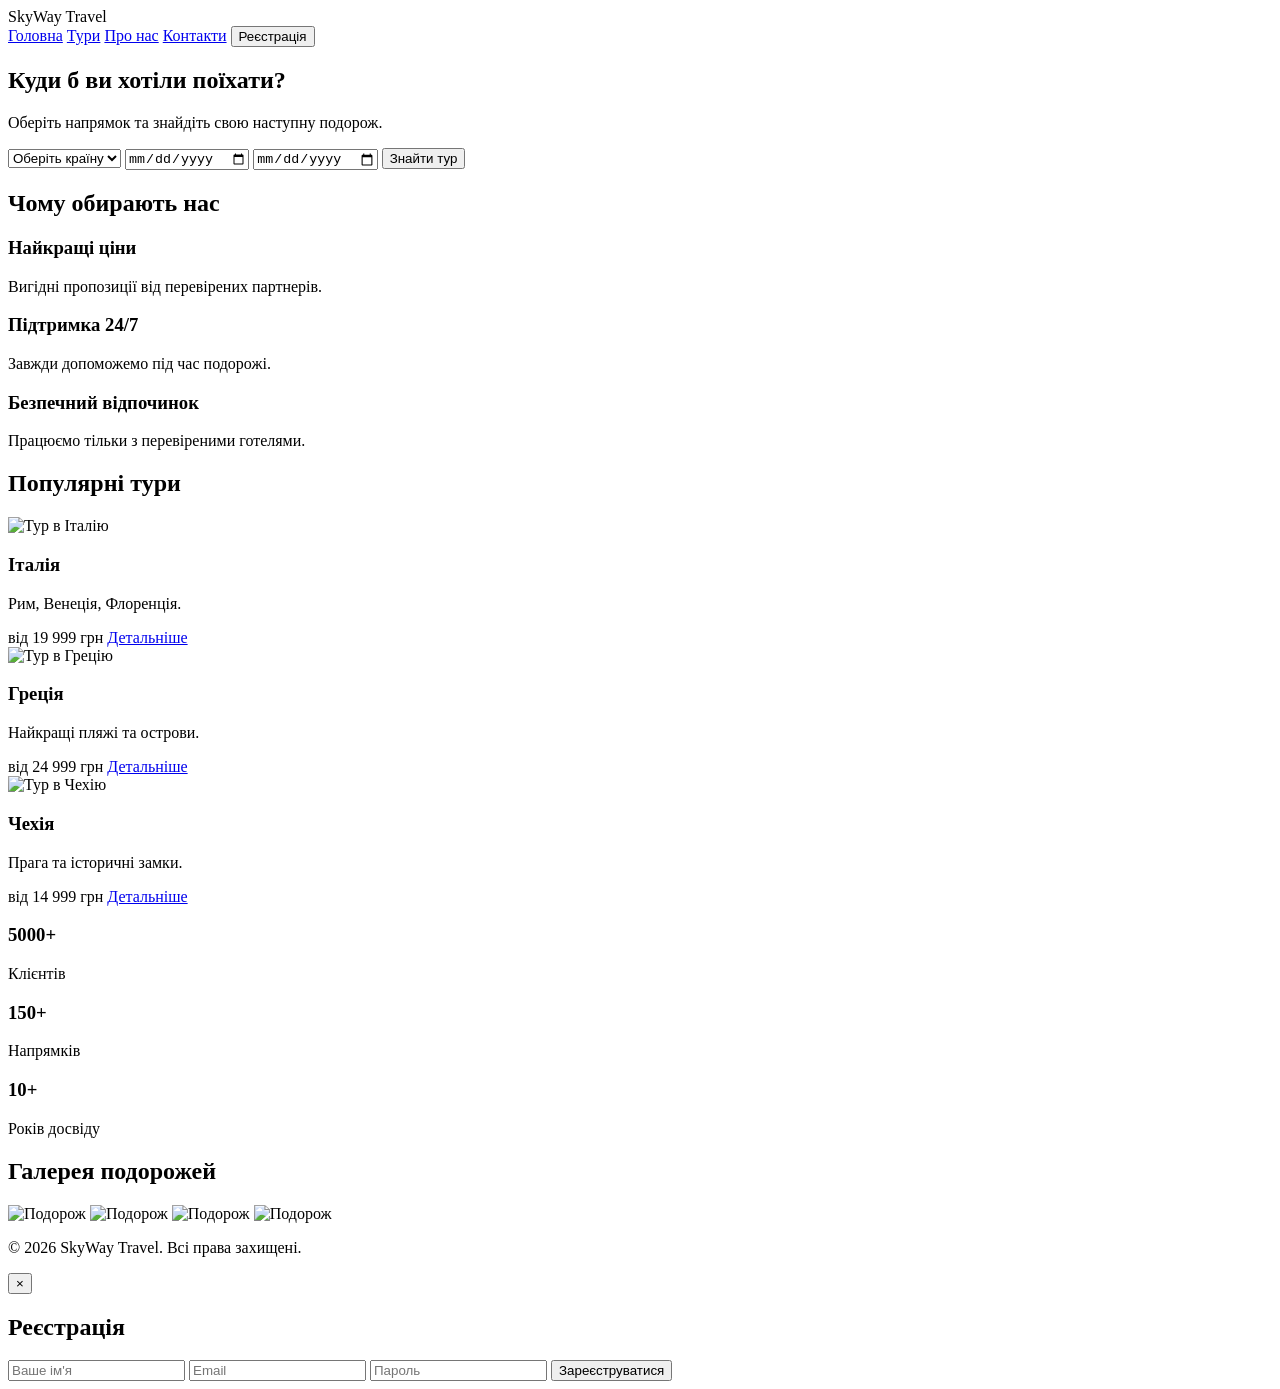
==== index.html @ 54d96e93 "Add files via upload" ====
<!DOCTYPE html>
<html lang="uk">
<head>
    <meta charset="UTF-8">
    <meta http-equiv="X-UA-Compatible" content="IE=edge">
    <meta name="viewport" content="width=device-width, initial-scale=1.0">

    <title>SkyWay Travel | Туристичне агентство</title>

    <meta name="description"
          content="Туристичне агентство SkyWay Travel. Гарячі тури, бронювання подорожей та відпочинок по всьому світу.">

    <link rel="stylesheet" href="css/style.css">
</head>
<body>

<header class="header">

    <div class="container">

        <div class="logo">
            SkyWay Travel
        </div>

        <div class="burger" id="burger">
            <span></span>
            <span></span>
            <span></span>
        </div>

        <nav class="nav" id="nav">

            <a href="index.html">Головна</a>
            <a href="tours.html">Тури</a>
            <a href="about.html">Про нас</a>
            <a href="contacts.html">Контакти</a>

            <button class="register-btn" id="openModal">
                Реєстрація
            </button>

        </nav>

    </div>

</header>

<main>

<section class="hero">

    <div class="container">

        <h1>
            Куди б ви хотіли поїхати?
        </h1>

        <p>
            Оберіть напрямок та знайдіть свою наступну подорож.
        </p>

        <form class="search-form">

            <select>
                <option>Оберіть країну</option>
                <option>Італія</option>
                <option>Греція</option>
                <option>Франція</option>
                <option>Чехія</option>
                <option>Норвегія</option>
            </select>

            <input type="date">

            <input type="date">

            <button type="submit">
                Знайти тур
            </button>

        </form>

    </div>

</section>

<section class="advantages">

    <div class="container">

        <h2>Чому обирають нас</h2>

        <div class="advantages-grid">

            <div class="adv-card">
                <h3>Найкращі ціни</h3>
                <p>Вигідні пропозиції від перевірених партнерів.</p>
            </div>

            <div class="adv-card">
                <h3>Підтримка 24/7</h3>
                <p>Завжди допоможемо під час подорожі.</p>
            </div>

            <div class="adv-card">
                <h3>Безпечний відпочинок</h3>
                <p>Працюємо тільки з перевіреними готелями.</p>
            </div>

        </div>

    </div>

</section>

<section class="popular-tours">

    <div class="container">

        <h2>Популярні тури</h2>

        <div class="tour-grid">

            <article class="tour-card">

                <img src="images/italy.jpg"
                     alt="Тур в Італію">

                <div class="tour-content">

                    <h3>Італія</h3>

                    <p>
                        Рим, Венеція, Флоренція.
                    </p>

                    <span class="price">
                        від 19 999 грн
                    </span>

                    <a href="tours.html">
                        Детальніше
                    </a>

                </div>

            </article>

            <article class="tour-card">

                <img src="images/greece.jpg"
                     alt="Тур в Грецію">

                <div class="tour-content">

                    <h3>Греція</h3>

                    <p>
                        Найкращі пляжі та острови.
                    </p>

                    <span class="price">
                        від 24 999 грн
                    </span>

                    <a href="tours.html">
                        Детальніше
                    </a>

                </div>

            </article>

            <article class="tour-card">

                <img src="images/czech.jpg"
                     alt="Тур в Чехію">

                <div class="tour-content">

                    <h3>Чехія</h3>

                    <p>
                        Прага та історичні замки.
                    </p>

                    <span class="price">
                        від 14 999 грн
                    </span>

                    <a href="tours.html">
                        Детальніше
                    </a>

                </div>

            </article>

        </div>

    </div>

</section>

<section class="stats">

    <div class="container">

        <div class="stat">
            <h3>5000+</h3>
            <p>Клієнтів</p>
        </div>

        <div class="stat">
            <h3>150+</h3>
            <p>Напрямків</p>
        </div>

        <div class="stat">
            <h3>10+</h3>
            <p>Років досвіду</p>
        </div>

    </div>

</section>

<section class="gallery">

    <div class="container">

        <h2>Галерея подорожей</h2>

        <div class="gallery-grid">

            <img src="images/photo1.jpg" alt="Подорож">
            <img src="images/photo2.jpg" alt="Подорож">
            <img src="images/photo3.jpg" alt="Подорож">
            <img src="images/photo4.jpg" alt="Подорож">

        </div>

    </div>

</section>

</main>

<footer class="footer">

    <div class="container">

        <p>
            © 2026 SkyWay Travel. Всі права захищені.
        </p>

    </div>

</footer>

<div class="modal" id="modal">

    <div class="modal-content">

        <button class="close-btn" id="closeModal">
            ×
        </button>

        <h2>Реєстрація</h2>

        <form>

            <input type="text"
                   placeholder="Ваше ім'я">

            <input type="email"
                   placeholder="Email">

            <input type="password"
                   placeholder="Пароль">

            <button type="submit">
                Зареєструватися
            </button>

        </form>

    </div>

</div>

<script src="js/script.js"></script>

</body>
</html>
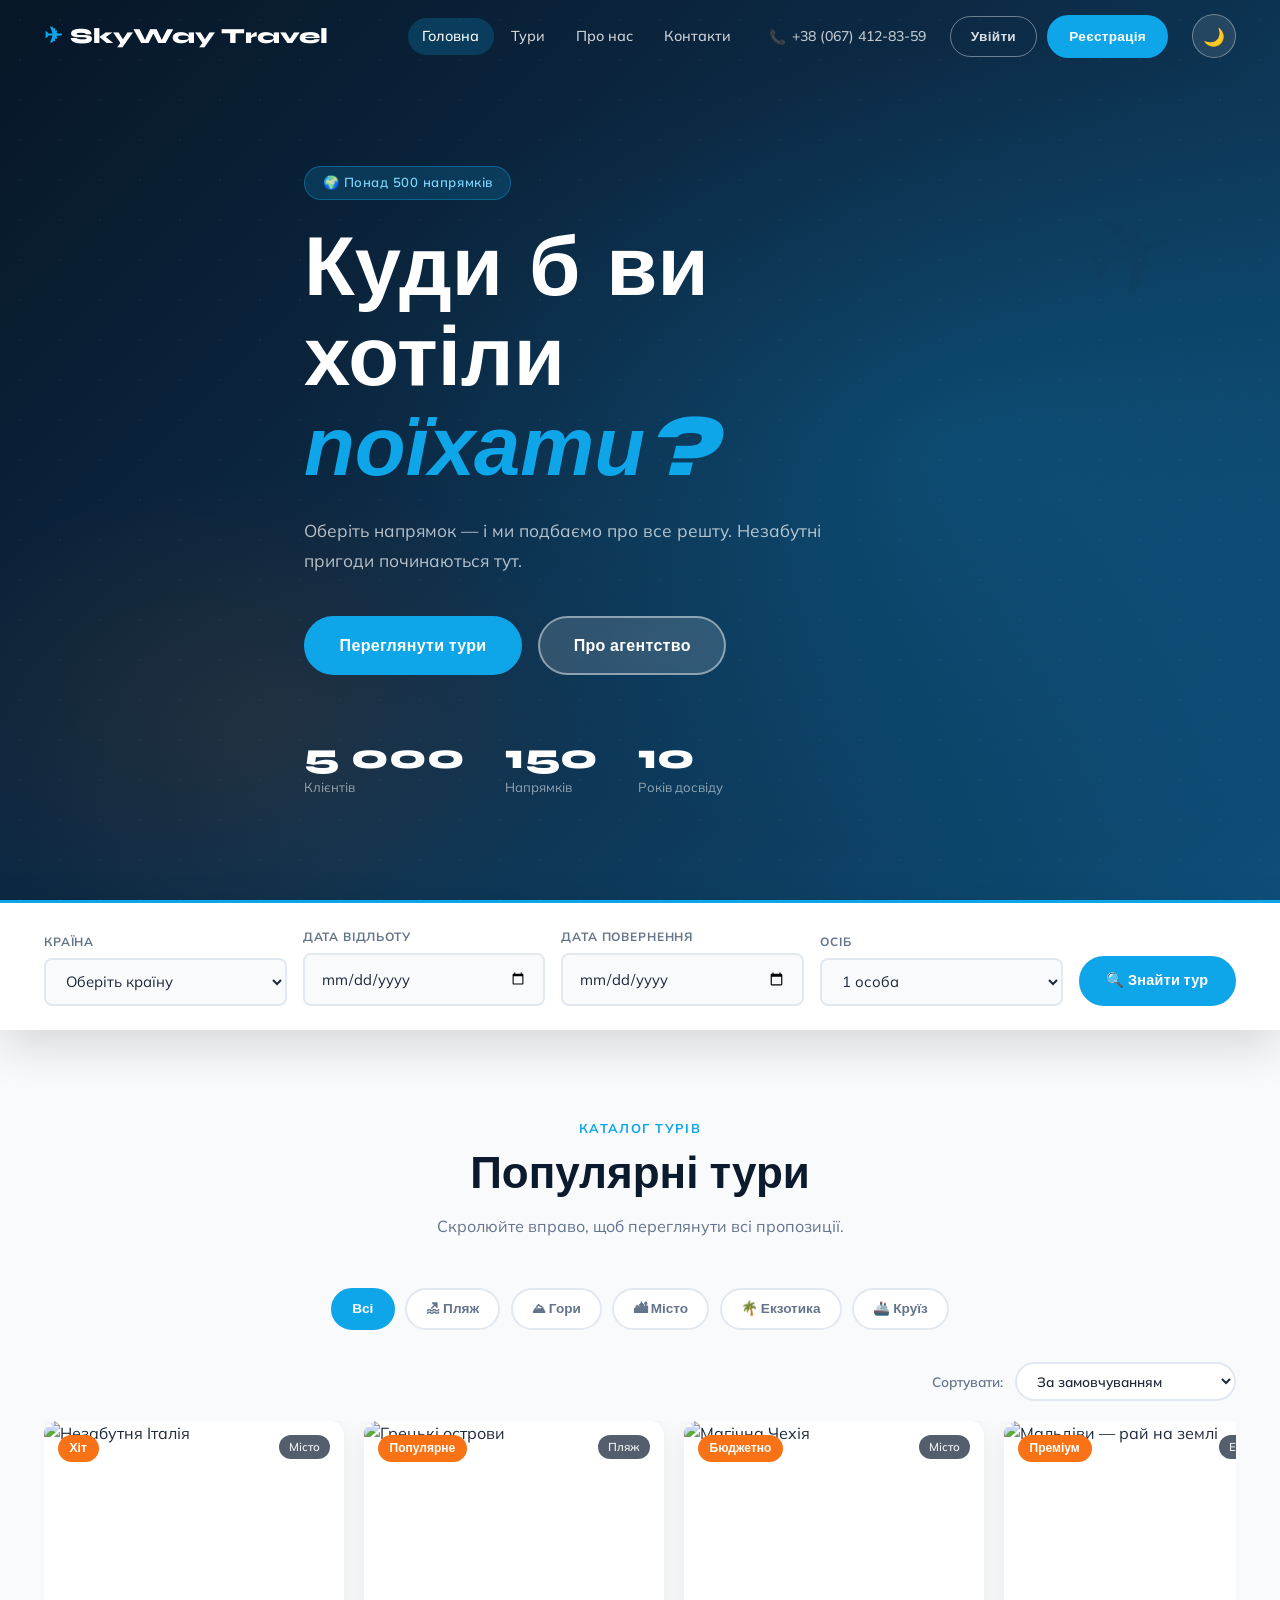
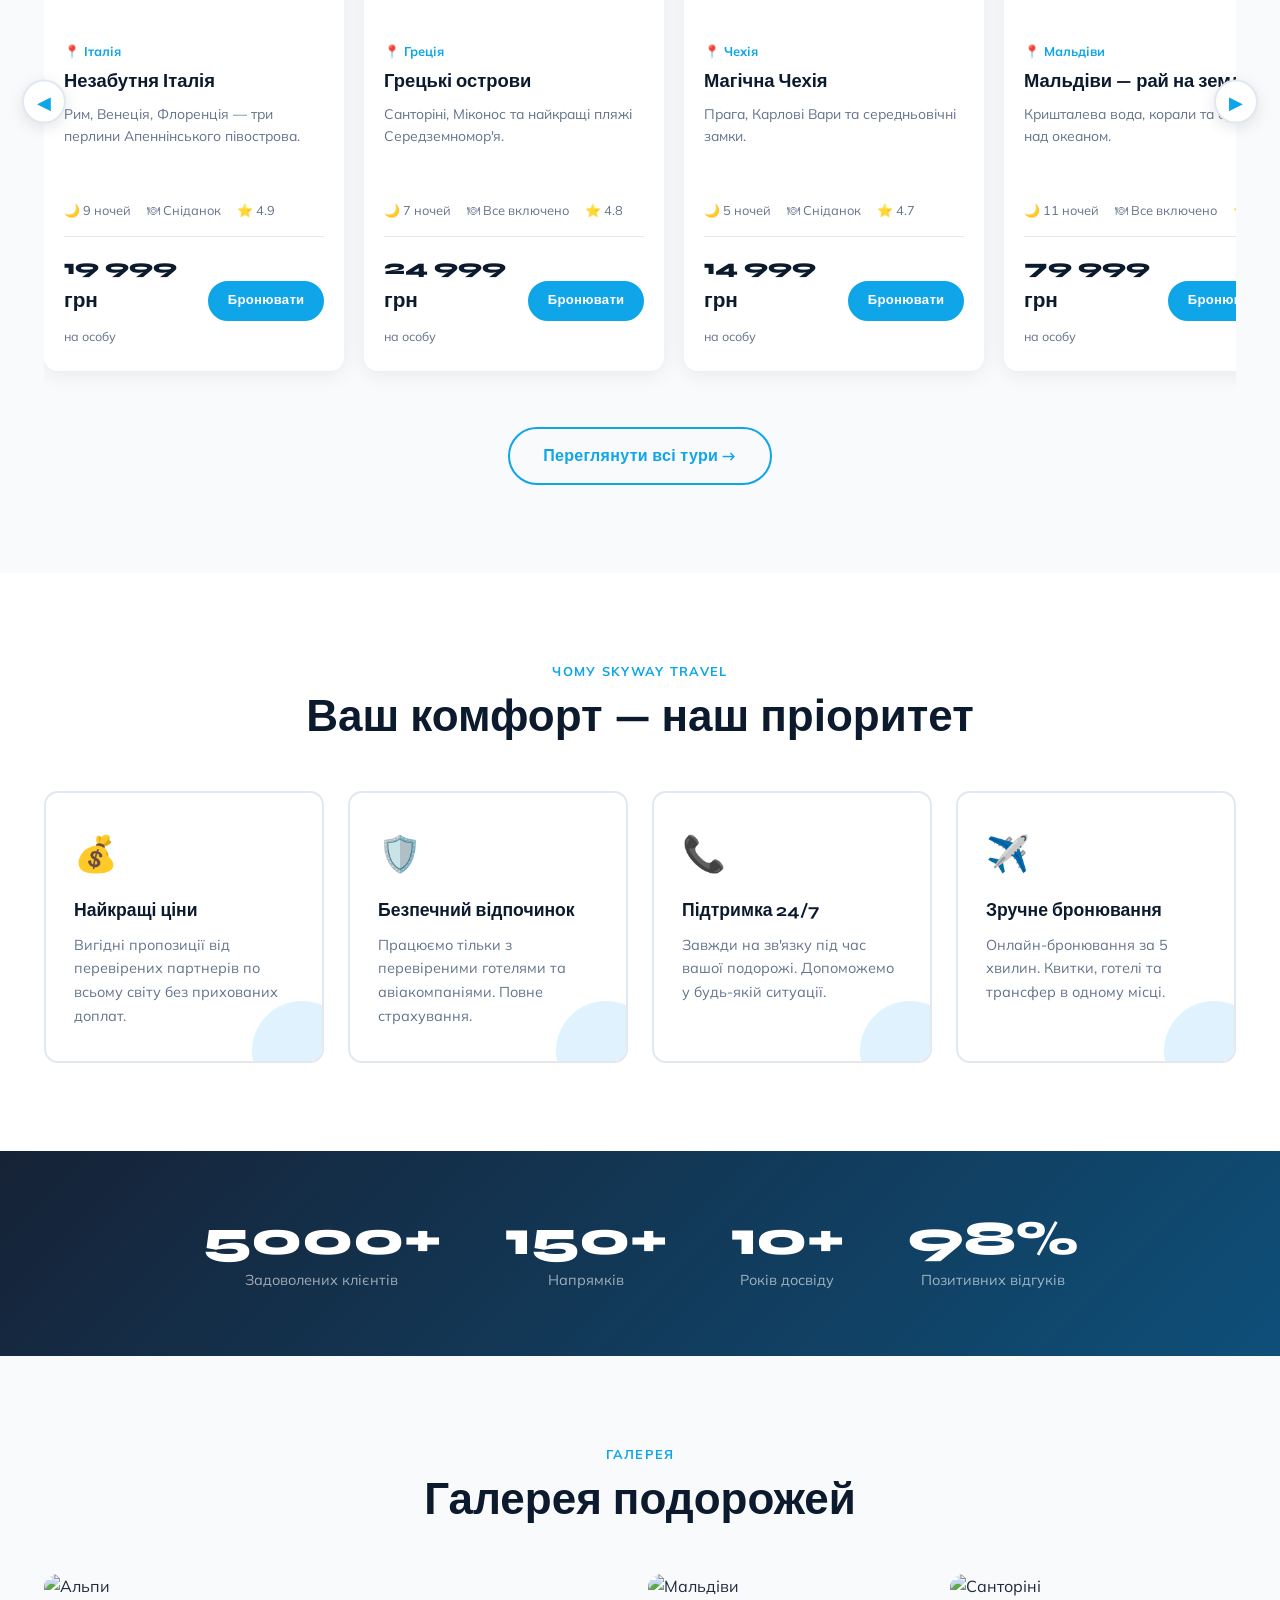
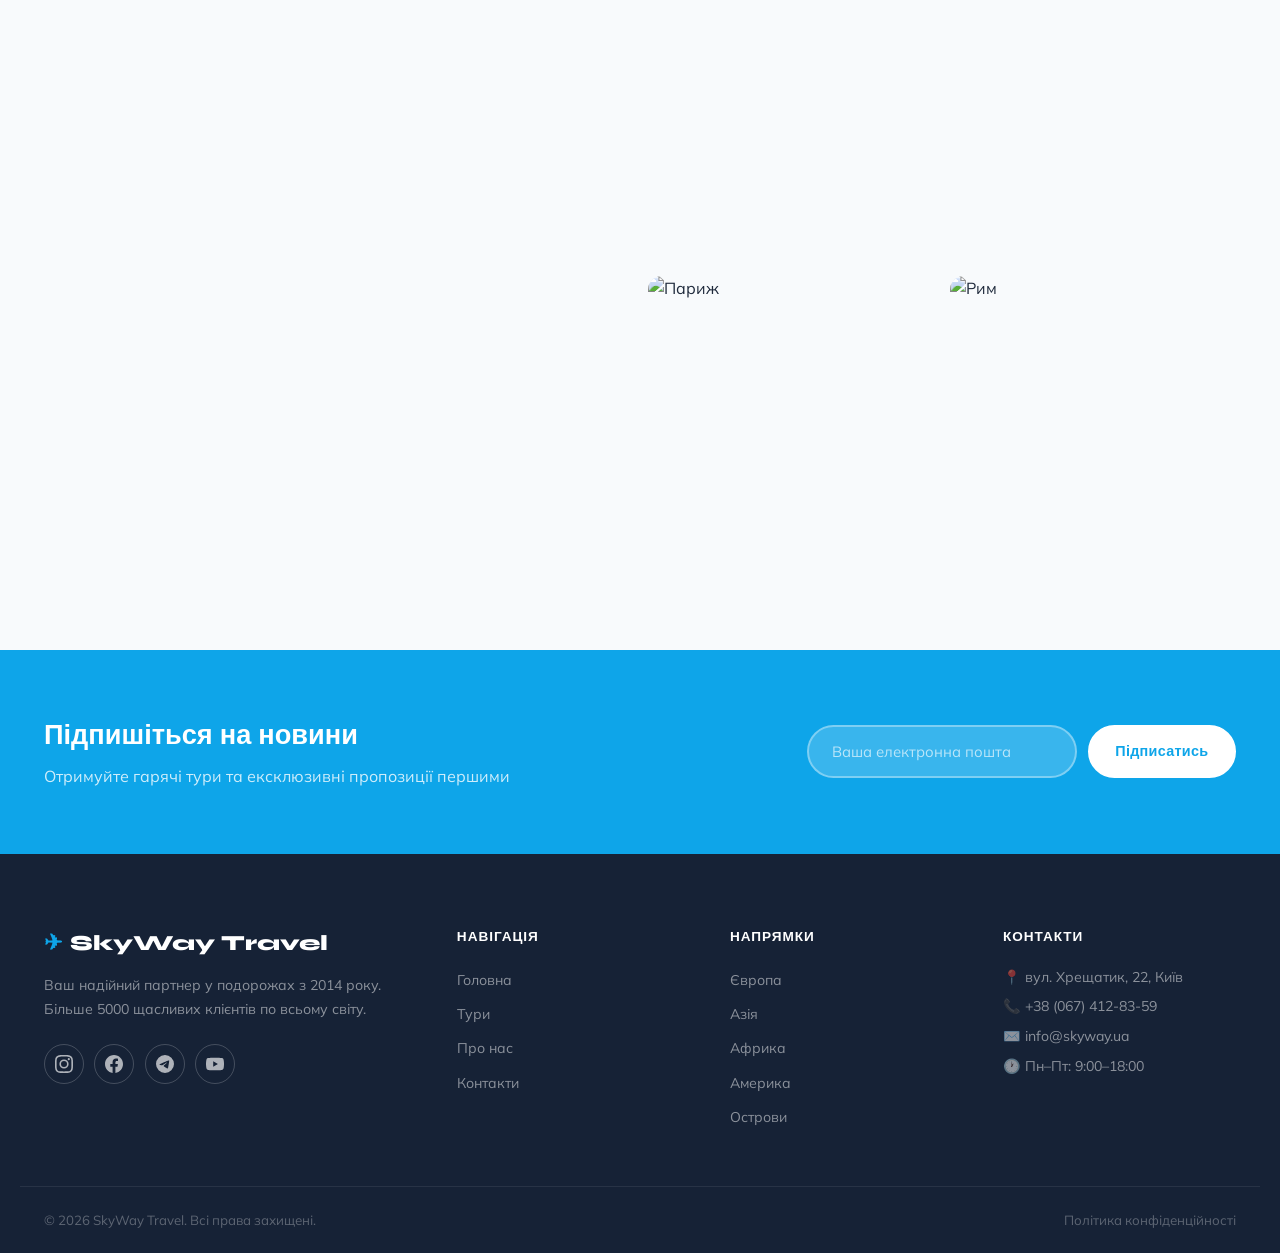
==== commit 52b04e0e: "Add files via upload" ====
--- a/index.html
+++ b/index.html
@@ -1,295 +1,637 @@
 <!DOCTYPE html>
-<html lang="uk">
+<html lang="uk" data-theme="light">
 <head>
-    <meta charset="UTF-8">
-    <meta http-equiv="X-UA-Compatible" content="IE=edge">
-    <meta name="viewport" content="width=device-width, initial-scale=1.0">
-
-    <title>SkyWay Travel | Туристичне агентство</title>
-
-    <meta name="description"
-          content="Туристичне агентство SkyWay Travel. Гарячі тури, бронювання подорожей та відпочинок по всьому світу.">
-
-    <link rel="stylesheet" href="css/style.css">
+  <meta charset="UTF-8">
+  <meta http-equiv="X-UA-Compatible" content="IE=edge">
+  <meta name="viewport" content="width=device-width, initial-scale=1.0">
+  <title>SkyWay Travel — Ваш надійний партнер у подорожах</title>
+  <meta name="description" content="Туристичне агентство SkyWay Travel. Гарячі тури, бронювання подорожей та відпочинок по всьому світу. Понад 5000 задоволених клієнтів.">
+  <link rel="icon" type="image/png" href="data:image/svg+xml,<svg xmlns='http://www.w3.org/2000/svg' viewBox='0 0 100 100'><text y='.9em' font-size='90'>✈</text></svg>">
+  <link rel="preconnect" href="https://fonts.googleapis.com">
+  <link rel="preconnect" href="https://fonts.gstatic.com" crossorigin>
+  <link href="https://fonts.googleapis.com/css2?family=Syne:wght@400;600;700;800&family=Mulish:wght@300;400;500;600&display=swap" rel="stylesheet">
+  <style>
+    *, *::before, *::after { box-sizing: border-box; margin: 0; padding: 0; }
+    html { scroll-behavior: smooth; }
+    body { line-height: 1.6; -webkit-font-smoothing: antialiased; transition: background .35s, color .35s; }
+    img, picture, video, canvas, svg { display: block; max-width: 100%; }
+    input, button, textarea, select { font: inherit; }
+    ul { list-style: none; }
+    a { text-decoration: none; color: inherit; }
+    button { cursor: pointer; border: none; background: none; }
+
+    /* ── LIGHT THEME ── */
+    :root {
+      --sky: #0ea5e9;
+      --sky-dark: #0284c7;
+      --sky-light: #e0f2fe;
+      --navy: #0c1a2e;
+      --navy-2: #162236;
+      --coral: #f97316;
+      --text: #1e293b;
+      --text-muted: #64748b;
+      --white: #ffffff;
+      --bg: #f8fafc;
+      --card-bg: #ffffff;
+      --border: #e2e8f0;
+      --r: 14px;
+      --r-sm: 8px;
+      --shadow: 0 4px 24px rgba(14,165,233,0.12);
+      --shadow-lg: 0 16px 48px rgba(0,0,0,0.14);
+      --t: 0.28s ease;
+      --font-h: 'Syne', sans-serif;
+      --font-b: 'Mulish', sans-serif;
+    }
+
+    /* ── DARK THEME ── */
+    [data-theme="dark"] {
+      --text: #e2e8f0;
+      --text-muted: #94a3b8;
+      --white: #0f172a;
+      --bg: #1e293b;
+      --card-bg: #1e293b;
+      --border: #334155;
+      --navy: #e2e8f0;
+      --navy-2: #0f172a;
+      --shadow: 0 4px 24px rgba(14,165,233,0.08);
+      --shadow-lg: 0 16px 48px rgba(0,0,0,0.45);
+      --sky-light: #0f2a3e;
+    }
+    [data-theme="dark"] body { background: #0f172a; }
+    [data-theme="dark"] .adv-card { background: var(--bg); }
+    [data-theme="dark"] .tour-card { background: var(--bg); }
+    [data-theme="dark"] .sort-select { background: var(--bg); color: var(--text); border-color: var(--border); }
+    [data-theme="dark"] .filter-btn { background: var(--bg); color: var(--text-muted); border-color: var(--border); }
+    [data-theme="dark"] .s-group input,
+    [data-theme="dark"] .s-group select { background: var(--bg); color: var(--text); border-color: var(--border); }
+    [data-theme="dark"] .search-wrap { background: #1e293b; border-top-color: var(--sky); }
+    [data-theme="dark"] .modal-box { background: #1e293b; }
+    [data-theme="dark"] .fg input { background: #0f172a; color: var(--text); border-color: var(--border); }
+    [data-theme="dark"] .modal-close { background: #0f172a; }
+    [data-theme="dark"] .scroll-arrow { background: var(--bg); border-color: var(--border); }
+    [data-theme="dark"] .tc-footer { border-color: var(--border); }
+    [data-theme="dark"] .stats-sec { background: linear-gradient(135deg, #0f172a 0%, #0e3a5a 100%); }
+    [data-theme="dark"] .gallery-sec { background: #0f172a; }
+    [data-theme="dark"] .sec-title { color: #e2e8f0; }
+
+    body { font-family: var(--font-b); color: var(--text); background: var(--white); }
+    .container { max-width: 1240px; margin: 0 auto; padding: 0 1.5rem; }
+
+    /* ── DARK MODE TOGGLE ── */
+    .theme-toggle {
+      width: 44px; height: 44px; border-radius: 50%;
+      border: 1.5px solid rgba(255,255,255,.35);
+      display: flex; align-items: center; justify-content: center;
+      font-size: 1.1rem; transition: all var(--t); flex-shrink: 0;
+      background: rgba(255,255,255,.1); backdrop-filter: blur(8px);
+    }
+    .theme-toggle:hover { background: rgba(255,255,255,.22); border-color: var(--white); transform: rotate(15deg); }
+
+    /* ── BUTTONS ── */
+    .btn {
+      display: inline-flex; align-items: center; gap: .45rem;
+      padding: .7rem 1.6rem; border-radius: 50px; font-weight: 600;
+      font-size: .9rem; transition: all var(--t); cursor: pointer;
+      font-family: var(--font-h); letter-spacing: .02em;
+    }
+    .btn-primary { background: var(--sky); color: #fff; border: 2px solid var(--sky); }
+    .btn-primary:hover { background: var(--sky-dark); border-color: var(--sky-dark); transform: translateY(-2px); box-shadow: 0 8px 24px rgba(14,165,233,.38); }
+    .btn-outline { background: transparent; color: var(--sky); border: 2px solid var(--sky); }
+    .btn-outline:hover { background: var(--sky); color: #fff; transform: translateY(-2px); }
+    .btn-ghost { background: rgba(255,255,255,.15); color: #fff; border: 2px solid rgba(255,255,255,.45); backdrop-filter: blur(8px); }
+    .btn-ghost:hover { background: rgba(255,255,255,.28); border-color: #fff; }
+    .btn-sm { padding: .45rem 1.1rem; font-size: .82rem; }
+    .btn-lg { padding: .9rem 2.1rem; font-size: 1rem; }
+
+    /* ── HEADER ── */
+    .header { position: fixed; top: 0; left: 0; right: 0; z-index: 900; padding: .9rem 0; transition: all var(--t); }
+    .header.scrolled { background: rgba(12,26,46,.94); backdrop-filter: blur(20px); padding: .6rem 0; box-shadow: 0 4px 24px rgba(0,0,0,.25); }
+    [data-theme="dark"] .header.scrolled { background: rgba(15,23,42,.96); }
+    .header .container { display: flex; align-items: center; gap: 1.5rem; }
+    .logo { display: flex; align-items: center; gap: .5rem; font-family: var(--font-h); font-size: 1.35rem; font-weight: 800; color: #fff; flex-shrink: 0; }
+    .logo-icon { color: var(--sky); }
+    .nav { display: flex; align-items: center; gap: .15rem; margin-left: auto; }
+    .nav a { padding: .45rem .9rem; color: rgba(255,255,255,.8); border-radius: 50px; font-size: .9rem; font-weight: 500; transition: all var(--t); }
+    .nav a:hover, .nav a.active { color: #fff; background: rgba(14,165,233,.22); }
+    .header-phone { color: rgba(255,255,255,.75); font-size: .88rem; font-weight: 500; white-space: nowrap; display: flex; align-items: center; gap: .35rem; }
+    .header-phone::before { content: '📞'; font-size: .85rem; }
+    .header-actions { display: flex; align-items: center; gap: .65rem; }
+    .header-actions .btn { padding: .55rem 1.25rem; font-size: .85rem; }
+    .login-btn { background: transparent; color: rgba(255,255,255,.85); border: 1.5px solid rgba(255,255,255,.4); border-radius: 50px; }
+    .login-btn:hover { border-color: #fff; color: #fff; background: rgba(255,255,255,.1); }
+    .burger { display: none; flex-direction: column; gap: 5px; padding: .5rem; }
+    .burger span { display: block; width: 24px; height: 2px; background: #fff; border-radius: 2px; transition: all var(--t); }
+    .burger.open span:nth-child(1) { transform: translateY(7px) rotate(45deg); }
+    .burger.open span:nth-child(2) { opacity: 0; }
+    .burger.open span:nth-child(3) { transform: translateY(-7px) rotate(-45deg); }
+
+    /* ── HERO ── */
+    .hero { min-height: 100vh; position: relative; display: flex; align-items: center; overflow: hidden; background: linear-gradient(135deg, #071627 0%, #0c2a45 45%, #0e4f79 100%); }
+    .hero::before { content: ''; position: absolute; inset: 0; background: radial-gradient(ellipse 80% 70% at 75% 50%, rgba(14,165,233,.18) 0%, transparent 65%), radial-gradient(ellipse 50% 50% at 20% 80%, rgba(249,115,22,.09) 0%, transparent 55%); }
+    .hero-dots { position: absolute; inset: 0; overflow: hidden; pointer-events: none; background-image: radial-gradient(circle, rgba(255,255,255,.04) 1px, transparent 1px); background-size: 40px 40px; }
+    .hero-plane { position: absolute; top: 18%; right: 8%; font-size: 7rem; opacity: .07; transform: rotate(-20deg); pointer-events: none; animation: planeDrift 12s ease-in-out infinite; }
+    @keyframes planeDrift { 0%,100% { transform: rotate(-20deg) translateY(0); } 50% { transform: rotate(-15deg) translateY(-18px); } }
+    .hero-content { position: relative; z-index: 2; padding: 8rem 1.5rem 4rem; max-width: 720px; }
+    .hero-badge { display: inline-flex; align-items: center; gap: .45rem; background: rgba(14,165,233,.18); border: 1px solid rgba(14,165,233,.4); color: #7dd3fc; padding: .35rem 1.1rem; border-radius: 50px; font-size: .82rem; font-weight: 600; margin-bottom: 1.5rem; letter-spacing: .04em; }
+    .hero h1 { font-family: var(--font-h); font-size: clamp(2.8rem,7vw,5.2rem); font-weight: 800; color: #fff; line-height: 1.08; margin-bottom: 1.4rem; }
+    .hero h1 em { font-style: italic; color: var(--sky); }
+    .hero-sub { color: rgba(255,255,255,.7); font-size: 1.08rem; line-height: 1.75; margin-bottom: 2.5rem; max-width: 520px; }
+    .hero-cta { display: flex; gap: 1rem; flex-wrap: wrap; margin-bottom: 4rem; }
+    .hero-stats { display: flex; gap: 2.5rem; flex-wrap: wrap; }
+    .hstat-num { display: block; font-family: var(--font-h); font-size: 2.2rem; font-weight: 800; color: #fff; line-height: 1; }
+    .hstat-label { display: block; color: rgba(255,255,255,.55); font-size: .82rem; margin-top: .2rem; }
+
+    /* ── SEARCH BAR ── */
+    .search-wrap { background: var(--white); box-shadow: var(--shadow-lg); position: relative; z-index: 10; border-top: 3px solid var(--sky); }
+    .search-inner { display: flex; align-items: flex-end; gap: 1rem; padding: 1.5rem 0; flex-wrap: wrap; }
+    .s-group { flex: 1; min-width: 150px; }
+    .s-group label { display: block; font-size: .75rem; font-weight: 700; color: var(--text-muted); text-transform: uppercase; letter-spacing: .07em; margin-bottom: .45rem; }
+    .s-group input, .s-group select { width: 100%; padding: .7rem 1rem; border: 2px solid var(--border); border-radius: var(--r-sm); font-size: .93rem; color: var(--text); background: var(--bg); transition: border-color var(--t); }
+    .s-group input:focus, .s-group select:focus { outline: none; border-color: var(--sky); background: var(--white); }
+
+    /* ── SECTIONS ── */
+    section.sec { padding: 5.5rem 0; }
+    .sec-head { text-align: center; margin-bottom: 3rem; }
+    .sec-tag { color: var(--sky); font-weight: 700; font-size: .8rem; text-transform: uppercase; letter-spacing: .1em; margin-bottom: .6rem; }
+    .sec-title { font-family: var(--font-h); font-size: clamp(1.8rem,4vw,2.75rem); color: var(--navy); line-height: 1.18; margin-bottom: .85rem; }
+    .sec-sub { color: var(--text-muted); max-width: 500px; margin: 0 auto; line-height: 1.7; }
+
+    /* ── TOURS ── */
+    .tours-sec { background: var(--bg); }
+    .filter-bar { display: flex; align-items: center; gap: .65rem; flex-wrap: wrap; margin-bottom: 2rem; justify-content: center; }
+    .filter-btn { padding: .5rem 1.2rem; border-radius: 50px; border: 2px solid var(--border); background: var(--white); color: var(--text-muted); font-size: .85rem; font-weight: 600; font-family: var(--font-h); transition: all var(--t); cursor: pointer; }
+    .filter-btn:hover, .filter-btn.active { border-color: var(--sky); background: var(--sky); color: #fff; }
+    .sort-wrap { display: flex; align-items: center; gap: .75rem; justify-content: flex-end; margin-bottom: 1.25rem; flex-wrap: wrap; }
+    .sort-label { font-size: .85rem; color: var(--text-muted); font-weight: 600; }
+    .sort-select { padding: .5rem 1rem; border: 2px solid var(--border); border-radius: 50px; font-size: .85rem; color: var(--text); background: var(--white); cursor: pointer; font-family: var(--font-b); font-weight: 600; transition: border-color var(--t); }
+    .sort-select:focus { outline: none; border-color: var(--sky); }
+    .scroll-track-wrap { position: relative; }
+    .scroll-track { display: flex; gap: 1.25rem; overflow-x: auto; padding-bottom: 1.25rem; scroll-snap-type: x mandatory; -webkit-overflow-scrolling: touch; scrollbar-width: thin; scrollbar-color: var(--sky) var(--border); }
+    .scroll-track::-webkit-scrollbar { height: 5px; }
+    .scroll-track::-webkit-scrollbar-track { background: var(--border); border-radius: 5px; }
+    .scroll-track::-webkit-scrollbar-thumb { background: var(--sky); border-radius: 5px; }
+    .scroll-arrow { position: absolute; top: 50%; transform: translateY(-60%); width: 44px; height: 44px; border-radius: 50%; background: var(--white); border: 2px solid var(--border); box-shadow: 0 4px 16px rgba(0,0,0,.1); color: var(--sky); display: flex; align-items: center; justify-content: center; font-size: 1.1rem; cursor: pointer; z-index: 5; transition: all var(--t); }
+    .scroll-arrow:hover { background: var(--sky); color: #fff; border-color: var(--sky); }
+    .arrow-left { left: -22px; }
+    .arrow-right { right: -22px; }
+
+    /* TOUR CARD */
+    .tour-card { flex: 0 0 300px; scroll-snap-align: start; border-radius: var(--r); overflow: hidden; background: var(--card-bg); box-shadow: 0 4px 20px rgba(0,0,0,.07); transition: all var(--t); display: flex; flex-direction: column; }
+    .tour-card:hover { transform: translateY(-6px); box-shadow: var(--shadow-lg); }
+    .tour-card-img { width: 100%; height: 200px; position: relative; overflow: hidden; }
+    .tour-card-img img { width: 100%; height: 100%; object-fit: cover; transition: transform .5s ease; }
+    .tour-card:hover .tour-card-img img { transform: scale(1.07); }
+    .tc-badge { position: absolute; top: .85rem; left: .85rem; background: var(--coral); color: #fff; padding: .25rem .75rem; border-radius: 50px; font-size: .75rem; font-weight: 700; font-family: var(--font-h); }
+    .tc-tag { position: absolute; top: .85rem; right: .85rem; background: rgba(12,26,46,.7); color: rgba(255,255,255,.9); padding: .2rem .65rem; border-radius: 50px; font-size: .72rem; font-weight: 600; backdrop-filter: blur(4px); }
+    .tc-body { padding: 1.25rem; flex: 1; display: flex; flex-direction: column; }
+    .tc-loc { color: var(--sky); font-size: .8rem; font-weight: 700; margin-bottom: .35rem; }
+    .tc-name { font-family: var(--font-h); font-size: 1.15rem; color: var(--navy); margin-bottom: .4rem; font-weight: 700; }
+    .tc-desc { color: var(--text-muted); font-size: .87rem; line-height: 1.6; margin-bottom: 1rem; flex: 1; }
+    .tc-meta { display: flex; gap: 1rem; font-size: .8rem; color: var(--text-muted); margin-bottom: 1rem; flex-wrap: wrap; }
+    .tc-footer { display: flex; align-items: center; justify-content: space-between; padding-top: .85rem; border-top: 1px solid var(--border); }
+    .tc-price { font-family: var(--font-h); font-size: 1.3rem; font-weight: 800; color: var(--navy); }
+    .tc-price small { font-size: .78rem; color: var(--text-muted); font-family: var(--font-b); font-weight: 400; }
+    .tours-cta { text-align: center; margin-top: 2.25rem; }
+    .no-results { text-align: center; padding: 3rem; color: var(--text-muted); font-size: 1.05rem; display: none; }
+
+    /* ── ADVANTAGES ── */
+    .adv-grid { display: grid; grid-template-columns: repeat(auto-fill, minmax(240px, 1fr)); gap: 1.5rem; }
+    .adv-card { background: var(--white); border-radius: var(--r); padding: 2rem 1.75rem; border: 2px solid var(--border); transition: all var(--t); position: relative; overflow: hidden; }
+    .adv-card::before { content: ''; position: absolute; bottom: -40px; right: -30px; width: 100px; height: 100px; border-radius: 50%; background: var(--sky-light); transition: all .4s ease; }
+    .adv-card:hover { border-color: var(--sky); transform: translateY(-4px); box-shadow: var(--shadow); }
+    .adv-card:hover::before { width: 150px; height: 150px; bottom: -50px; right: -40px; }
+    .adv-icon { font-size: 2.2rem; margin-bottom: 1rem; }
+    .adv-card h3 { font-family: var(--font-h); font-size: 1.1rem; color: var(--navy); margin-bottom: .5rem; font-weight: 700; }
+    .adv-card p { color: var(--text-muted); font-size: .9rem; line-height: 1.65; }
+
+    /* ── STATS ── */
+    .stats-sec { background: linear-gradient(135deg, var(--navy-2) 0%, #0e4f79 100%); padding: 4rem 0; }
+    .stats-inner { display: flex; justify-content: center; gap: 4rem; flex-wrap: wrap; }
+    .stat-item { text-align: center; }
+    .stat-num { font-family: var(--font-h); font-size: 3rem; font-weight: 800; color: #fff; line-height: 1; }
+    .stat-label { color: rgba(255,255,255,.6); font-size: .9rem; margin-top: .4rem; }
+
+    /* ── GALLERY ── */
+    .gallery-sec { background: var(--bg); }
+    .gallery-grid { display: grid; grid-template-columns: repeat(4, 1fr); gap: 1rem; }
+    .gallery-item { border-radius: var(--r); overflow: hidden; aspect-ratio: 1; position: relative; cursor: pointer; }
+    .gallery-item:first-child { grid-column: span 2; grid-row: span 2; aspect-ratio: auto; }
+    .gallery-item img { width: 100%; height: 100%; object-fit: cover; transition: transform .5s ease; }
+    .gallery-item:hover img { transform: scale(1.06); }
+    .gallery-item::after { content: '🔍'; position: absolute; inset: 0; background: rgba(12,26,46,.55); display: flex; align-items: center; justify-content: center; font-size: 2rem; opacity: 0; transition: opacity var(--t); }
+    .gallery-item:hover::after { opacity: 1; }
+
+    /* ── NEWSLETTER ── */
+    .newsletter-sec { background: var(--sky); padding: 4rem 0; }
+    .newsletter-inner { display: flex; align-items: center; justify-content: space-between; gap: 2rem; flex-wrap: wrap; }
+    .nl-text h2 { font-family: var(--font-h); font-size: 1.7rem; color: #fff; margin-bottom: .4rem; }
+    .nl-text p { color: rgba(255,255,255,.8); }
+    .nl-form { display: flex; gap: .65rem; flex-wrap: wrap; }
+    .nl-form input { padding: .78rem 1.4rem; border-radius: 50px; border: 2px solid rgba(255,255,255,.35); background: rgba(255,255,255,.18); color: #fff; font-size: .93rem; min-width: 270px; transition: all var(--t); }
+    .nl-form input::placeholder { color: rgba(255,255,255,.65); }
+    .nl-form input:focus { outline: none; border-color: #fff; background: rgba(255,255,255,.28); }
+    .nl-form .btn-primary { background: #fff; color: var(--sky); border-color: #fff; }
+    .nl-form .btn-primary:hover { background: var(--navy-2); color: #fff; border-color: var(--navy-2); }
+
+    /* ── FOOTER ── */
+    .footer { background: var(--navy-2); padding: 4.5rem 0 0; }
+    [data-theme="dark"] .footer { background: #080f1a; }
+    .footer-inner { display: grid; grid-template-columns: 1.6fr 1fr 1fr 1fr; gap: 2.5rem; padding-bottom: 3rem; border-bottom: 1px solid rgba(255,255,255,.08); }
+    .footer-logo { margin-bottom: .85rem; }
+    .footer-about { color: rgba(255,255,255,.5); font-size: .88rem; line-height: 1.7; }
+    .footer-col h4 { color: #fff; font-family: var(--font-h); font-size: .85rem; letter-spacing: .07em; text-transform: uppercase; margin-bottom: 1.2rem; }
+    .footer-col ul li { margin-bottom: .55rem; }
+    .footer-col ul a { color: rgba(255,255,255,.5); font-size: .88rem; transition: color var(--t); }
+    .footer-col ul a:hover { color: var(--sky); }
+    .footer-contacts li { color: rgba(255,255,255,.5); font-size: .88rem; margin-bottom: .7rem; line-height: 1.5; }
+    .social-links { display: flex; gap: .65rem; margin-top: 1.4rem; }
+    .social-link { width: 40px; height: 40px; border-radius: 50%; border: 1.5px solid rgba(255,255,255,.2); display: flex; align-items: center; justify-content: center; transition: all var(--t); overflow: hidden; flex-shrink: 0; }
+    .social-link:hover { border-color: var(--sky); background: rgba(14,165,233,.18); }
+    .social-link svg { width: 18px; height: 18px; fill: rgba(255,255,255,.65); transition: fill var(--t); }
+    .social-link:hover svg { fill: var(--sky); }
+    .footer-bottom { padding: 1.4rem 0; }
+    .footer-bottom .container { display: flex; justify-content: space-between; align-items: center; flex-wrap: wrap; gap: .5rem; }
+    .footer-bottom p { color: rgba(255,255,255,.3); font-size: .83rem; }
+    .footer-bottom a { color: rgba(255,255,255,.3); font-size: .83rem; transition: color var(--t); }
+    .footer-bottom a:hover { color: var(--sky); }
+
+    /* ── MODAL ── */
+    .modal { display: none; position: fixed; inset: 0; z-index: 2000; align-items: center; justify-content: center; padding: 1rem; }
+    .modal.open { display: flex; }
+    .modal-backdrop { position: absolute; inset: 0; background: rgba(0,0,0,.6); backdrop-filter: blur(5px); }
+    .modal-box { position: relative; background: var(--white); border-radius: var(--r); padding: 2.5rem; width: 100%; max-width: 420px; box-shadow: var(--shadow-lg); z-index: 1; animation: mIn .3s ease; }
+    @keyframes mIn { from { opacity:0; transform: translateY(-18px) scale(.97); } to { opacity:1; transform:none; } }
+    .modal-close { position: absolute; top: 1.1rem; right: 1.1rem; width: 32px; height: 32px; border-radius: 50%; background: var(--bg); color: var(--text-muted); display: flex; align-items: center; justify-content: center; font-size: 1rem; transition: all var(--t); }
+    .modal-close:hover { background: var(--sky); color: #fff; }
+    .modal-title { font-family: var(--font-h); font-size: 1.65rem; color: var(--navy); margin-bottom: .25rem; }
+    .modal-sub { color: var(--text-muted); font-size: .88rem; margin-bottom: 1.65rem; }
+    .fg { margin-bottom: 1rem; }
+    .fg label { display: block; font-size: .82rem; font-weight: 700; color: var(--text); margin-bottom: .38rem; }
+    .fg input { width: 100%; padding: .78rem 1rem; border: 2px solid var(--border); border-radius: var(--r-sm); font-size: .93rem; color: var(--text); background: var(--bg); transition: border-color var(--t); }
+    .fg input:focus { outline: none; border-color: var(--sky); background: var(--white); }
+    .modal .btn-primary { width: 100%; justify-content: center; margin-top: .5rem; }
+    .modal-switch { text-align: center; margin-top: 1.2rem; font-size: .88rem; color: var(--text-muted); }
+    .modal-switch a { color: var(--sky); font-weight: 700; }
+
+    /* ── TOAST ── */
+    .toast { position: fixed; bottom: 5rem; left: 50%; transform: translateX(-50%) translateY(16px); background: var(--navy-2); color: #fff; padding: .78rem 1.65rem; border-radius: 50px; font-size: .9rem; opacity: 0; pointer-events: none; transition: all .32s ease; z-index: 3000; white-space: nowrap; border-left: 3px solid var(--sky); }
+    [data-theme="dark"] .toast { background: #1e293b; }
+    .toast.show { opacity: 1; transform: translateX(-50%) translateY(0); }
+
+    /* ── BTN UP ── */
+    .btn-up { position: fixed; bottom: 2rem; right: 2rem; width: 48px; height: 48px; border-radius: 50%; background: var(--sky); color: #fff; font-size: 1.1rem; box-shadow: 0 4px 20px rgba(14,165,233,.4); opacity: 0; pointer-events: none; transition: all var(--t); z-index: 800; display: flex; align-items: center; justify-content: center; }
+    .btn-up.vis { opacity: 1; pointer-events: all; }
+    .btn-up:hover { background: var(--sky-dark); transform: translateY(-3px); }
+
+    /* ── REVEAL ── */
+    .reveal { opacity: 0; transform: translateY(24px); transition: opacity .65s ease, transform .65s ease; }
+    .reveal.on { opacity: 1; transform: none; }
+
+    /* ── RESPONSIVE ── */
+    @media(max-width:1024px) { .footer-inner { grid-template-columns: 1fr 1fr; } .gallery-grid { grid-template-columns: 1fr 1fr; } .gallery-item:first-child { grid-column: span 1; grid-row: span 1; } }
+    @media(max-width:768px) {
+      .nav, .header-phone, .header-actions { display: none; }
+      .nav.open { display: flex; flex-direction: column; gap: .5rem; position: fixed; top: 0; left: 0; right: 0; bottom: 0; background: var(--navy-2); z-index: 999; padding: 5rem 2rem 2rem; align-items: flex-start; }
+      [data-theme="dark"] .nav.open { background: #080f1a; }
+      .nav.open a { font-size: 1.25rem; padding: .7rem 1rem; display: block; }
+      .burger { display: flex; margin-left: auto; }
+      .search-inner { flex-direction: column; } .s-group { width: 100%; }
+      .footer-inner { grid-template-columns: 1fr; gap: 2rem; }
+      .stats-inner { gap: 2rem; }
+      .newsletter-inner { flex-direction: column; } .nl-form { flex-direction: column; } .nl-form input { min-width: unset; }
+      .gallery-grid { grid-template-columns: 1fr 1fr; gap: .6rem; }
+      .scroll-arrow { display: none; } .adv-grid { grid-template-columns: 1fr; }
+      .footer-bottom .container { flex-direction: column; text-align: center; }
+      .theme-toggle { width: 36px; height: 36px; font-size: .95rem; }
+    }
+  </style>
 </head>
 <body>
 
-<header class="header">
-
-    <div class="container">
-
-        <div class="logo">
-            SkyWay Travel
+<header class="header" id="header">
+  <div class="container">
+    <a href="index.html" class="logo"><span class="logo-icon">✈</span> SkyWay Travel</a>
+    <nav class="nav" id="nav">
+      <a href="index.html" class="active">Головна</a>
+      <a href="tours.html">Тури</a>
+      <a href="about.html">Про нас</a>
+      <a href="contacts.html">Контакти</a>
+    </nav>
+    <div class="header-phone">+38 (067) 412-83-59</div>
+    <div class="header-actions">
+      <button class="btn btn-sm login-btn" id="loginBtn">Увійти</button>
+      <button class="btn btn-sm btn-primary" id="registerBtn">Реєстрація</button>
+    </div>
+    <button class="theme-toggle" id="themeToggle" aria-label="Перемкнути тему" title="Темний / світлий режим">🌙</button>
+    <button class="burger" id="burger" aria-label="Меню"><span></span><span></span><span></span></button>
+  </div>
+</header>
+
+<!-- HERO -->
+<section class="hero">
+  <div class="hero-dots"></div>
+  <div class="hero-plane">✈</div>
+  <div class="hero-content container">
+    <div class="hero-badge">🌍 Понад 500 напрямків</div>
+    <h1>Куди б ви хотіли<br><em>поїхати?</em></h1>
+    <p class="hero-sub">Оберіть напрямок — і ми подбаємо про все решту. Незабутні пригоди починаються тут.</p>
+    <div class="hero-cta">
+      <a href="#tours" class="btn btn-primary btn-lg">Переглянути тури</a>
+      <a href="about.html" class="btn btn-ghost btn-lg">Про агентство</a>
+    </div>
+    <div class="hero-stats">
+      <div class="hstat"><span class="hstat-num" data-target="5000">0</span><span class="hstat-label">Клієнтів</span></div>
+      <div class="hstat"><span class="hstat-num" data-target="150">0</span><span class="hstat-label">Напрямків</span></div>
+      <div class="hstat"><span class="hstat-num" data-target="10">0</span><span class="hstat-label">Років досвіду</span></div>
+    </div>
+  </div>
+</section>
+
+<!-- SEARCH -->
+<div class="search-wrap">
+  <div class="container">
+    <div class="search-inner">
+      <div class="s-group"><label>Країна</label><select id="sCountry"><option value="">Оберіть країну</option><option>Італія</option><option>Греція</option><option>Франція</option><option>Чехія</option><option>Норвегія</option><option>Мальдіви</option><option>Туреччина</option><option>Іспанія</option><option>Японія</option><option>Таїланд</option></select></div>
+      <div class="s-group"><label>Дата відльоту</label><input type="date" id="sDateFrom" /></div>
+      <div class="s-group"><label>Дата повернення</label><input type="date" id="sDateTo" /></div>
+      <div class="s-group"><label>Осіб</label><select id="sPersons"><option>1 особа</option><option>2 особи</option><option>3 особи</option><option>4+ особи</option></select></div>
+      <button class="btn btn-primary" id="searchBtn">🔍 Знайти тур</button>
+    </div>
+  </div>
+</div>
+
+<!-- TOURS -->
+<section class="sec tours-sec" id="tours">
+  <div class="container">
+    <div class="sec-head reveal"><p class="sec-tag">Каталог турів</p><h2 class="sec-title">Популярні тури</h2><p class="sec-sub">Скролюйте вправо, щоб переглянути всі пропозиції.</p></div>
+    <div class="filter-bar reveal" id="filterBar">
+      <button class="filter-btn active" data-cat="all">Всі</button>
+      <button class="filter-btn" data-cat="Пляж">🏖 Пляж</button>
+      <button class="filter-btn" data-cat="Гори">⛰ Гори</button>
+      <button class="filter-btn" data-cat="Місто">🏙 Місто</button>
+      <button class="filter-btn" data-cat="Екзотика">🌴 Екзотика</button>
+      <button class="filter-btn" data-cat="Круїз">🚢 Круїз</button>
+    </div>
+    <div class="sort-wrap reveal"><span class="sort-label">Сортувати:</span><select class="sort-select" id="sortSelect"><option value="default">За замовчуванням</option><option value="price-asc">Ціна: від дешевших</option><option value="price-desc">Ціна: від дорожчих</option><option value="name-asc">Назва: А → Я</option><option value="rating-desc">Рейтинг: від вищого</option><option value="duration-asc">Тривалість: від коротких</option></select></div>
+    <div class="scroll-track-wrap">
+      <button class="scroll-arrow arrow-left" id="arrowLeft">◀</button>
+      <div class="scroll-track" id="tourTrack"></div>
+      <button class="scroll-arrow arrow-right" id="arrowRight">▶</button>
+    </div>
+    <div class="no-results" id="noResults">😔 Турів за обраними фільтрами не знайдено</div>
+    <div class="tours-cta reveal"><a href="tours.html" class="btn btn-outline btn-lg">Переглянути всі тури →</a></div>
+  </div>
+</section>
+
+<!-- ADVANTAGES -->
+<section class="sec">
+  <div class="container">
+    <div class="sec-head reveal"><p class="sec-tag">Чому SkyWay Travel</p><h2 class="sec-title">Ваш комфорт — наш пріоритет</h2></div>
+    <div class="adv-grid">
+      <div class="adv-card reveal"><div class="adv-icon">💰</div><h3>Найкращі ціни</h3><p>Вигідні пропозиції від перевірених партнерів по всьому світу без прихованих доплат.</p></div>
+      <div class="adv-card reveal"><div class="adv-icon">🛡️</div><h3>Безпечний відпочинок</h3><p>Працюємо тільки з перевіреними готелями та авіакомпаніями. Повне страхування.</p></div>
+      <div class="adv-card reveal"><div class="adv-icon">📞</div><h3>Підтримка 24/7</h3><p>Завжди на зв'язку під час вашої подорожі. Допоможемо у будь-якій ситуації.</p></div>
+      <div class="adv-card reveal"><div class="adv-icon">✈️</div><h3>Зручне бронювання</h3><p>Онлайн-бронювання за 5 хвилин. Квитки, готелі та трансфер в одному місці.</p></div>
+    </div>
+  </div>
+</section>
+
+<!-- STATS -->
+<section class="stats-sec">
+  <div class="stats-inner">
+    <div class="stat-item reveal"><div class="stat-num">5000+</div><div class="stat-label">Задоволених клієнтів</div></div>
+    <div class="stat-item reveal"><div class="stat-num">150+</div><div class="stat-label">Напрямків</div></div>
+    <div class="stat-item reveal"><div class="stat-num">10+</div><div class="stat-label">Років досвіду</div></div>
+    <div class="stat-item reveal"><div class="stat-num">98%</div><div class="stat-label">Позитивних відгуків</div></div>
+  </div>
+</section>
+
+<!-- GALLERY -->
+<section class="sec gallery-sec">
+  <div class="container">
+    <div class="sec-head reveal"><p class="sec-tag">Галерея</p><h2 class="sec-title">Галерея подорожей</h2></div>
+    <div class="gallery-grid">
+      <div class="gallery-item reveal"><img src="https://images.unsplash.com/photo-1506905925346-21bda4d32df4?w=800&auto=format" alt="Альпи" loading="lazy"></div>
+      <div class="gallery-item reveal"><img src="https://images.unsplash.com/photo-1507525428034-b723cf961d3e?w=600&auto=format" alt="Мальдіви" loading="lazy"></div>
+      <div class="gallery-item reveal"><img src="https://images.unsplash.com/photo-1539037116277-4db20889f2d4?w=600&auto=format" alt="Санторіні" loading="lazy"></div>
+      <div class="gallery-item reveal"><img src="https://images.unsplash.com/photo-1499856871958-5b9627545d1a?w=600&auto=format" alt="Париж" loading="lazy"></div>
+      <div class="gallery-item reveal"><img src="https://images.unsplash.com/photo-1552832230-c0197dd311b5?w=600&auto=format" alt="Рим" loading="lazy"></div>
+    </div>
+  </div>
+</section>
+
+<!-- NEWSLETTER -->
+<section class="newsletter-sec">
+  <div class="container newsletter-inner">
+    <div class="nl-text"><h2>Підпишіться на новини</h2><p>Отримуйте гарячі тури та ексклюзивні пропозиції першими</p></div>
+    <div class="nl-form"><input type="email" id="nlEmail" placeholder="Ваша електронна пошта" /><button class="btn btn-primary" id="nlBtn">Підписатись</button></div>
+  </div>
+</section>
+
+<!-- FOOTER -->
+<footer class="footer">
+  <div class="container footer-inner">
+    <div class="footer-col">
+      <div class="footer-logo"><a href="index.html" class="logo"><span class="logo-icon">✈</span> SkyWay Travel</a></div>
+      <p class="footer-about">Ваш надійний партнер у подорожах з 2014 року. Більше 5000 щасливих клієнтів по всьому світу.</p>
+      <div class="social-links">
+        <a href="https://instagram.com" target="_blank" rel="noopener" class="social-link" aria-label="Instagram"><svg viewBox="0 0 24 24"><path d="M12 2.163c3.204 0 3.584.012 4.85.07 3.252.148 4.771 1.691 4.919 4.919.058 1.265.069 1.645.069 4.849 0 3.205-.012 3.584-.069 4.849-.149 3.225-1.664 4.771-4.919 4.919-1.266.058-1.644.07-4.85.07-3.204 0-3.584-.012-4.849-.07-3.26-.149-4.771-1.699-4.919-4.92-.058-1.265-.07-1.644-.07-4.849 0-3.204.013-3.583.07-4.849.149-3.227 1.664-4.771 4.919-4.919 1.266-.057 1.645-.069 4.849-.069zM12 0C8.741 0 8.333.014 7.053.072 2.695.272.273 2.69.073 7.052.014 8.333 0 8.741 0 12c0 3.259.014 3.668.072 4.948.2 4.358 2.618 6.78 6.98 6.98C8.333 23.986 8.741 24 12 24c3.259 0 3.668-.014 4.948-.072 4.354-.2 6.782-2.618 6.979-6.98.059-1.28.073-1.689.073-4.948 0-3.259-.014-3.667-.072-4.947-.196-4.354-2.617-6.78-6.979-6.98C15.668.014 15.259 0 12 0zm0 5.838a6.162 6.162 0 100 12.324 6.162 6.162 0 000-12.324zM12 16a4 4 0 110-8 4 4 0 010 8zm6.406-11.845a1.44 1.44 0 100 2.881 1.44 1.44 0 000-2.881z"/></svg></a>
+        <a href="https://facebook.com" target="_blank" rel="noopener" class="social-link" aria-label="Facebook"><svg viewBox="0 0 24 24"><path d="M24 12.073C24 5.405 18.627 0 12 0S0 5.405 0 12.073C0 18.1 4.388 23.094 10.125 24v-8.437H7.078v-3.49h3.047V9.41c0-3.025 1.792-4.697 4.533-4.697 1.312 0 2.686.235 2.686.235v2.97h-1.514c-1.491 0-1.956.93-1.956 1.886v2.269h3.328l-.532 3.49h-2.796V24C19.612 23.094 24 18.1 24 12.073z"/></svg></a>
+        <a href="https://t.me" target="_blank" rel="noopener" class="social-link" aria-label="Telegram"><svg viewBox="0 0 24 24"><path d="M11.944 0A12 12 0 0 0 0 12a12 12 0 0 0 12 12 12 12 0 0 0 12-12A12 12 0 0 0 12 0a12 12 0 0 0-.056 0zm4.962 7.224c.1-.002.321.023.465.14a.506.506 0 0 1 .171.325c.016.093.036.306.02.472-.18 1.898-.962 6.502-1.36 8.627-.168.9-.499 1.201-.82 1.23-.696.065-1.225-.46-1.9-.902-1.056-.693-1.653-1.124-2.678-1.8-1.185-.78-.417-1.21.258-1.91.177-.184 3.247-2.977 3.307-3.23.007-.032.014-.15-.056-.212s-.174-.041-.249-.024c-.106.024-1.793 1.14-5.061 3.345-.48.33-.913.49-1.302.48-.428-.008-1.252-.241-1.865-.44-.752-.244-1.349-.374-1.297-.789.027-.216.325-.437.893-.663 3.498-1.524 5.83-2.529 6.998-3.014 3.332-1.386 4.025-1.627 4.476-1.635z"/></svg></a>
+        <a href="https://youtube.com" target="_blank" rel="noopener" class="social-link" aria-label="YouTube"><svg viewBox="0 0 24 24"><path d="M23.495 6.205a3.007 3.007 0 0 0-2.088-2.088c-1.87-.501-9.396-.501-9.396-.501s-7.507-.01-9.396.501A3.007 3.007 0 0 0 .527 6.205a31.247 31.247 0 0 0-.522 5.805 31.247 31.247 0 0 0 .522 5.783 3.007 3.007 0 0 0 2.088 2.088c1.868.502 9.396.502 9.396.502s7.506 0 9.396-.502a3.007 3.007 0 0 0 2.088-2.088 31.247 31.247 0 0 0 .5-5.783 31.247 31.247 0 0 0-.5-5.805zM9.609 15.601V8.408l6.264 3.602z"/></svg></a>
+      </div>
+    </div>
+    <div class="footer-col"><h4>Навігація</h4><ul><li><a href="index.html">Головна</a></li><li><a href="tours.html">Тури</a></li><li><a href="about.html">Про нас</a></li><li><a href="contacts.html">Контакти</a></li></ul></div>
+    <div class="footer-col"><h4>Напрямки</h4><ul><li><a href="#">Європа</a></li><li><a href="#">Азія</a></li><li><a href="#">Африка</a></li><li><a href="#">Америка</a></li><li><a href="#">Острови</a></li></ul></div>
+    <div class="footer-col"><h4>Контакти</h4><ul class="footer-contacts"><li>📍 вул. Хрещатик, 22, Київ</li><li>📞 +38 (067) 412-83-59</li><li>✉️ info@skyway.ua</li><li>🕐 Пн–Пт: 9:00–18:00</li></ul></div>
+  </div>
+  <div class="footer-bottom"><div class="container"><p>© 2026 SkyWay Travel. Всі права захищені.</p><div style="display:flex;gap:1rem;"><a href="#">Політика конфіденційності</a></div></div></div>
+</footer>
+
+<button class="btn-up" id="btnUp" aria-label="Вгору">↑</button>
+
+<!-- MODAL LOGIN -->
+<div class="modal" id="loginModal" role="dialog" aria-modal="true">
+  <div class="modal-backdrop" id="loginBackdrop"></div>
+  <div class="modal-box">
+    <button class="modal-close" id="loginClose">✕</button>
+    <h2 class="modal-title">Вхід</h2><p class="modal-sub">З поверненням! Введіть ваші дані</p>
+    <div class="fg"><label>Електронна пошта</label><input type="email" placeholder="your@email.com" /></div>
+    <div class="fg"><label>Пароль</label><input type="password" placeholder="••••••••" /></div>
+    <button class="btn btn-primary" onclick="showToast('✅ Вхід виконано успішно!')">Увійти</button>
+    <p class="modal-switch">Ще немає акаунту? <a href="#" id="switchToReg">Зареєструватись</a></p>
+  </div>
+</div>
+
+<!-- MODAL REGISTER -->
+<div class="modal" id="registerModal" role="dialog" aria-modal="true">
+  <div class="modal-backdrop" id="registerBackdrop"></div>
+  <div class="modal-box">
+    <button class="modal-close" id="registerClose">✕</button>
+    <h2 class="modal-title">Реєстрація</h2><p class="modal-sub">Приєднуйтесь до SkyWay Travel!</p>
+    <div class="fg"><label>Ім'я та прізвище</label><input type="text" placeholder="Іван Петренко" /></div>
+    <div class="fg"><label>Електронна пошта</label><input type="email" placeholder="your@email.com" /></div>
+    <div class="fg"><label>Пароль</label><input type="password" placeholder="Мінімум 8 символів" /></div>
+    <div class="fg"><label>Підтвердіть пароль</label><input type="password" placeholder="Повторіть пароль" /></div>
+    <button class="btn btn-primary" onclick="showToast('🎉 Реєстрація успішна! Ласкаво просимо!')">Зареєструватись</button>
+    <p class="modal-switch">Вже маєте акаунт? <a href="#" id="switchToLogin">Увійти</a></p>
+  </div>
+</div>
+
+<!-- SEARCH MODAL -->
+<div class="modal" id="searchModal" role="dialog" aria-modal="true">
+  <div class="modal-backdrop" id="searchBackdrop"></div>
+  <div class="modal-box" style="max-width:500px">
+    <button class="modal-close" id="searchClose">✕</button>
+    <h2 class="modal-title">🔍 Результати пошуку</h2>
+    <p class="modal-sub" id="searchResult"></p>
+    <div id="searchCards"></div>
+    <button class="btn btn-primary" style="width:100%;justify-content:center;margin-top:1rem" onclick="closeModal('searchModal')">Закрити</button>
+  </div>
+</div>
+
+<div class="toast" id="toast"></div>
+
+<script>
+const TOURS = [
+  {id:1,name:'Незабутня Італія',country:'Італія',cat:'Місто',desc:'Рим, Венеція, Флоренція — три перлини Апеннінського півострова.',price:19999,duration:10,rating:4.9,badge:'Хіт',img:'https://images.unsplash.com/photo-1552832230-c0197dd311b5?w=600&auto=format',nights:9,meals:'Сніданок'},
+  {id:2,name:'Грецькі острови',country:'Греція',cat:'Пляж',desc:'Санторіні, Міконос та найкращі пляжі Середземномор\'я.',price:24999,duration:8,rating:4.8,badge:'Популярне',img:'https://images.unsplash.com/photo-1539037116277-4db20889f2d4?w=600&auto=format',nights:7,meals:'Все включено'},
+  {id:3,name:'Магічна Чехія',country:'Чехія',cat:'Місто',desc:'Прага, Карлові Вари та середньовічні замки.',price:14999,duration:6,rating:4.7,badge:'Бюджетно',img:'https://images.unsplash.com/photo-1541849546-216549ae216d?w=600&auto=format',nights:5,meals:'Сніданок'},
+  {id:4,name:'Мальдіви — рай на землі',country:'Мальдіви',cat:'Екзотика',desc:'Кришталева вода, корали та бунгало над океаном.',price:79999,duration:12,rating:5.0,badge:'Преміум',img:'https://images.unsplash.com/photo-1507525428034-b723cf961d3e?w=600&auto=format',nights:11,meals:'Все включено'},
+  {id:5,name:'Норвезькі фіорди',country:'Норвегія',cat:'Гори',desc:'Захопливі пейзажі, фіорди та Північне сяйво.',price:38999,duration:9,rating:4.9,badge:'Унікальне',img:'https://images.unsplash.com/photo-1531761535209-180857e963b9?w=600&auto=format',nights:8,meals:'Сніданок'},
+  {id:6,name:'Романтичний Париж',country:'Франція',cat:'Місто',desc:'Ейфелева вежа, Лувр, круасани та атмосфера кохання.',price:27999,duration:7,rating:4.8,badge:'Романтика',img:'https://images.unsplash.com/photo-1499856871958-5b9627545d1a?w=600&auto=format',nights:6,meals:'Сніданок'},
+  {id:7,name:'Таїланд: храми та пляжі',country:'Таїланд',cat:'Екзотика',desc:'Бангкок, Паттайя, острів Пхукет — повне занурення в культуру.',price:32999,duration:14,rating:4.7,badge:'Довгий тур',img:'https://images.unsplash.com/photo-1528360983277-13d401cdc186?w=600&auto=format',nights:13,meals:'Сніданок і вечеря'},
+  {id:8,name:'Іспанія: сонце та фієста',country:'Іспанія',cat:'Пляж',desc:'Барселона, Мадрид, Коста-Брава. Фламенко та тапас.',price:22999,duration:10,rating:4.6,badge:'Спекотно',img:'https://images.unsplash.com/photo-1543783207-ec64e4d95325?w=600&auto=format',nights:9,meals:'Все включено'},
+  {id:9,name:'Японія: традиції та технології',country:'Японія',cat:'Місто',desc:'Токіо, Кіото, Осака — подорож між минулим і майбутнім.',price:65999,duration:14,rating:5.0,badge:'Ексклюзив',img:'https://images.unsplash.com/photo-1492571350019-22de08371fd3?w=600&auto=format',nights:13,meals:'Сніданок'},
+  {id:10,name:'Альпійський відпочинок',country:'Швейцарія',cat:'Гори',desc:'Женева, Цюрих, Інтерлакен. Шоколад, сир і засніжені вершини.',price:52999,duration:8,rating:4.9,badge:'Гірський',img:'https://images.unsplash.com/photo-1506905925346-21bda4d32df4?w=600&auto=format',nights:7,meals:'Сніданок'},
+  {id:11,name:'Середземноморський круїз',country:'Греція / Туреччина',cat:'Круїз',desc:'7 портів за 8 днів: Афіни, Стамбул, Дубровник, Котор.',price:44999,duration:8,rating:4.8,badge:'Круїз',img:'https://images.unsplash.com/photo-1548574505-5e239809ee19?w=600&auto=format',nights:7,meals:'Все включено'},
+  {id:12,name:'Туреччина All Inclusive',country:'Туреччина',cat:'Пляж',desc:'Анталія, Кемер, Белек. Найкращий сервіс за найкращою ціною.',price:16999,duration:7,rating:4.5,badge:'Бестселер',img:'https://images.unsplash.com/photo-1524231757912-21f4fe3a7200?w=600&auto=format',nights:6,meals:'Все включено'}
+];
+
+let currentCat='all', currentSort='default';
+
+function renderTours() {
+  let data=[...TOURS];
+  if(currentCat!=='all') data=data.filter(t=>t.cat===currentCat);
+  switch(currentSort){
+    case 'price-asc': data.sort((a,b)=>a.price-b.price); break;
+    case 'price-desc': data.sort((a,b)=>b.price-a.price); break;
+    case 'name-asc': data.sort((a,b)=>a.name.localeCompare(b.name,'uk')); break;
+    case 'rating-desc': data.sort((a,b)=>b.rating-a.rating); break;
+    case 'duration-asc': data.sort((a,b)=>a.duration-b.duration); break;
+  }
+  const track=document.getElementById('tourTrack');
+  const noRes=document.getElementById('noResults');
+  if(!data.length){track.innerHTML='';noRes.style.display='block';return;}
+  noRes.style.display='none';
+  track.innerHTML=data.map(t=>`
+    <article class="tour-card" data-id="${t.id}">
+      <div class="tour-card-img">
+        <img src="${t.img}" alt="${t.name}" loading="lazy">
+        <span class="tc-badge">${t.badge}</span>
+        <span class="tc-tag">${t.cat}</span>
+      </div>
+      <div class="tc-body">
+        <div class="tc-loc">📍 ${t.country}</div>
+        <h3 class="tc-name">${t.name}</h3>
+        <p class="tc-desc">${t.desc}</p>
+        <div class="tc-meta"><span>🌙 ${t.nights} ночей</span><span>🍽 ${t.meals}</span><span>⭐ ${t.rating}</span></div>
+        <div class="tc-footer">
+          <div class="tc-price">${t.price.toLocaleString('uk-UA')} грн<br><small>на особу</small></div>
+          <button class="btn btn-primary btn-sm" onclick="bookTour(${t.id})">Бронювати</button>
         </div>
-
-        <div class="burger" id="burger">
-            <span></span>
-            <span></span>
-            <span></span>
-        </div>
-
-        <nav class="nav" id="nav">
-
-            <a href="index.html">Головна</a>
-            <a href="tours.html">Тури</a>
-            <a href="about.html">Про нас</a>
-            <a href="contacts.html">Контакти</a>
-
-            <button class="register-btn" id="openModal">
-                Реєстрація
-            </button>
-
-        </nav>
-
-    </div>
-
-</header>
-
-<main>
-
-<section class="hero">
-
-    <div class="container">
-
-        <h1>
-            Куди б ви хотіли поїхати?
-        </h1>
-
-        <p>
-            Оберіть напрямок та знайдіть свою наступну подорож.
-        </p>
-
-        <form class="search-form">
-
-            <select>
-                <option>Оберіть країну</option>
-                <option>Італія</option>
-                <option>Греція</option>
-                <option>Франція</option>
-                <option>Чехія</option>
-                <option>Норвегія</option>
-            </select>
-
-            <input type="date">
-
-            <input type="date">
-
-            <button type="submit">
-                Знайти тур
-            </button>
-
-        </form>
-
-    </div>
-
-</section>
-
-<section class="advantages">
-
-    <div class="container">
-
-        <h2>Чому обирають нас</h2>
-
-        <div class="advantages-grid">
-
-            <div class="adv-card">
-                <h3>Найкращі ціни</h3>
-                <p>Вигідні пропозиції від перевірених партнерів.</p>
-            </div>
-
-            <div class="adv-card">
-                <h3>Підтримка 24/7</h3>
-                <p>Завжди допоможемо під час подорожі.</p>
-            </div>
-
-            <div class="adv-card">
-                <h3>Безпечний відпочинок</h3>
-                <p>Працюємо тільки з перевіреними готелями.</p>
-            </div>
-
-        </div>
-
-    </div>
-
-</section>
-
-<section class="popular-tours">
-
-    <div class="container">
-
-        <h2>Популярні тури</h2>
-
-        <div class="tour-grid">
-
-            <article class="tour-card">
-
-                <img src="images/italy.jpg"
-                     alt="Тур в Італію">
-
-                <div class="tour-content">
-
-                    <h3>Італія</h3>
-
-                    <p>
-                        Рим, Венеція, Флоренція.
-                    </p>
-
-                    <span class="price">
-                        від 19 999 грн
-                    </span>
-
-                    <a href="tours.html">
-                        Детальніше
-                    </a>
-
-                </div>
-
-            </article>
-
-            <article class="tour-card">
-
-                <img src="images/greece.jpg"
-                     alt="Тур в Грецію">
-
-                <div class="tour-content">
-
-                    <h3>Греція</h3>
-
-                    <p>
-                        Найкращі пляжі та острови.
-                    </p>
-
-                    <span class="price">
-                        від 24 999 грн
-                    </span>
-
-                    <a href="tours.html">
-                        Детальніше
-                    </a>
-
-                </div>
-
-            </article>
-
-            <article class="tour-card">
-
-                <img src="images/czech.jpg"
-                     alt="Тур в Чехію">
-
-                <div class="tour-content">
-
-                    <h3>Чехія</h3>
-
-                    <p>
-                        Прага та історичні замки.
-                    </p>
-
-                    <span class="price">
-                        від 14 999 грн
-                    </span>
-
-                    <a href="tours.html">
-                        Детальніше
-                    </a>
-
-                </div>
-
-            </article>
-
-        </div>
-
-    </div>
-
-</section>
-
-<section class="stats">
-
-    <div class="container">
-
-        <div class="stat">
-            <h3>5000+</h3>
-            <p>Клієнтів</p>
-        </div>
-
-        <div class="stat">
-            <h3>150+</h3>
-            <p>Напрямків</p>
-        </div>
-
-        <div class="stat">
-            <h3>10+</h3>
-            <p>Років досвіду</p>
-        </div>
-
-    </div>
-
-</section>
-
-<section class="gallery">
-
-    <div class="container">
-
-        <h2>Галерея подорожей</h2>
-
-        <div class="gallery-grid">
-
-            <img src="images/photo1.jpg" alt="Подорож">
-            <img src="images/photo2.jpg" alt="Подорож">
-            <img src="images/photo3.jpg" alt="Подорож">
-            <img src="images/photo4.jpg" alt="Подорож">
-
-        </div>
-
-    </div>
-
-</section>
-
-</main>
-
-<footer class="footer">
-
-    <div class="container">
-
-        <p>
-            © 2026 SkyWay Travel. Всі права захищені.
-        </p>
-
-    </div>
-
-</footer>
-
-<div class="modal" id="modal">
-
-    <div class="modal-content">
-
-        <button class="close-btn" id="closeModal">
-            ×
-        </button>
-
-        <h2>Реєстрація</h2>
-
-        <form>
-
-            <input type="text"
-                   placeholder="Ваше ім'я">
-
-            <input type="email"
-                   placeholder="Email">
-
-            <input type="password"
-                   placeholder="Пароль">
-
-            <button type="submit">
-                Зареєструватися
-            </button>
-
-        </form>
-
-    </div>
-
-</div>
-
-<script src="js/script.js"></script>
-
+      </div>
+    </article>`).join('');
+}
+
+function bookTour(id){const t=TOURS.find(x=>x.id===id);showToast(`✅ Тур "${t.name}" додано до кошика!`);}
+
+document.getElementById('filterBar').addEventListener('click',e=>{
+  const btn=e.target.closest('.filter-btn');if(!btn)return;
+  document.querySelectorAll('.filter-btn').forEach(b=>b.classList.remove('active'));
+  btn.classList.add('active');currentCat=btn.dataset.cat;renderTours();
+});
+document.getElementById('sortSelect').addEventListener('change',e=>{currentSort=e.target.value;renderTours();});
+
+const track=document.getElementById('tourTrack');
+document.getElementById('arrowLeft').addEventListener('click',()=>track.scrollBy({left:-340,behavior:'smooth'}));
+document.getElementById('arrowRight').addEventListener('click',()=>track.scrollBy({left:340,behavior:'smooth'}));
+
+document.getElementById('searchBtn').addEventListener('click',()=>{
+  const country=document.getElementById('sCountry').value;
+  const dateFrom=document.getElementById('sDateFrom').value;
+  const persons=document.getElementById('sPersons').value;
+  let results=[...TOURS];
+  if(country)results=results.filter(t=>t.country.toLowerCase().includes(country.toLowerCase()));
+  const resEl=document.getElementById('searchResult');
+  const cardsEl=document.getElementById('searchCards');
+  if(!country){resEl.textContent='Будь ласка, оберіть країну для пошуку.';cardsEl.innerHTML='';}
+  else if(!results.length){resEl.textContent=`На жаль, турів до "${country}" не знайдено.`;cardsEl.innerHTML='';}
+  else{
+    resEl.textContent=`Знайдено ${results.length} тур(ів) до "${country}"${dateFrom?` від ${dateFrom}`:''} для ${persons}.`;
+    cardsEl.innerHTML=results.map(t=>`<div style="display:flex;gap:1rem;align-items:center;padding:.75rem 0;border-bottom:1px solid var(--border)"><img src="${t.img}" alt="${t.name}" style="width:70px;height:55px;object-fit:cover;border-radius:8px;flex-shrink:0"><div style="flex:1"><div style="font-family:var(--font-h);font-weight:700;color:var(--navy)">${t.name}</div><div style="font-size:.82rem;color:var(--text-muted)">${t.nights} ночей · ${t.meals}</div></div><div style="font-family:var(--font-h);font-weight:800;color:var(--sky);white-space:nowrap">${t.price.toLocaleString('uk-UA')} грн</div></div>`).join('');
+  }
+  openModal('searchModal');
+});
+
+function openModal(id){document.getElementById(id).classList.add('open');document.body.style.overflow='hidden';}
+function closeModal(id){document.getElementById(id).classList.remove('open');document.body.style.overflow='';}
+
+document.getElementById('loginBtn').addEventListener('click',()=>openModal('loginModal'));
+document.getElementById('registerBtn').addEventListener('click',()=>openModal('registerModal'));
+document.getElementById('loginClose').addEventListener('click',()=>closeModal('loginModal'));
+document.getElementById('registerClose').addEventListener('click',()=>closeModal('registerModal'));
+document.getElementById('searchClose').addEventListener('click',()=>closeModal('searchModal'));
+['loginBackdrop','registerBackdrop','searchBackdrop'].forEach(id=>{document.getElementById(id).addEventListener('click',()=>closeModal(id.replace('Backdrop','Modal')));});
+document.getElementById('switchToReg').addEventListener('click',e=>{e.preventDefault();closeModal('loginModal');openModal('registerModal');});
+document.getElementById('switchToLogin').addEventListener('click',e=>{e.preventDefault();closeModal('registerModal');openModal('loginModal');});
+document.addEventListener('keydown',e=>{if(e.key==='Escape')['loginModal','registerModal','searchModal'].forEach(id=>closeModal(id));});
+
+function showToast(msg){const t=document.getElementById('toast');t.textContent=msg;t.classList.add('show');setTimeout(()=>t.classList.remove('show'),3200);}
+
+document.getElementById('nlBtn').addEventListener('click',()=>{
+  const email=document.getElementById('nlEmail').value.trim();
+  if(!email||!email.includes('@')){showToast('⚠️ Введіть коректну пошту');return;}
+  showToast('📧 Дякуємо! Ви підписані на новини.');
+  document.getElementById('nlEmail').value='';
+});
+
+window.addEventListener('scroll',()=>{
+  document.getElementById('header').classList.toggle('scrolled',window.scrollY>60);
+  document.getElementById('btnUp').classList.toggle('vis',window.scrollY>400);
+});
+document.getElementById('btnUp').addEventListener('click',()=>window.scrollTo({top:0,behavior:'smooth'}));
+
+const burgerBtn=document.getElementById('burger');
+const navEl=document.getElementById('nav');
+burgerBtn.addEventListener('click',()=>{burgerBtn.classList.toggle('open');navEl.classList.toggle('open');});
+navEl.querySelectorAll('a').forEach(a=>a.addEventListener('click',()=>{burgerBtn.classList.remove('open');navEl.classList.remove('open');}));
+
+// Counter
+function animateCounters(){document.querySelectorAll('[data-target]').forEach(el=>{const target=+el.dataset.target;const step=target/60;let curr=0;const timer=setInterval(()=>{curr+=step;if(curr>=target){curr=target;clearInterval(timer);}el.textContent=Math.floor(curr).toLocaleString('uk-UA');},30);});}
+const heroObs=new IntersectionObserver(entries=>{if(entries[0].isIntersecting){animateCounters();heroObs.disconnect();}},{threshold:0.3});
+heroObs.observe(document.querySelector('.hero'));
+
+// Reveal
+const revObs=new IntersectionObserver(entries=>{entries.forEach(e=>{if(e.isIntersecting){e.target.classList.add('on');revObs.unobserve(e.target);}});},{threshold:0.12});
+document.querySelectorAll('.reveal').forEach(el=>revObs.observe(el));
+
+// DARK MODE
+const html=document.documentElement;
+const toggle=document.getElementById('themeToggle');
+const saved=localStorage.getItem('sw-theme')||'light';
+html.setAttribute('data-theme',saved);
+toggle.textContent=saved==='dark'?'☀️':'🌙';
+
+toggle.addEventListener('click',()=>{
+  const isDark=html.getAttribute('data-theme')==='dark';
+  const next=isDark?'light':'dark';
+  html.setAttribute('data-theme',next);
+  toggle.textContent=next==='dark'?'☀️':'🌙';
+  localStorage.setItem('sw-theme',next);
+});
+
+renderTours();
+</script>
 </body>
 </html>
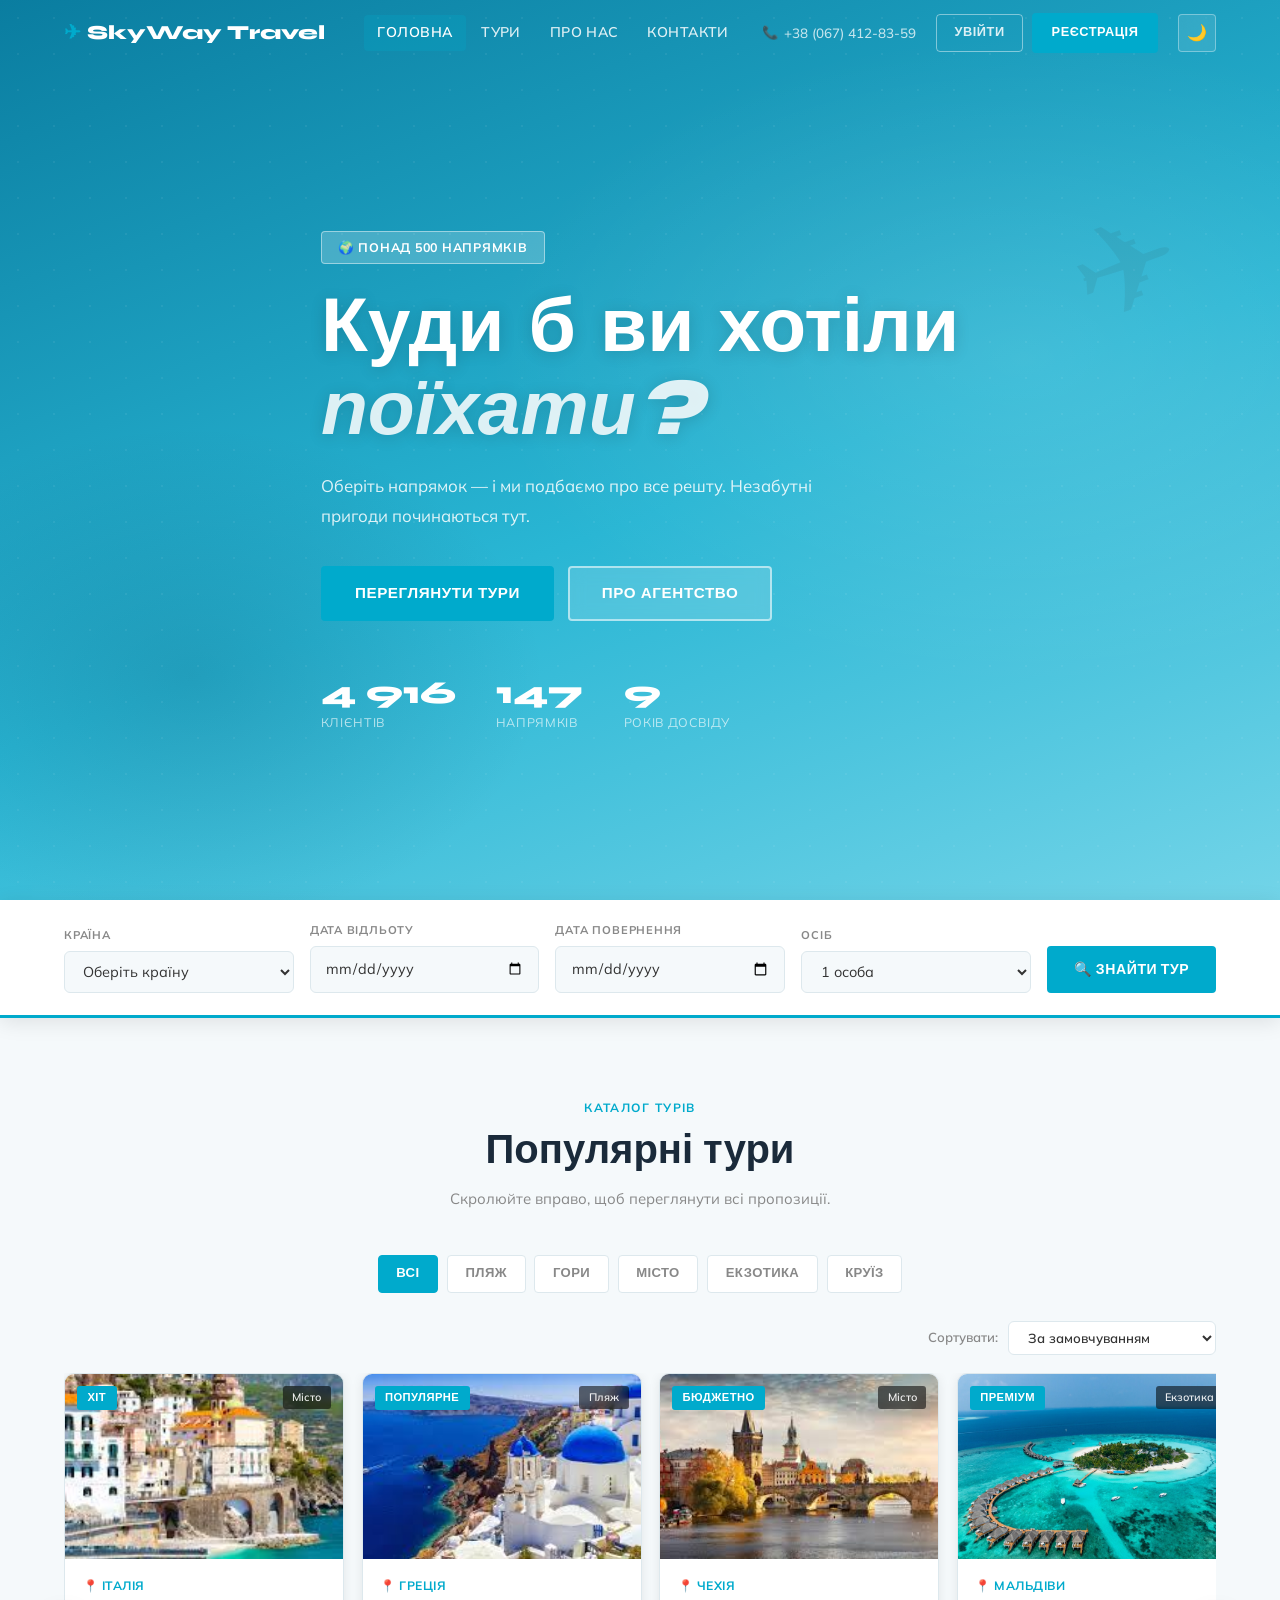
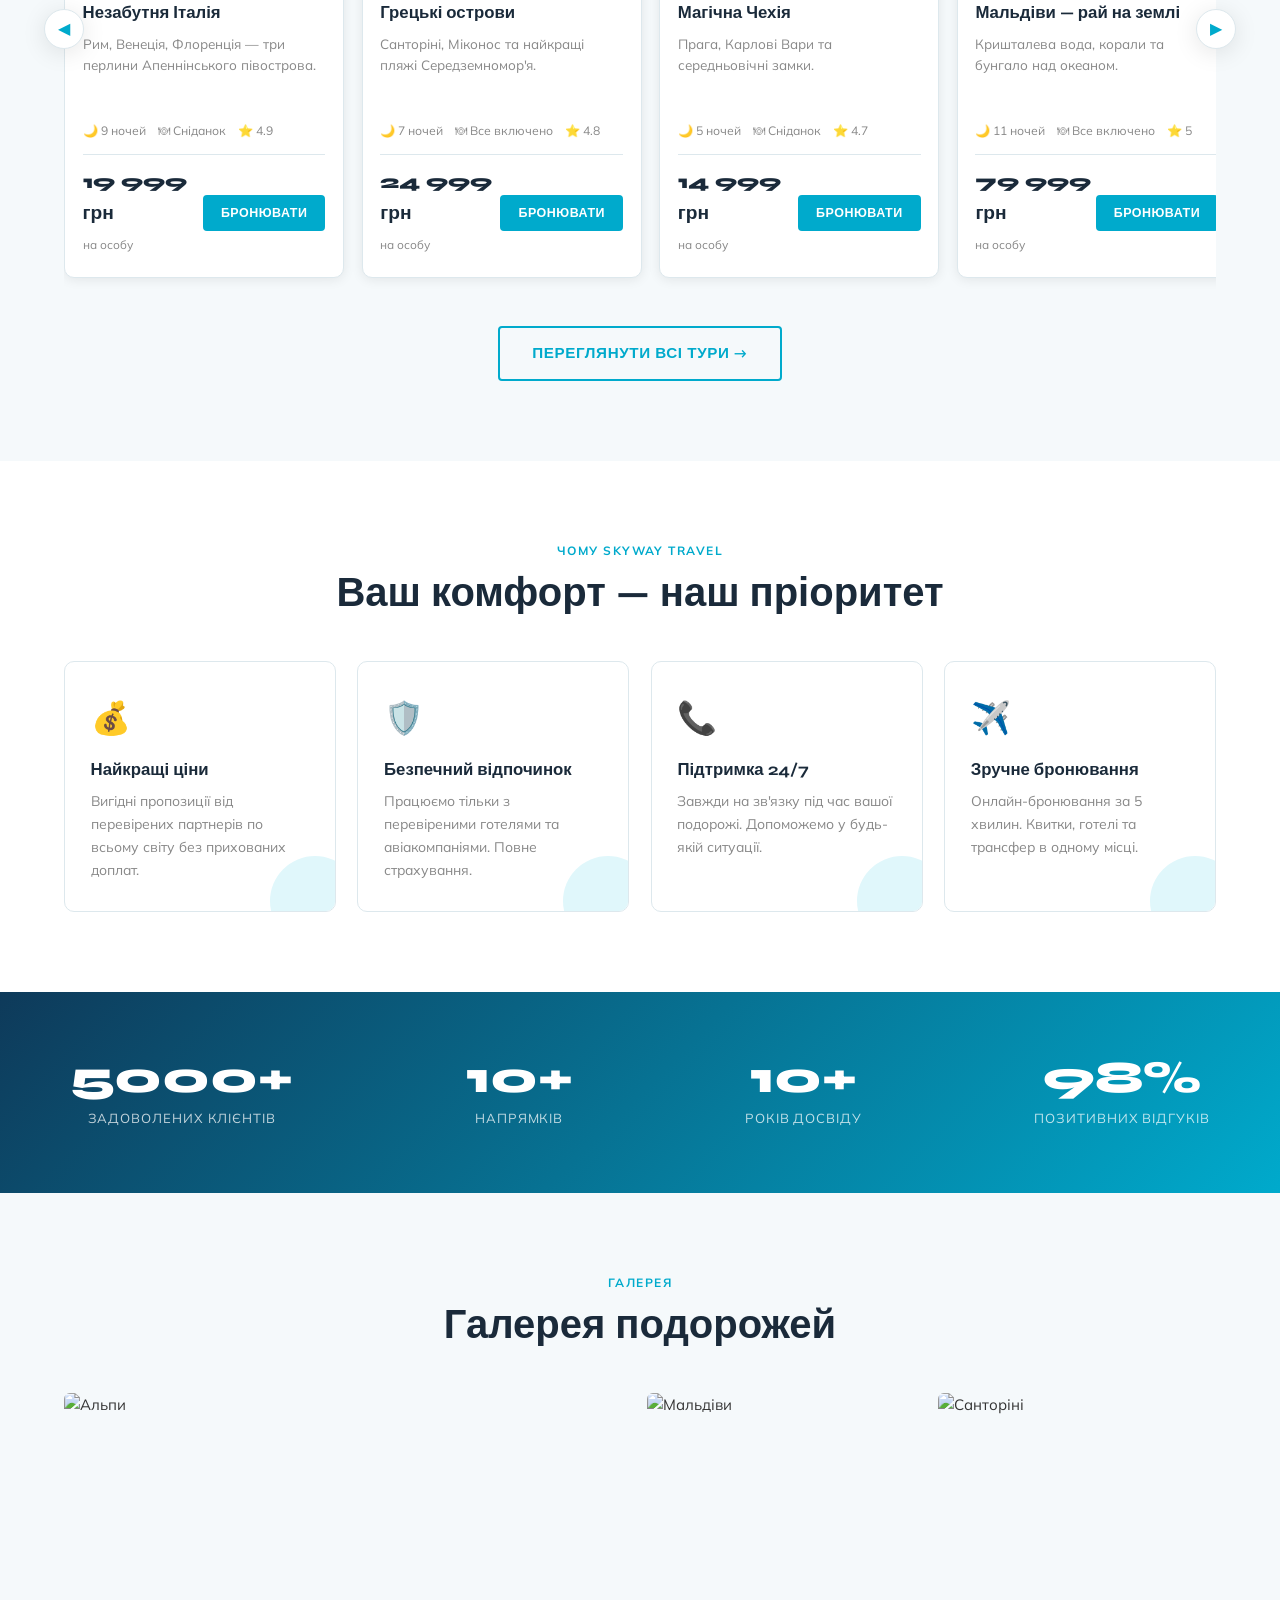
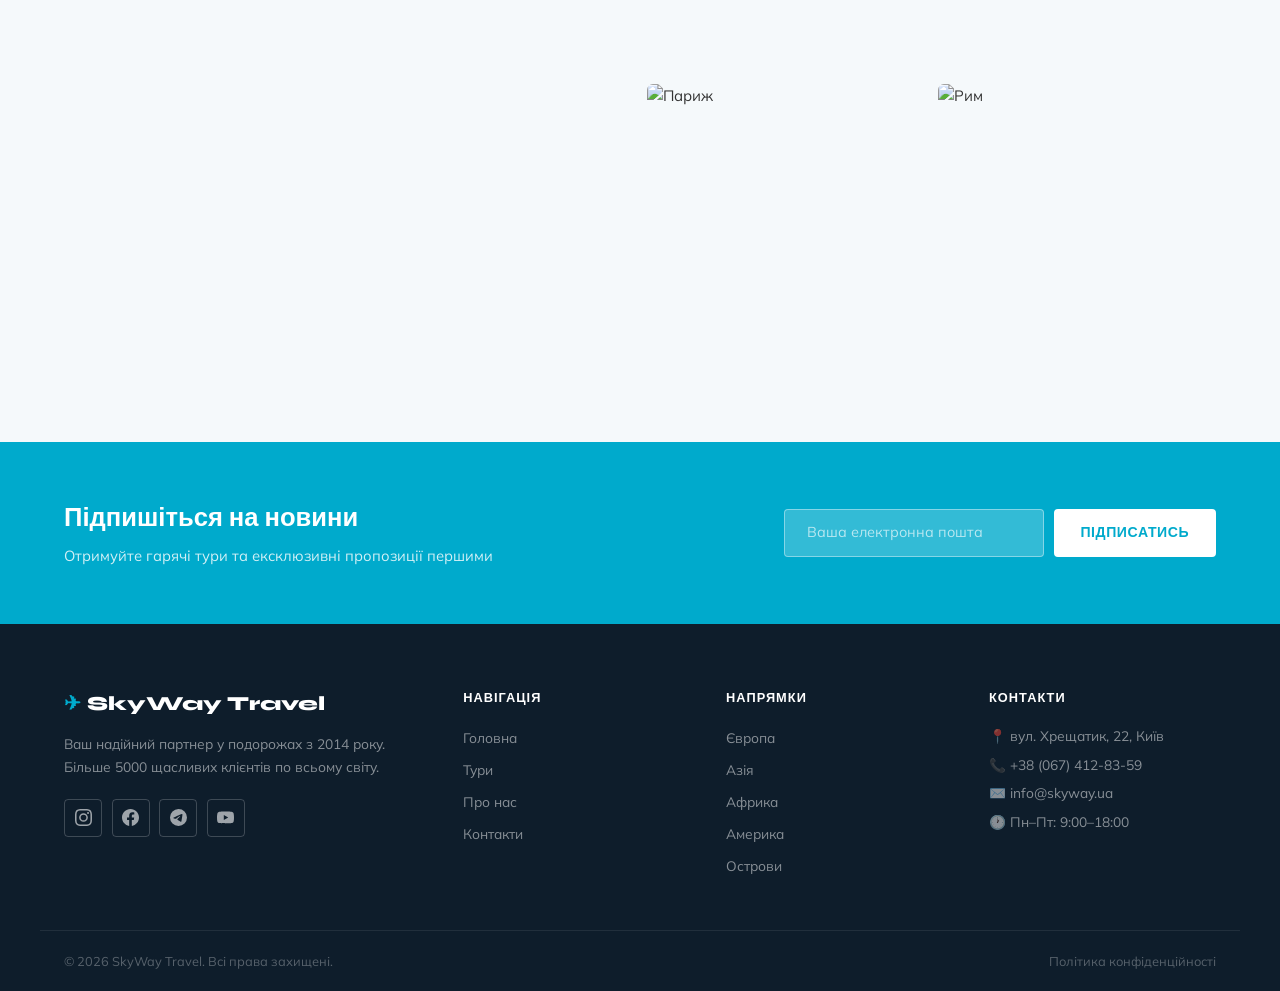
==== commit c1405f0c: "Add files via upload" ====
--- a/index.html
+++ b/index.html
@@ -10,301 +10,7 @@
   <link rel="preconnect" href="https://fonts.googleapis.com">
   <link rel="preconnect" href="https://fonts.gstatic.com" crossorigin>
   <link href="https://fonts.googleapis.com/css2?family=Syne:wght@400;600;700;800&family=Mulish:wght@300;400;500;600&display=swap" rel="stylesheet">
-  <style>
-    *, *::before, *::after { box-sizing: border-box; margin: 0; padding: 0; }
-    html { scroll-behavior: smooth; }
-    body { line-height: 1.6; -webkit-font-smoothing: antialiased; transition: background .35s, color .35s; }
-    img, picture, video, canvas, svg { display: block; max-width: 100%; }
-    input, button, textarea, select { font: inherit; }
-    ul { list-style: none; }
-    a { text-decoration: none; color: inherit; }
-    button { cursor: pointer; border: none; background: none; }
-
-    /* ── LIGHT THEME ── */
-    :root {
-      --sky: #0ea5e9;
-      --sky-dark: #0284c7;
-      --sky-light: #e0f2fe;
-      --navy: #0c1a2e;
-      --navy-2: #162236;
-      --coral: #f97316;
-      --text: #1e293b;
-      --text-muted: #64748b;
-      --white: #ffffff;
-      --bg: #f8fafc;
-      --card-bg: #ffffff;
-      --border: #e2e8f0;
-      --r: 14px;
-      --r-sm: 8px;
-      --shadow: 0 4px 24px rgba(14,165,233,0.12);
-      --shadow-lg: 0 16px 48px rgba(0,0,0,0.14);
-      --t: 0.28s ease;
-      --font-h: 'Syne', sans-serif;
-      --font-b: 'Mulish', sans-serif;
-    }
-
-    /* ── DARK THEME ── */
-    [data-theme="dark"] {
-      --text: #e2e8f0;
-      --text-muted: #94a3b8;
-      --white: #0f172a;
-      --bg: #1e293b;
-      --card-bg: #1e293b;
-      --border: #334155;
-      --navy: #e2e8f0;
-      --navy-2: #0f172a;
-      --shadow: 0 4px 24px rgba(14,165,233,0.08);
-      --shadow-lg: 0 16px 48px rgba(0,0,0,0.45);
-      --sky-light: #0f2a3e;
-    }
-    [data-theme="dark"] body { background: #0f172a; }
-    [data-theme="dark"] .adv-card { background: var(--bg); }
-    [data-theme="dark"] .tour-card { background: var(--bg); }
-    [data-theme="dark"] .sort-select { background: var(--bg); color: var(--text); border-color: var(--border); }
-    [data-theme="dark"] .filter-btn { background: var(--bg); color: var(--text-muted); border-color: var(--border); }
-    [data-theme="dark"] .s-group input,
-    [data-theme="dark"] .s-group select { background: var(--bg); color: var(--text); border-color: var(--border); }
-    [data-theme="dark"] .search-wrap { background: #1e293b; border-top-color: var(--sky); }
-    [data-theme="dark"] .modal-box { background: #1e293b; }
-    [data-theme="dark"] .fg input { background: #0f172a; color: var(--text); border-color: var(--border); }
-    [data-theme="dark"] .modal-close { background: #0f172a; }
-    [data-theme="dark"] .scroll-arrow { background: var(--bg); border-color: var(--border); }
-    [data-theme="dark"] .tc-footer { border-color: var(--border); }
-    [data-theme="dark"] .stats-sec { background: linear-gradient(135deg, #0f172a 0%, #0e3a5a 100%); }
-    [data-theme="dark"] .gallery-sec { background: #0f172a; }
-    [data-theme="dark"] .sec-title { color: #e2e8f0; }
-
-    body { font-family: var(--font-b); color: var(--text); background: var(--white); }
-    .container { max-width: 1240px; margin: 0 auto; padding: 0 1.5rem; }
-
-    /* ── DARK MODE TOGGLE ── */
-    .theme-toggle {
-      width: 44px; height: 44px; border-radius: 50%;
-      border: 1.5px solid rgba(255,255,255,.35);
-      display: flex; align-items: center; justify-content: center;
-      font-size: 1.1rem; transition: all var(--t); flex-shrink: 0;
-      background: rgba(255,255,255,.1); backdrop-filter: blur(8px);
-    }
-    .theme-toggle:hover { background: rgba(255,255,255,.22); border-color: var(--white); transform: rotate(15deg); }
-
-    /* ── BUTTONS ── */
-    .btn {
-      display: inline-flex; align-items: center; gap: .45rem;
-      padding: .7rem 1.6rem; border-radius: 50px; font-weight: 600;
-      font-size: .9rem; transition: all var(--t); cursor: pointer;
-      font-family: var(--font-h); letter-spacing: .02em;
-    }
-    .btn-primary { background: var(--sky); color: #fff; border: 2px solid var(--sky); }
-    .btn-primary:hover { background: var(--sky-dark); border-color: var(--sky-dark); transform: translateY(-2px); box-shadow: 0 8px 24px rgba(14,165,233,.38); }
-    .btn-outline { background: transparent; color: var(--sky); border: 2px solid var(--sky); }
-    .btn-outline:hover { background: var(--sky); color: #fff; transform: translateY(-2px); }
-    .btn-ghost { background: rgba(255,255,255,.15); color: #fff; border: 2px solid rgba(255,255,255,.45); backdrop-filter: blur(8px); }
-    .btn-ghost:hover { background: rgba(255,255,255,.28); border-color: #fff; }
-    .btn-sm { padding: .45rem 1.1rem; font-size: .82rem; }
-    .btn-lg { padding: .9rem 2.1rem; font-size: 1rem; }
-
-    /* ── HEADER ── */
-    .header { position: fixed; top: 0; left: 0; right: 0; z-index: 900; padding: .9rem 0; transition: all var(--t); }
-    .header.scrolled { background: rgba(12,26,46,.94); backdrop-filter: blur(20px); padding: .6rem 0; box-shadow: 0 4px 24px rgba(0,0,0,.25); }
-    [data-theme="dark"] .header.scrolled { background: rgba(15,23,42,.96); }
-    .header .container { display: flex; align-items: center; gap: 1.5rem; }
-    .logo { display: flex; align-items: center; gap: .5rem; font-family: var(--font-h); font-size: 1.35rem; font-weight: 800; color: #fff; flex-shrink: 0; }
-    .logo-icon { color: var(--sky); }
-    .nav { display: flex; align-items: center; gap: .15rem; margin-left: auto; }
-    .nav a { padding: .45rem .9rem; color: rgba(255,255,255,.8); border-radius: 50px; font-size: .9rem; font-weight: 500; transition: all var(--t); }
-    .nav a:hover, .nav a.active { color: #fff; background: rgba(14,165,233,.22); }
-    .header-phone { color: rgba(255,255,255,.75); font-size: .88rem; font-weight: 500; white-space: nowrap; display: flex; align-items: center; gap: .35rem; }
-    .header-phone::before { content: '📞'; font-size: .85rem; }
-    .header-actions { display: flex; align-items: center; gap: .65rem; }
-    .header-actions .btn { padding: .55rem 1.25rem; font-size: .85rem; }
-    .login-btn { background: transparent; color: rgba(255,255,255,.85); border: 1.5px solid rgba(255,255,255,.4); border-radius: 50px; }
-    .login-btn:hover { border-color: #fff; color: #fff; background: rgba(255,255,255,.1); }
-    .burger { display: none; flex-direction: column; gap: 5px; padding: .5rem; }
-    .burger span { display: block; width: 24px; height: 2px; background: #fff; border-radius: 2px; transition: all var(--t); }
-    .burger.open span:nth-child(1) { transform: translateY(7px) rotate(45deg); }
-    .burger.open span:nth-child(2) { opacity: 0; }
-    .burger.open span:nth-child(3) { transform: translateY(-7px) rotate(-45deg); }
-
-    /* ── HERO ── */
-    .hero { min-height: 100vh; position: relative; display: flex; align-items: center; overflow: hidden; background: linear-gradient(135deg, #071627 0%, #0c2a45 45%, #0e4f79 100%); }
-    .hero::before { content: ''; position: absolute; inset: 0; background: radial-gradient(ellipse 80% 70% at 75% 50%, rgba(14,165,233,.18) 0%, transparent 65%), radial-gradient(ellipse 50% 50% at 20% 80%, rgba(249,115,22,.09) 0%, transparent 55%); }
-    .hero-dots { position: absolute; inset: 0; overflow: hidden; pointer-events: none; background-image: radial-gradient(circle, rgba(255,255,255,.04) 1px, transparent 1px); background-size: 40px 40px; }
-    .hero-plane { position: absolute; top: 18%; right: 8%; font-size: 7rem; opacity: .07; transform: rotate(-20deg); pointer-events: none; animation: planeDrift 12s ease-in-out infinite; }
-    @keyframes planeDrift { 0%,100% { transform: rotate(-20deg) translateY(0); } 50% { transform: rotate(-15deg) translateY(-18px); } }
-    .hero-content { position: relative; z-index: 2; padding: 8rem 1.5rem 4rem; max-width: 720px; }
-    .hero-badge { display: inline-flex; align-items: center; gap: .45rem; background: rgba(14,165,233,.18); border: 1px solid rgba(14,165,233,.4); color: #7dd3fc; padding: .35rem 1.1rem; border-radius: 50px; font-size: .82rem; font-weight: 600; margin-bottom: 1.5rem; letter-spacing: .04em; }
-    .hero h1 { font-family: var(--font-h); font-size: clamp(2.8rem,7vw,5.2rem); font-weight: 800; color: #fff; line-height: 1.08; margin-bottom: 1.4rem; }
-    .hero h1 em { font-style: italic; color: var(--sky); }
-    .hero-sub { color: rgba(255,255,255,.7); font-size: 1.08rem; line-height: 1.75; margin-bottom: 2.5rem; max-width: 520px; }
-    .hero-cta { display: flex; gap: 1rem; flex-wrap: wrap; margin-bottom: 4rem; }
-    .hero-stats { display: flex; gap: 2.5rem; flex-wrap: wrap; }
-    .hstat-num { display: block; font-family: var(--font-h); font-size: 2.2rem; font-weight: 800; color: #fff; line-height: 1; }
-    .hstat-label { display: block; color: rgba(255,255,255,.55); font-size: .82rem; margin-top: .2rem; }
-
-    /* ── SEARCH BAR ── */
-    .search-wrap { background: var(--white); box-shadow: var(--shadow-lg); position: relative; z-index: 10; border-top: 3px solid var(--sky); }
-    .search-inner { display: flex; align-items: flex-end; gap: 1rem; padding: 1.5rem 0; flex-wrap: wrap; }
-    .s-group { flex: 1; min-width: 150px; }
-    .s-group label { display: block; font-size: .75rem; font-weight: 700; color: var(--text-muted); text-transform: uppercase; letter-spacing: .07em; margin-bottom: .45rem; }
-    .s-group input, .s-group select { width: 100%; padding: .7rem 1rem; border: 2px solid var(--border); border-radius: var(--r-sm); font-size: .93rem; color: var(--text); background: var(--bg); transition: border-color var(--t); }
-    .s-group input:focus, .s-group select:focus { outline: none; border-color: var(--sky); background: var(--white); }
-
-    /* ── SECTIONS ── */
-    section.sec { padding: 5.5rem 0; }
-    .sec-head { text-align: center; margin-bottom: 3rem; }
-    .sec-tag { color: var(--sky); font-weight: 700; font-size: .8rem; text-transform: uppercase; letter-spacing: .1em; margin-bottom: .6rem; }
-    .sec-title { font-family: var(--font-h); font-size: clamp(1.8rem,4vw,2.75rem); color: var(--navy); line-height: 1.18; margin-bottom: .85rem; }
-    .sec-sub { color: var(--text-muted); max-width: 500px; margin: 0 auto; line-height: 1.7; }
-
-    /* ── TOURS ── */
-    .tours-sec { background: var(--bg); }
-    .filter-bar { display: flex; align-items: center; gap: .65rem; flex-wrap: wrap; margin-bottom: 2rem; justify-content: center; }
-    .filter-btn { padding: .5rem 1.2rem; border-radius: 50px; border: 2px solid var(--border); background: var(--white); color: var(--text-muted); font-size: .85rem; font-weight: 600; font-family: var(--font-h); transition: all var(--t); cursor: pointer; }
-    .filter-btn:hover, .filter-btn.active { border-color: var(--sky); background: var(--sky); color: #fff; }
-    .sort-wrap { display: flex; align-items: center; gap: .75rem; justify-content: flex-end; margin-bottom: 1.25rem; flex-wrap: wrap; }
-    .sort-label { font-size: .85rem; color: var(--text-muted); font-weight: 600; }
-    .sort-select { padding: .5rem 1rem; border: 2px solid var(--border); border-radius: 50px; font-size: .85rem; color: var(--text); background: var(--white); cursor: pointer; font-family: var(--font-b); font-weight: 600; transition: border-color var(--t); }
-    .sort-select:focus { outline: none; border-color: var(--sky); }
-    .scroll-track-wrap { position: relative; }
-    .scroll-track { display: flex; gap: 1.25rem; overflow-x: auto; padding-bottom: 1.25rem; scroll-snap-type: x mandatory; -webkit-overflow-scrolling: touch; scrollbar-width: thin; scrollbar-color: var(--sky) var(--border); }
-    .scroll-track::-webkit-scrollbar { height: 5px; }
-    .scroll-track::-webkit-scrollbar-track { background: var(--border); border-radius: 5px; }
-    .scroll-track::-webkit-scrollbar-thumb { background: var(--sky); border-radius: 5px; }
-    .scroll-arrow { position: absolute; top: 50%; transform: translateY(-60%); width: 44px; height: 44px; border-radius: 50%; background: var(--white); border: 2px solid var(--border); box-shadow: 0 4px 16px rgba(0,0,0,.1); color: var(--sky); display: flex; align-items: center; justify-content: center; font-size: 1.1rem; cursor: pointer; z-index: 5; transition: all var(--t); }
-    .scroll-arrow:hover { background: var(--sky); color: #fff; border-color: var(--sky); }
-    .arrow-left { left: -22px; }
-    .arrow-right { right: -22px; }
-
-    /* TOUR CARD */
-    .tour-card { flex: 0 0 300px; scroll-snap-align: start; border-radius: var(--r); overflow: hidden; background: var(--card-bg); box-shadow: 0 4px 20px rgba(0,0,0,.07); transition: all var(--t); display: flex; flex-direction: column; }
-    .tour-card:hover { transform: translateY(-6px); box-shadow: var(--shadow-lg); }
-    .tour-card-img { width: 100%; height: 200px; position: relative; overflow: hidden; }
-    .tour-card-img img { width: 100%; height: 100%; object-fit: cover; transition: transform .5s ease; }
-    .tour-card:hover .tour-card-img img { transform: scale(1.07); }
-    .tc-badge { position: absolute; top: .85rem; left: .85rem; background: var(--coral); color: #fff; padding: .25rem .75rem; border-radius: 50px; font-size: .75rem; font-weight: 700; font-family: var(--font-h); }
-    .tc-tag { position: absolute; top: .85rem; right: .85rem; background: rgba(12,26,46,.7); color: rgba(255,255,255,.9); padding: .2rem .65rem; border-radius: 50px; font-size: .72rem; font-weight: 600; backdrop-filter: blur(4px); }
-    .tc-body { padding: 1.25rem; flex: 1; display: flex; flex-direction: column; }
-    .tc-loc { color: var(--sky); font-size: .8rem; font-weight: 700; margin-bottom: .35rem; }
-    .tc-name { font-family: var(--font-h); font-size: 1.15rem; color: var(--navy); margin-bottom: .4rem; font-weight: 700; }
-    .tc-desc { color: var(--text-muted); font-size: .87rem; line-height: 1.6; margin-bottom: 1rem; flex: 1; }
-    .tc-meta { display: flex; gap: 1rem; font-size: .8rem; color: var(--text-muted); margin-bottom: 1rem; flex-wrap: wrap; }
-    .tc-footer { display: flex; align-items: center; justify-content: space-between; padding-top: .85rem; border-top: 1px solid var(--border); }
-    .tc-price { font-family: var(--font-h); font-size: 1.3rem; font-weight: 800; color: var(--navy); }
-    .tc-price small { font-size: .78rem; color: var(--text-muted); font-family: var(--font-b); font-weight: 400; }
-    .tours-cta { text-align: center; margin-top: 2.25rem; }
-    .no-results { text-align: center; padding: 3rem; color: var(--text-muted); font-size: 1.05rem; display: none; }
-
-    /* ── ADVANTAGES ── */
-    .adv-grid { display: grid; grid-template-columns: repeat(auto-fill, minmax(240px, 1fr)); gap: 1.5rem; }
-    .adv-card { background: var(--white); border-radius: var(--r); padding: 2rem 1.75rem; border: 2px solid var(--border); transition: all var(--t); position: relative; overflow: hidden; }
-    .adv-card::before { content: ''; position: absolute; bottom: -40px; right: -30px; width: 100px; height: 100px; border-radius: 50%; background: var(--sky-light); transition: all .4s ease; }
-    .adv-card:hover { border-color: var(--sky); transform: translateY(-4px); box-shadow: var(--shadow); }
-    .adv-card:hover::before { width: 150px; height: 150px; bottom: -50px; right: -40px; }
-    .adv-icon { font-size: 2.2rem; margin-bottom: 1rem; }
-    .adv-card h3 { font-family: var(--font-h); font-size: 1.1rem; color: var(--navy); margin-bottom: .5rem; font-weight: 700; }
-    .adv-card p { color: var(--text-muted); font-size: .9rem; line-height: 1.65; }
-
-    /* ── STATS ── */
-    .stats-sec { background: linear-gradient(135deg, var(--navy-2) 0%, #0e4f79 100%); padding: 4rem 0; }
-    .stats-inner { display: flex; justify-content: center; gap: 4rem; flex-wrap: wrap; }
-    .stat-item { text-align: center; }
-    .stat-num { font-family: var(--font-h); font-size: 3rem; font-weight: 800; color: #fff; line-height: 1; }
-    .stat-label { color: rgba(255,255,255,.6); font-size: .9rem; margin-top: .4rem; }
-
-    /* ── GALLERY ── */
-    .gallery-sec { background: var(--bg); }
-    .gallery-grid { display: grid; grid-template-columns: repeat(4, 1fr); gap: 1rem; }
-    .gallery-item { border-radius: var(--r); overflow: hidden; aspect-ratio: 1; position: relative; cursor: pointer; }
-    .gallery-item:first-child { grid-column: span 2; grid-row: span 2; aspect-ratio: auto; }
-    .gallery-item img { width: 100%; height: 100%; object-fit: cover; transition: transform .5s ease; }
-    .gallery-item:hover img { transform: scale(1.06); }
-    .gallery-item::after { content: '🔍'; position: absolute; inset: 0; background: rgba(12,26,46,.55); display: flex; align-items: center; justify-content: center; font-size: 2rem; opacity: 0; transition: opacity var(--t); }
-    .gallery-item:hover::after { opacity: 1; }
-
-    /* ── NEWSLETTER ── */
-    .newsletter-sec { background: var(--sky); padding: 4rem 0; }
-    .newsletter-inner { display: flex; align-items: center; justify-content: space-between; gap: 2rem; flex-wrap: wrap; }
-    .nl-text h2 { font-family: var(--font-h); font-size: 1.7rem; color: #fff; margin-bottom: .4rem; }
-    .nl-text p { color: rgba(255,255,255,.8); }
-    .nl-form { display: flex; gap: .65rem; flex-wrap: wrap; }
-    .nl-form input { padding: .78rem 1.4rem; border-radius: 50px; border: 2px solid rgba(255,255,255,.35); background: rgba(255,255,255,.18); color: #fff; font-size: .93rem; min-width: 270px; transition: all var(--t); }
-    .nl-form input::placeholder { color: rgba(255,255,255,.65); }
-    .nl-form input:focus { outline: none; border-color: #fff; background: rgba(255,255,255,.28); }
-    .nl-form .btn-primary { background: #fff; color: var(--sky); border-color: #fff; }
-    .nl-form .btn-primary:hover { background: var(--navy-2); color: #fff; border-color: var(--navy-2); }
-
-    /* ── FOOTER ── */
-    .footer { background: var(--navy-2); padding: 4.5rem 0 0; }
-    [data-theme="dark"] .footer { background: #080f1a; }
-    .footer-inner { display: grid; grid-template-columns: 1.6fr 1fr 1fr 1fr; gap: 2.5rem; padding-bottom: 3rem; border-bottom: 1px solid rgba(255,255,255,.08); }
-    .footer-logo { margin-bottom: .85rem; }
-    .footer-about { color: rgba(255,255,255,.5); font-size: .88rem; line-height: 1.7; }
-    .footer-col h4 { color: #fff; font-family: var(--font-h); font-size: .85rem; letter-spacing: .07em; text-transform: uppercase; margin-bottom: 1.2rem; }
-    .footer-col ul li { margin-bottom: .55rem; }
-    .footer-col ul a { color: rgba(255,255,255,.5); font-size: .88rem; transition: color var(--t); }
-    .footer-col ul a:hover { color: var(--sky); }
-    .footer-contacts li { color: rgba(255,255,255,.5); font-size: .88rem; margin-bottom: .7rem; line-height: 1.5; }
-    .social-links { display: flex; gap: .65rem; margin-top: 1.4rem; }
-    .social-link { width: 40px; height: 40px; border-radius: 50%; border: 1.5px solid rgba(255,255,255,.2); display: flex; align-items: center; justify-content: center; transition: all var(--t); overflow: hidden; flex-shrink: 0; }
-    .social-link:hover { border-color: var(--sky); background: rgba(14,165,233,.18); }
-    .social-link svg { width: 18px; height: 18px; fill: rgba(255,255,255,.65); transition: fill var(--t); }
-    .social-link:hover svg { fill: var(--sky); }
-    .footer-bottom { padding: 1.4rem 0; }
-    .footer-bottom .container { display: flex; justify-content: space-between; align-items: center; flex-wrap: wrap; gap: .5rem; }
-    .footer-bottom p { color: rgba(255,255,255,.3); font-size: .83rem; }
-    .footer-bottom a { color: rgba(255,255,255,.3); font-size: .83rem; transition: color var(--t); }
-    .footer-bottom a:hover { color: var(--sky); }
-
-    /* ── MODAL ── */
-    .modal { display: none; position: fixed; inset: 0; z-index: 2000; align-items: center; justify-content: center; padding: 1rem; }
-    .modal.open { display: flex; }
-    .modal-backdrop { position: absolute; inset: 0; background: rgba(0,0,0,.6); backdrop-filter: blur(5px); }
-    .modal-box { position: relative; background: var(--white); border-radius: var(--r); padding: 2.5rem; width: 100%; max-width: 420px; box-shadow: var(--shadow-lg); z-index: 1; animation: mIn .3s ease; }
-    @keyframes mIn { from { opacity:0; transform: translateY(-18px) scale(.97); } to { opacity:1; transform:none; } }
-    .modal-close { position: absolute; top: 1.1rem; right: 1.1rem; width: 32px; height: 32px; border-radius: 50%; background: var(--bg); color: var(--text-muted); display: flex; align-items: center; justify-content: center; font-size: 1rem; transition: all var(--t); }
-    .modal-close:hover { background: var(--sky); color: #fff; }
-    .modal-title { font-family: var(--font-h); font-size: 1.65rem; color: var(--navy); margin-bottom: .25rem; }
-    .modal-sub { color: var(--text-muted); font-size: .88rem; margin-bottom: 1.65rem; }
-    .fg { margin-bottom: 1rem; }
-    .fg label { display: block; font-size: .82rem; font-weight: 700; color: var(--text); margin-bottom: .38rem; }
-    .fg input { width: 100%; padding: .78rem 1rem; border: 2px solid var(--border); border-radius: var(--r-sm); font-size: .93rem; color: var(--text); background: var(--bg); transition: border-color var(--t); }
-    .fg input:focus { outline: none; border-color: var(--sky); background: var(--white); }
-    .modal .btn-primary { width: 100%; justify-content: center; margin-top: .5rem; }
-    .modal-switch { text-align: center; margin-top: 1.2rem; font-size: .88rem; color: var(--text-muted); }
-    .modal-switch a { color: var(--sky); font-weight: 700; }
-
-    /* ── TOAST ── */
-    .toast { position: fixed; bottom: 5rem; left: 50%; transform: translateX(-50%) translateY(16px); background: var(--navy-2); color: #fff; padding: .78rem 1.65rem; border-radius: 50px; font-size: .9rem; opacity: 0; pointer-events: none; transition: all .32s ease; z-index: 3000; white-space: nowrap; border-left: 3px solid var(--sky); }
-    [data-theme="dark"] .toast { background: #1e293b; }
-    .toast.show { opacity: 1; transform: translateX(-50%) translateY(0); }
-
-    /* ── BTN UP ── */
-    .btn-up { position: fixed; bottom: 2rem; right: 2rem; width: 48px; height: 48px; border-radius: 50%; background: var(--sky); color: #fff; font-size: 1.1rem; box-shadow: 0 4px 20px rgba(14,165,233,.4); opacity: 0; pointer-events: none; transition: all var(--t); z-index: 800; display: flex; align-items: center; justify-content: center; }
-    .btn-up.vis { opacity: 1; pointer-events: all; }
-    .btn-up:hover { background: var(--sky-dark); transform: translateY(-3px); }
-
-    /* ── REVEAL ── */
-    .reveal { opacity: 0; transform: translateY(24px); transition: opacity .65s ease, transform .65s ease; }
-    .reveal.on { opacity: 1; transform: none; }
-
-    /* ── RESPONSIVE ── */
-    @media(max-width:1024px) { .footer-inner { grid-template-columns: 1fr 1fr; } .gallery-grid { grid-template-columns: 1fr 1fr; } .gallery-item:first-child { grid-column: span 1; grid-row: span 1; } }
-    @media(max-width:768px) {
-      .nav, .header-phone, .header-actions { display: none; }
-      .nav.open { display: flex; flex-direction: column; gap: .5rem; position: fixed; top: 0; left: 0; right: 0; bottom: 0; background: var(--navy-2); z-index: 999; padding: 5rem 2rem 2rem; align-items: flex-start; }
-      [data-theme="dark"] .nav.open { background: #080f1a; }
-      .nav.open a { font-size: 1.25rem; padding: .7rem 1rem; display: block; }
-      .burger { display: flex; margin-left: auto; }
-      .search-inner { flex-direction: column; } .s-group { width: 100%; }
-      .footer-inner { grid-template-columns: 1fr; gap: 2rem; }
-      .stats-inner { gap: 2rem; }
-      .newsletter-inner { flex-direction: column; } .nl-form { flex-direction: column; } .nl-form input { min-width: unset; }
-      .gallery-grid { grid-template-columns: 1fr 1fr; gap: .6rem; }
-      .scroll-arrow { display: none; } .adv-grid { grid-template-columns: 1fr; }
-      .footer-bottom .container { flex-direction: column; text-align: center; }
-      .theme-toggle { width: 36px; height: 36px; font-size: .95rem; }
-    }
-  </style>
+  <link rel="stylesheet" href="css/style.css">
 </head>
 <body>
 
@@ -327,7 +33,7 @@
   </div>
 </header>
 
-<!-- HERO -->
+
 <section class="hero">
   <div class="hero-dots"></div>
   <div class="hero-plane">✈</div>
@@ -347,7 +53,7 @@
   </div>
 </section>
 
-<!-- SEARCH -->
+
 <div class="search-wrap">
   <div class="container">
     <div class="search-inner">
@@ -360,17 +66,17 @@
   </div>
 </div>
 
-<!-- TOURS -->
+
 <section class="sec tours-sec" id="tours">
   <div class="container">
     <div class="sec-head reveal"><p class="sec-tag">Каталог турів</p><h2 class="sec-title">Популярні тури</h2><p class="sec-sub">Скролюйте вправо, щоб переглянути всі пропозиції.</p></div>
     <div class="filter-bar reveal" id="filterBar">
       <button class="filter-btn active" data-cat="all">Всі</button>
-      <button class="filter-btn" data-cat="Пляж">🏖 Пляж</button>
-      <button class="filter-btn" data-cat="Гори">⛰ Гори</button>
-      <button class="filter-btn" data-cat="Місто">🏙 Місто</button>
-      <button class="filter-btn" data-cat="Екзотика">🌴 Екзотика</button>
-      <button class="filter-btn" data-cat="Круїз">🚢 Круїз</button>
+      <button class="filter-btn" data-cat="Пляж"> Пляж</button>
+      <button class="filter-btn" data-cat="Гори"> Гори</button>
+      <button class="filter-btn" data-cat="Місто"> Місто</button>
+      <button class="filter-btn" data-cat="Екзотика"> Екзотика</button>
+      <button class="filter-btn" data-cat="Круїз"> Круїз</button>
     </div>
     <div class="sort-wrap reveal"><span class="sort-label">Сортувати:</span><select class="sort-select" id="sortSelect"><option value="default">За замовчуванням</option><option value="price-asc">Ціна: від дешевших</option><option value="price-desc">Ціна: від дорожчих</option><option value="name-asc">Назва: А → Я</option><option value="rating-desc">Рейтинг: від вищого</option><option value="duration-asc">Тривалість: від коротких</option></select></div>
     <div class="scroll-track-wrap">
@@ -396,17 +102,17 @@
   </div>
 </section>
 
-<!-- STATS -->
+
 <section class="stats-sec">
   <div class="stats-inner">
     <div class="stat-item reveal"><div class="stat-num">5000+</div><div class="stat-label">Задоволених клієнтів</div></div>
-    <div class="stat-item reveal"><div class="stat-num">150+</div><div class="stat-label">Напрямків</div></div>
+    <div class="stat-item reveal"><div class="stat-num">10+</div><div class="stat-label">Напрямків</div></div>
     <div class="stat-item reveal"><div class="stat-num">10+</div><div class="stat-label">Років досвіду</div></div>
     <div class="stat-item reveal"><div class="stat-num">98%</div><div class="stat-label">Позитивних відгуків</div></div>
   </div>
 </section>
 
-<!-- GALLERY -->
+
 <section class="sec gallery-sec">
   <div class="container">
     <div class="sec-head reveal"><p class="sec-tag">Галерея</p><h2 class="sec-title">Галерея подорожей</h2></div>
@@ -420,7 +126,7 @@
   </div>
 </section>
 
-<!-- NEWSLETTER -->
+
 <section class="newsletter-sec">
   <div class="container newsletter-inner">
     <div class="nl-text"><h2>Підпишіться на новини</h2><p>Отримуйте гарячі тури та ексклюзивні пропозиції першими</p></div>
@@ -428,7 +134,7 @@
   </div>
 </section>
 
-<!-- FOOTER -->
+
 <footer class="footer">
   <div class="container footer-inner">
     <div class="footer-col">
@@ -450,7 +156,7 @@
 
 <button class="btn-up" id="btnUp" aria-label="Вгору">↑</button>
 
-<!-- MODAL LOGIN -->
+
 <div class="modal" id="loginModal" role="dialog" aria-modal="true">
   <div class="modal-backdrop" id="loginBackdrop"></div>
   <div class="modal-box">
@@ -463,7 +169,7 @@
   </div>
 </div>
 
-<!-- MODAL REGISTER -->
+
 <div class="modal" id="registerModal" role="dialog" aria-modal="true">
   <div class="modal-backdrop" id="registerBackdrop"></div>
   <div class="modal-box">
@@ -478,7 +184,7 @@
   </div>
 </div>
 
-<!-- SEARCH MODAL -->
+
 <div class="modal" id="searchModal" role="dialog" aria-modal="true">
   <div class="modal-backdrop" id="searchBackdrop"></div>
   <div class="modal-box" style="max-width:500px">
@@ -491,147 +197,6 @@
 </div>
 
 <div class="toast" id="toast"></div>
-
-<script>
-const TOURS = [
-  {id:1,name:'Незабутня Італія',country:'Італія',cat:'Місто',desc:'Рим, Венеція, Флоренція — три перлини Апеннінського півострова.',price:19999,duration:10,rating:4.9,badge:'Хіт',img:'https://images.unsplash.com/photo-1552832230-c0197dd311b5?w=600&auto=format',nights:9,meals:'Сніданок'},
-  {id:2,name:'Грецькі острови',country:'Греція',cat:'Пляж',desc:'Санторіні, Міконос та найкращі пляжі Середземномор\'я.',price:24999,duration:8,rating:4.8,badge:'Популярне',img:'https://images.unsplash.com/photo-1539037116277-4db20889f2d4?w=600&auto=format',nights:7,meals:'Все включено'},
-  {id:3,name:'Магічна Чехія',country:'Чехія',cat:'Місто',desc:'Прага, Карлові Вари та середньовічні замки.',price:14999,duration:6,rating:4.7,badge:'Бюджетно',img:'https://images.unsplash.com/photo-1541849546-216549ae216d?w=600&auto=format',nights:5,meals:'Сніданок'},
-  {id:4,name:'Мальдіви — рай на землі',country:'Мальдіви',cat:'Екзотика',desc:'Кришталева вода, корали та бунгало над океаном.',price:79999,duration:12,rating:5.0,badge:'Преміум',img:'https://images.unsplash.com/photo-1507525428034-b723cf961d3e?w=600&auto=format',nights:11,meals:'Все включено'},
-  {id:5,name:'Норвезькі фіорди',country:'Норвегія',cat:'Гори',desc:'Захопливі пейзажі, фіорди та Північне сяйво.',price:38999,duration:9,rating:4.9,badge:'Унікальне',img:'https://images.unsplash.com/photo-1531761535209-180857e963b9?w=600&auto=format',nights:8,meals:'Сніданок'},
-  {id:6,name:'Романтичний Париж',country:'Франція',cat:'Місто',desc:'Ейфелева вежа, Лувр, круасани та атмосфера кохання.',price:27999,duration:7,rating:4.8,badge:'Романтика',img:'https://images.unsplash.com/photo-1499856871958-5b9627545d1a?w=600&auto=format',nights:6,meals:'Сніданок'},
-  {id:7,name:'Таїланд: храми та пляжі',country:'Таїланд',cat:'Екзотика',desc:'Бангкок, Паттайя, острів Пхукет — повне занурення в культуру.',price:32999,duration:14,rating:4.7,badge:'Довгий тур',img:'https://images.unsplash.com/photo-1528360983277-13d401cdc186?w=600&auto=format',nights:13,meals:'Сніданок і вечеря'},
-  {id:8,name:'Іспанія: сонце та фієста',country:'Іспанія',cat:'Пляж',desc:'Барселона, Мадрид, Коста-Брава. Фламенко та тапас.',price:22999,duration:10,rating:4.6,badge:'Спекотно',img:'https://images.unsplash.com/photo-1543783207-ec64e4d95325?w=600&auto=format',nights:9,meals:'Все включено'},
-  {id:9,name:'Японія: традиції та технології',country:'Японія',cat:'Місто',desc:'Токіо, Кіото, Осака — подорож між минулим і майбутнім.',price:65999,duration:14,rating:5.0,badge:'Ексклюзив',img:'https://images.unsplash.com/photo-1492571350019-22de08371fd3?w=600&auto=format',nights:13,meals:'Сніданок'},
-  {id:10,name:'Альпійський відпочинок',country:'Швейцарія',cat:'Гори',desc:'Женева, Цюрих, Інтерлакен. Шоколад, сир і засніжені вершини.',price:52999,duration:8,rating:4.9,badge:'Гірський',img:'https://images.unsplash.com/photo-1506905925346-21bda4d32df4?w=600&auto=format',nights:7,meals:'Сніданок'},
-  {id:11,name:'Середземноморський круїз',country:'Греція / Туреччина',cat:'Круїз',desc:'7 портів за 8 днів: Афіни, Стамбул, Дубровник, Котор.',price:44999,duration:8,rating:4.8,badge:'Круїз',img:'https://images.unsplash.com/photo-1548574505-5e239809ee19?w=600&auto=format',nights:7,meals:'Все включено'},
-  {id:12,name:'Туреччина All Inclusive',country:'Туреччина',cat:'Пляж',desc:'Анталія, Кемер, Белек. Найкращий сервіс за найкращою ціною.',price:16999,duration:7,rating:4.5,badge:'Бестселер',img:'https://images.unsplash.com/photo-1524231757912-21f4fe3a7200?w=600&auto=format',nights:6,meals:'Все включено'}
-];
-
-let currentCat='all', currentSort='default';
-
-function renderTours() {
-  let data=[...TOURS];
-  if(currentCat!=='all') data=data.filter(t=>t.cat===currentCat);
-  switch(currentSort){
-    case 'price-asc': data.sort((a,b)=>a.price-b.price); break;
-    case 'price-desc': data.sort((a,b)=>b.price-a.price); break;
-    case 'name-asc': data.sort((a,b)=>a.name.localeCompare(b.name,'uk')); break;
-    case 'rating-desc': data.sort((a,b)=>b.rating-a.rating); break;
-    case 'duration-asc': data.sort((a,b)=>a.duration-b.duration); break;
-  }
-  const track=document.getElementById('tourTrack');
-  const noRes=document.getElementById('noResults');
-  if(!data.length){track.innerHTML='';noRes.style.display='block';return;}
-  noRes.style.display='none';
-  track.innerHTML=data.map(t=>`
-    <article class="tour-card" data-id="${t.id}">
-      <div class="tour-card-img">
-        <img src="${t.img}" alt="${t.name}" loading="lazy">
-        <span class="tc-badge">${t.badge}</span>
-        <span class="tc-tag">${t.cat}</span>
-      </div>
-      <div class="tc-body">
-        <div class="tc-loc">📍 ${t.country}</div>
-        <h3 class="tc-name">${t.name}</h3>
-        <p class="tc-desc">${t.desc}</p>
-        <div class="tc-meta"><span>🌙 ${t.nights} ночей</span><span>🍽 ${t.meals}</span><span>⭐ ${t.rating}</span></div>
-        <div class="tc-footer">
-          <div class="tc-price">${t.price.toLocaleString('uk-UA')} грн<br><small>на особу</small></div>
-          <button class="btn btn-primary btn-sm" onclick="bookTour(${t.id})">Бронювати</button>
-        </div>
-      </div>
-    </article>`).join('');
-}
-
-function bookTour(id){const t=TOURS.find(x=>x.id===id);showToast(`✅ Тур "${t.name}" додано до кошика!`);}
-
-document.getElementById('filterBar').addEventListener('click',e=>{
-  const btn=e.target.closest('.filter-btn');if(!btn)return;
-  document.querySelectorAll('.filter-btn').forEach(b=>b.classList.remove('active'));
-  btn.classList.add('active');currentCat=btn.dataset.cat;renderTours();
-});
-document.getElementById('sortSelect').addEventListener('change',e=>{currentSort=e.target.value;renderTours();});
-
-const track=document.getElementById('tourTrack');
-document.getElementById('arrowLeft').addEventListener('click',()=>track.scrollBy({left:-340,behavior:'smooth'}));
-document.getElementById('arrowRight').addEventListener('click',()=>track.scrollBy({left:340,behavior:'smooth'}));
-
-document.getElementById('searchBtn').addEventListener('click',()=>{
-  const country=document.getElementById('sCountry').value;
-  const dateFrom=document.getElementById('sDateFrom').value;
-  const persons=document.getElementById('sPersons').value;
-  let results=[...TOURS];
-  if(country)results=results.filter(t=>t.country.toLowerCase().includes(country.toLowerCase()));
-  const resEl=document.getElementById('searchResult');
-  const cardsEl=document.getElementById('searchCards');
-  if(!country){resEl.textContent='Будь ласка, оберіть країну для пошуку.';cardsEl.innerHTML='';}
-  else if(!results.length){resEl.textContent=`На жаль, турів до "${country}" не знайдено.`;cardsEl.innerHTML='';}
-  else{
-    resEl.textContent=`Знайдено ${results.length} тур(ів) до "${country}"${dateFrom?` від ${dateFrom}`:''} для ${persons}.`;
-    cardsEl.innerHTML=results.map(t=>`<div style="display:flex;gap:1rem;align-items:center;padding:.75rem 0;border-bottom:1px solid var(--border)"><img src="${t.img}" alt="${t.name}" style="width:70px;height:55px;object-fit:cover;border-radius:8px;flex-shrink:0"><div style="flex:1"><div style="font-family:var(--font-h);font-weight:700;color:var(--navy)">${t.name}</div><div style="font-size:.82rem;color:var(--text-muted)">${t.nights} ночей · ${t.meals}</div></div><div style="font-family:var(--font-h);font-weight:800;color:var(--sky);white-space:nowrap">${t.price.toLocaleString('uk-UA')} грн</div></div>`).join('');
-  }
-  openModal('searchModal');
-});
-
-function openModal(id){document.getElementById(id).classList.add('open');document.body.style.overflow='hidden';}
-function closeModal(id){document.getElementById(id).classList.remove('open');document.body.style.overflow='';}
-
-document.getElementById('loginBtn').addEventListener('click',()=>openModal('loginModal'));
-document.getElementById('registerBtn').addEventListener('click',()=>openModal('registerModal'));
-document.getElementById('loginClose').addEventListener('click',()=>closeModal('loginModal'));
-document.getElementById('registerClose').addEventListener('click',()=>closeModal('registerModal'));
-document.getElementById('searchClose').addEventListener('click',()=>closeModal('searchModal'));
-['loginBackdrop','registerBackdrop','searchBackdrop'].forEach(id=>{document.getElementById(id).addEventListener('click',()=>closeModal(id.replace('Backdrop','Modal')));});
-document.getElementById('switchToReg').addEventListener('click',e=>{e.preventDefault();closeModal('loginModal');openModal('registerModal');});
-document.getElementById('switchToLogin').addEventListener('click',e=>{e.preventDefault();closeModal('registerModal');openModal('loginModal');});
-document.addEventListener('keydown',e=>{if(e.key==='Escape')['loginModal','registerModal','searchModal'].forEach(id=>closeModal(id));});
-
-function showToast(msg){const t=document.getElementById('toast');t.textContent=msg;t.classList.add('show');setTimeout(()=>t.classList.remove('show'),3200);}
-
-document.getElementById('nlBtn').addEventListener('click',()=>{
-  const email=document.getElementById('nlEmail').value.trim();
-  if(!email||!email.includes('@')){showToast('⚠️ Введіть коректну пошту');return;}
-  showToast('📧 Дякуємо! Ви підписані на новини.');
-  document.getElementById('nlEmail').value='';
-});
-
-window.addEventListener('scroll',()=>{
-  document.getElementById('header').classList.toggle('scrolled',window.scrollY>60);
-  document.getElementById('btnUp').classList.toggle('vis',window.scrollY>400);
-});
-document.getElementById('btnUp').addEventListener('click',()=>window.scrollTo({top:0,behavior:'smooth'}));
-
-const burgerBtn=document.getElementById('burger');
-const navEl=document.getElementById('nav');
-burgerBtn.addEventListener('click',()=>{burgerBtn.classList.toggle('open');navEl.classList.toggle('open');});
-navEl.querySelectorAll('a').forEach(a=>a.addEventListener('click',()=>{burgerBtn.classList.remove('open');navEl.classList.remove('open');}));
-
-// Counter
-function animateCounters(){document.querySelectorAll('[data-target]').forEach(el=>{const target=+el.dataset.target;const step=target/60;let curr=0;const timer=setInterval(()=>{curr+=step;if(curr>=target){curr=target;clearInterval(timer);}el.textContent=Math.floor(curr).toLocaleString('uk-UA');},30);});}
-const heroObs=new IntersectionObserver(entries=>{if(entries[0].isIntersecting){animateCounters();heroObs.disconnect();}},{threshold:0.3});
-heroObs.observe(document.querySelector('.hero'));
-
-// Reveal
-const revObs=new IntersectionObserver(entries=>{entries.forEach(e=>{if(e.isIntersecting){e.target.classList.add('on');revObs.unobserve(e.target);}});},{threshold:0.12});
-document.querySelectorAll('.reveal').forEach(el=>revObs.observe(el));
-
-// DARK MODE
-const html=document.documentElement;
-const toggle=document.getElementById('themeToggle');
-const saved=localStorage.getItem('sw-theme')||'light';
-html.setAttribute('data-theme',saved);
-toggle.textContent=saved==='dark'?'☀️':'🌙';
-
-toggle.addEventListener('click',()=>{
-  const isDark=html.getAttribute('data-theme')==='dark';
-  const next=isDark?'light':'dark';
-  html.setAttribute('data-theme',next);
-  toggle.textContent=next==='dark'?'☀️':'🌙';
-  localStorage.setItem('sw-theme',next);
-});
-
-renderTours();
-</script>
+<script src="js/script.js"></script>
 </body>
 </html>
--- a/css/style.css
+++ b/css/style.css
@@ -0,0 +1,1573 @@
+*,*::before,*::after{box-sizing:border-box;margin:0;padding:0;}
+html{scroll-behavior:smooth;}
+body{line-height:1.6;-webkit-font-smoothing:antialiased;transition:background .35s,color .35s;}
+img,picture,video,canvas,svg{display:block;max-width:100%;}
+input,button,textarea,select{font:inherit;}
+ul{list-style:none;}
+a{text-decoration:none;color:inherit;}
+button{cursor:pointer;border:none;background:none;}
+:root{
+ --sky:#00aacc;
+ --sky-dark:#0089a8;
+ --sky-light:#e0f7fb;
+ --navy:#1a2a3a;
+ --navy-2:#0e1d2b;
+ --coral:#f97316;
+ --text:#333333;
+ --text-muted:#888888;
+ --white:#ffffff;
+ --bg:#f5f9fb;
+ --card-bg:#ffffff;
+ --border:#dde8ed;
+ --r:10px;
+ --r-sm:6px;
+ --shadow:0 2px 16px rgba(0,170,204,.10);
+ --shadow-md:0 4px 24px rgba(0,0,0,.10);
+ --shadow-lg:0 12px 40px rgba(0,0,0,.14);
+ --t:0.25s ease;
+ --font-h:'Syne',sans-serif;
+ --font-b:'Mulish',sans-serif;
+}
+[data-theme="dark"]{
+ --text:#e2e8f0;
+ --text-muted:#94a3b8;
+ --white:#0f172a;
+ --bg:#1e293b;
+ --card-bg:#1e293b;
+ --border:#334155;
+ --navy:#e2e8f0;
+ --navy-2:#0a1220;
+ --shadow:0 4px 24px rgba(0,0,0,.35);
+ --shadow-lg:0 16px 48px rgba(0,0,0,.50);
+ --sky-light:#0f2a3e;
+}
+[data-theme="dark"] body{background:#0f172a;}
+[data-theme="dark"] .adv-card{background:var(--bg);}
+[data-theme="dark"] .tour-card{background:var(--bg);}
+[data-theme="dark"] .sort-select{background:var(--bg);color:var(--text);border-color:var(--border);}
+[data-theme="dark"] .filter-btn{background:var(--bg);color:var(--text-muted);border-color:var(--border);}
+[data-theme="dark"] .s-group input,
+[data-theme="dark"] .s-group select{background:var(--bg);color:var(--text);border-color:var(--border);}
+[data-theme="dark"] .search-wrap{background:#1e293b;border-top-color:var(--sky);}
+[data-theme="dark"] .modal-box{background:#1e293b;}
+[data-theme="dark"] .fg input{background:#0f172a;color:var(--text);border-color:var(--border);}
+[data-theme="dark"] .modal-close{background:#0f172a;}
+[data-theme="dark"] .scroll-arrow{background:var(--bg);border-color:var(--border);}
+[data-theme="dark"] .tc-footer{border-color:var(--border);}
+[data-theme="dark"] .stats-sec{background:linear-gradient(135deg,#0f172a 0%,#0e3a5a 100%);}
+[data-theme="dark"] .gallery-sec{background:#0f172a;}
+[data-theme="dark"] .sec-title{color:#e2e8f0;}
+[data-theme="dark"] .header.scrolled{background:rgba(15,23,42,.96);}
+[data-theme="dark"] .footer{background:#080f1a;}
+[data-theme="dark"] .nav.open{background:#0a1220;}
+[data-theme="dark"] .toast{background:#1e293b;}
+[data-theme="dark"] .search-inline{background:#1e293b;border-color:#334155;}
+[data-theme="dark"] .si-group input,
+[data-theme="dark"] .si-group select{background:#0f172a;color:var(--text);border-color:#334155;}
+[data-theme="dark"] .svc-card{background:#1e293b;border-color:#334155;}
+[data-theme="dark"] .feat-card{background:#1e293b;border-color:#334155;}
+[data-theme="dark"] .tours-body{background:#0f172a;}
+[data-theme="dark"] .services-body{background:#1a2840;}
+[data-theme="dark"] .features-body{background:#0f172a;}
+[data-theme="dark"] .sort-sel{background:#1e293b;color:var(--text);border-color:#334155;}
+body{
+ font-family:var(--font-b);
+ color:var(--text);
+ background:var(--white);
+ font-size:15px;
+}
+.container{
+ max-width:1200px;
+ margin:0 auto;
+ padding:0 1.5rem;
+}
+.btn{
+ display:inline-flex;
+ align-items:center;
+ gap:.4rem;
+ padding:.65rem 1.55rem;
+ border-radius:4px;
+ font-weight:600;
+ font-size:.88rem;
+ transition:all var(--t);
+ cursor:pointer;
+ font-family:var(--font-h);
+ letter-spacing:.04em;
+ text-transform:uppercase;
+}
+.btn-primary{
+ background:var(--sky);
+ color:#fff;
+ border:2px solid var(--sky);
+}
+.btn-primary:hover{
+ background:var(--sky-dark);
+ border-color:var(--sky-dark);
+ transform:translateY(-1px);
+ box-shadow:0 6px 20px rgba(0,170,204,.35);
+}
+.btn-outline{
+ background:transparent;
+ color:var(--sky);
+ border:2px solid var(--sky);
+}
+.btn-outline:hover{
+ background:var(--sky);
+ color:#fff;
+ transform:translateY(-1px);
+}
+.btn-ghost{
+ background:rgba(255,255,255,.15);
+ color:#fff;
+ border:2px solid rgba(255,255,255,.55);
+ backdrop-filter:blur(8px);
+}
+.btn-ghost:hover{
+ background:rgba(255,255,255,.28);
+ border-color:#fff;
+}
+.btn-sm{padding:.4rem 1rem;font-size:.78rem;}
+.btn-lg{padding:.85rem 2rem;font-size:.95rem;}
+.header{
+ position:fixed;
+ top:0;left:0;right:0;
+ z-index:900;
+ padding:.8rem 0;
+ background:rgba(255,255,255,.0);
+ transition:
+ background var(--t),
+ box-shadow var(--t),
+ backdrop-filter var(--t);
+}
+.header.scrolled{
+ background:rgba(255,255,255,.97);
+ backdrop-filter:blur(16px);
+ box-shadow:0 2px 12px rgba(0,0,0,.10);
+}
+.header.scrolled .nav a{color:var(--text-muted);}
+.header.scrolled .nav a:hover,
+.header.scrolled .nav a.active{color:var(--sky);background:var(--sky-light);}
+.header.scrolled .logo{color:var(--navy);}
+.header.scrolled .logo-icon{color:var(--sky);}
+.header.scrolled .header-phone{color:var(--text-muted);}
+.header.scrolled .login-btn{color:var(--sky);border-color:var(--sky);}
+.header.scrolled .login-btn:hover{background:var(--sky);color:#fff;}
+.header.scrolled .theme-toggle{border-color:var(--border);background:var(--bg);color:var(--text);}
+.header .container{
+ display:flex;
+ align-items:center;
+ gap:1.25rem;
+}
+.logo{
+ display:flex;
+ align-items:center;
+ gap:.4rem;
+ font-family:var(--font-h);
+ font-size:1.25rem;
+ font-weight:800;
+ color:#fff;
+ flex-shrink:0;
+ transition:color var(--t);
+}
+.logo-icon{color:var(--sky);}
+.nav{
+ display:flex;
+ align-items:center;
+ gap:.1rem;
+ margin-left:auto;
+}
+.nav a{
+ padding:.42rem .85rem;
+ color:rgba(255,255,255,.85);
+ border-radius:4px;
+ font-size:.88rem;
+ font-weight:600;
+ letter-spacing:.03em;
+ text-transform:uppercase;
+ transition:all var(--t);
+}
+.nav a:hover,.nav a.active{
+ color:#fff;
+ background:rgba(0,170,204,.25);
+}
+.header-phone{
+ color:rgba(255,255,255,.75);
+ font-size:.84rem;
+ font-weight:500;
+ white-space:nowrap;
+ display:flex;
+ align-items:center;
+ gap:.35rem;
+ transition:color var(--t);
+}
+.header-phone::before{content:'📞';font-size:.82rem;}
+.header-actions{
+ display:flex;
+ align-items:center;
+ gap:.55rem;
+}
+.header-actions .btn{padding:.48rem 1.1rem;font-size:.8rem;}
+.login-btn{
+ background:transparent;
+ color:rgba(255,255,255,.85);
+ border:1.5px solid rgba(255,255,255,.45);
+ border-radius:4px;
+ transition:all var(--t);
+}
+.login-btn:hover{
+ border-color:#fff;
+ color:#fff;
+ background:rgba(255,255,255,.12);
+}
+.theme-toggle{
+ width:38px;height:38px;
+ border-radius:4px;
+ border:1.5px solid rgba(255,255,255,.35);
+ display:flex;align-items:center;justify-content:center;
+ font-size:1rem;
+ transition:all var(--t);
+ flex-shrink:0;
+ background:rgba(255,255,255,.1);
+ backdrop-filter:blur(8px);
+ color:#fff;
+}
+.theme-toggle:hover{
+ background:rgba(255,255,255,.22);
+ border-color:rgba(255,255,255,.7);
+ transform:rotate(15deg);
+}
+.burger{
+ display:none;
+ flex-direction:column;
+ gap:5px;
+ padding:.5rem;
+ margin-left:auto;
+}
+.burger span{
+ display:block;
+ width:24px;height:2px;
+ background:#fff;
+ border-radius:2px;
+ transition:all var(--t);
+}
+.burger.open span:nth-child(1){transform:translateY(7px) rotate(45deg);}
+.burger.open span:nth-child(2){opacity:0;}
+.burger.open span:nth-child(3){transform:translateY(-7px) rotate(-45deg);}
+.hero{
+ min-height:100vh;
+ position:relative;
+ display:flex;
+ align-items:center;
+ overflow:hidden;
+ background:linear-gradient(160deg,#0a7da0 0%,#29b6d4 55%,#72d4e8 100%);
+}
+.hero::before{
+ content:'';
+ position:absolute;inset:0;
+ background:
+ radial-gradient(ellipse 70% 60% at 80% 40%,rgba(255,255,255,.12) 0%,transparent 60%),
+ radial-gradient(ellipse 50% 50% at 15% 75%,rgba(0,50,80,.18) 0%,transparent 55%);
+}
+.hero-dots{
+ position:absolute;inset:0;
+ pointer-events:none;
+ background-image:radial-gradient(circle,rgba(255,255,255,.06) 1px,transparent 1px);
+ background-size:36px 36px;
+}
+.hero-plane{
+ position:absolute;
+ top:18%;right:8%;
+ font-size:8rem;
+ opacity:.08;
+ transform:rotate(-20deg);
+ pointer-events:none;
+ animation:planeDrift 12s ease-in-out infinite;
+}
+@keyframes planeDrift{
+ 0%,100%{transform:rotate(-20deg) translateY(0);}
+ 50%{transform:rotate(-15deg) translateY(-20px);}
+}
+.hero-content{
+ position:relative;z-index:2;
+ padding:8rem 1.5rem 4rem;
+ max-width:700px;
+}
+.hero-badge{
+ display:inline-flex;
+ align-items:center;
+ gap:.45rem;
+ background:rgba(255,255,255,.2);
+ border:1px solid rgba(255,255,255,.45);
+ color:#fff;
+ padding:.32rem 1rem;
+ border-radius:4px;
+ font-size:.78rem;
+ font-weight:700;
+ margin-bottom:1.35rem;
+ letter-spacing:.06em;
+ text-transform:uppercase;
+}
+.hero h1{
+ font-family:var(--font-h);
+ font-size:clamp(2.4rem,6.5vw,4.8rem);
+ font-weight:800;
+ color:#fff;
+ line-height:1.08;
+ margin-bottom:1.25rem;
+ text-shadow:0 2px 16px rgba(0,0,0,.15);
+}
+.hero h1 em{
+ font-style:italic;
+ color:rgba(255,255,255,.85);
+}
+.hero-sub{
+ color:rgba(255,255,255,.85);
+ font-size:1.05rem;
+ line-height:1.75;
+ margin-bottom:2.25rem;
+ max-width:500px;
+}
+.hero-cta{
+ display:flex;
+ gap:.85rem;
+ flex-wrap:wrap;
+ margin-bottom:3.5rem;
+}
+.hero-stats{display:flex;gap:2.5rem;flex-wrap:wrap;}
+.hstat-num{
+ display:block;
+ font-family:var(--font-h);
+ font-size:2rem;
+ font-weight:800;
+ color:#fff;
+ line-height:1;
+}
+.hstat-label{
+ display:block;
+ color:rgba(255,255,255,.65);
+ font-size:.78rem;
+ margin-top:.2rem;
+ text-transform:uppercase;
+ letter-spacing:.05em;
+}
+.search-wrap{
+ background:var(--white);
+ box-shadow:0 4px 20px rgba(0,0,0,.10);
+ position:relative;
+ z-index:10;
+ border-bottom:3px solid var(--sky);
+}
+.search-inner{
+ display:flex;
+ align-items:flex-end;
+ gap:1rem;
+ padding:1.35rem 0;
+ flex-wrap:wrap;
+}
+.s-group{flex:1;min-width:140px;}
+.s-group label{
+ display:block;
+ font-size:.7rem;
+ font-weight:700;
+ color:var(--text-muted);
+ text-transform:uppercase;
+ letter-spacing:.07em;
+ margin-bottom:.38rem;
+}
+.s-group input,
+.s-group select{
+ width:100%;
+ padding:.65rem .9rem;
+ border:1px solid var(--border);
+ border-radius:var(--r-sm);
+ font-size:.9rem;
+ color:var(--text);
+ background:var(--bg);
+ transition:border-color var(--t);
+}
+.s-group input:focus,
+.s-group select:focus{
+ outline:none;
+ border-color:var(--sky);
+ background:var(--white);
+}
+section.sec{padding:5rem 0;}
+.sec-head{text-align:center;margin-bottom:2.75rem;}
+.sec-tag{
+ color:var(--sky);
+ font-weight:700;
+ font-size:.75rem;
+ text-transform:uppercase;
+ letter-spacing:.12em;
+ margin-bottom:.55rem;
+}
+.sec-title{
+ font-family:var(--font-h);
+ font-size:clamp(1.7rem,3.5vw,2.5rem);
+ color:var(--navy);
+ line-height:1.2;
+ margin-bottom:.75rem;
+}
+.sec-sub{
+ color:var(--text-muted);
+ max-width:480px;
+ margin:0 auto;
+ line-height:1.7;
+ font-size:.93rem;
+}
+.tours-sec{background:var(--bg);}
+.filter-bar{
+ display:flex;
+ align-items:center;
+ gap:.55rem;
+ flex-wrap:wrap;
+ margin-bottom:1.75rem;
+ justify-content:center;
+}
+.filter-btn{
+ padding:.45rem 1.1rem;
+ border-radius:4px;
+ border:1px solid var(--border);
+ background:var(--white);
+ color:var(--text-muted);
+ font-size:.82rem;
+ font-weight:600;
+ font-family:var(--font-h);
+ letter-spacing:.03em;
+ text-transform:uppercase;
+ transition:all var(--t);
+ cursor:pointer;
+}
+.filter-btn:hover,
+.filter-btn.active{
+ border-color:var(--sky);
+ background:var(--sky);
+ color:#fff;
+}
+.sort-wrap{
+ display:flex;
+ align-items:center;
+ gap:.65rem;
+ justify-content:flex-end;
+ margin-bottom:1.1rem;
+ flex-wrap:wrap;
+}
+.sort-label{font-size:.82rem;color:var(--text-muted);font-weight:600;}
+.sort-select{
+ padding:.45rem .9rem;
+ border:1px solid var(--border);
+ border-radius:var(--r-sm);
+ font-size:.82rem;
+ color:var(--text);
+ background:var(--white);
+ cursor:pointer;
+ font-family:var(--font-b);
+ font-weight:600;
+ transition:border-color var(--t);
+}
+.sort-select:focus{outline:none;border-color:var(--sky);}
+.scroll-track-wrap{position:relative;}
+.scroll-track{
+ display:flex;
+ gap:1.1rem;
+ overflow-x:auto;
+ padding-bottom:1rem;
+ scroll-snap-type:x mandatory;
+ -webkit-overflow-scrolling:touch;
+ scrollbar-width:thin;
+ scrollbar-color:var(--sky) var(--border);
+}
+.scroll-track::-webkit-scrollbar{height:4px;}
+.scroll-track::-webkit-scrollbar-track{background:var(--border);border-radius:4px;}
+.scroll-track::-webkit-scrollbar-thumb{background:var(--sky);border-radius:4px;}
+.scroll-arrow{
+ position:absolute;
+ top:50%;transform:translateY(-60%);
+ width:40px;height:40px;
+ border-radius:50%;
+ background:var(--white);
+ border:1px solid var(--border);
+ box-shadow:var(--shadow-md);
+ color:var(--sky);
+ display:flex;align-items:center;justify-content:center;
+ font-size:1rem;
+ cursor:pointer;
+ z-index:5;
+ transition:all var(--t);
+}
+.scroll-arrow:hover{background:var(--sky);color:#fff;border-color:var(--sky);}
+.arrow-left{left:-20px;}
+.arrow-right{right:-20px;}
+.tour-card{
+ flex:0 0 280px;
+ scroll-snap-align:start;
+ border-radius:var(--r);
+ overflow:hidden;
+ background:var(--card-bg);
+ box-shadow:0 2px 12px rgba(0,0,0,.08);
+ transition:all var(--t);
+ display:flex;
+ flex-direction:column;
+ border:1px solid var(--border);
+}
+.tour-card:hover{
+ transform:translateY(-5px);
+ box-shadow:var(--shadow-lg);
+}
+.tour-card-img{
+ width:100%;height:185px;
+ position:relative;overflow:hidden;
+}
+.tour-card-img img{
+ width:100%;height:100%;
+ object-fit:cover;
+ transition:transform .5s ease;
+}
+.tour-card:hover .tour-card-img img{transform:scale(1.06);}
+.tc-badge{
+ position:absolute;top:.75rem;left:.75rem;
+ background:var(--sky);
+ color:#fff;
+ padding:.2rem .65rem;
+ border-radius:3px;
+ font-size:.7rem;
+ font-weight:700;
+ font-family:var(--font-h);
+ letter-spacing:.04em;
+ text-transform:uppercase;
+}
+.tc-tag{
+ position:absolute;top:.75rem;right:.75rem;
+ background:rgba(0,0,0,.55);
+ color:rgba(255,255,255,.9);
+ padding:.18rem .6rem;
+ border-radius:3px;
+ font-size:.68rem;
+ font-weight:600;
+ backdrop-filter:blur(4px);
+}
+.tc-body{
+ padding:1.1rem;
+ flex:1;
+ display:flex;
+ flex-direction:column;
+}
+.tc-loc{color:var(--sky);font-size:.76rem;font-weight:700;margin-bottom:.3rem;text-transform:uppercase;letter-spacing:.04em;}
+.tc-name{font-family:var(--font-h);font-size:1.05rem;color:var(--navy);margin-bottom:.35rem;font-weight:700;}
+.tc-desc{color:var(--text-muted);font-size:.84rem;line-height:1.6;margin-bottom:.85rem;flex:1;}
+.tc-meta{display:flex;gap:.75rem;font-size:.76rem;color:var(--text-muted);margin-bottom:.85rem;flex-wrap:wrap;}
+.tc-footer{
+ display:flex;
+ align-items:center;
+ justify-content:space-between;
+ padding-top:.75rem;
+ border-top:1px solid var(--border);
+}
+.tc-price{font-family:var(--font-h);font-size:1.2rem;font-weight:800;color:var(--navy);}
+.tc-price small{font-size:.74rem;color:var(--text-muted);font-family:var(--font-b);font-weight:400;}
+.no-results{
+ text-align:center;
+ padding:2.5rem;
+ color:var(--text-muted);
+ font-size:1rem;
+ display:none;
+}
+.tours-cta{text-align:center;margin-top:2rem;}
+.adv-grid{
+ display:grid;
+ grid-template-columns:repeat(auto-fill,minmax(230px,1fr));
+ gap:1.35rem;
+}
+.adv-card{
+ background:var(--white);
+ border-radius:var(--r);
+ padding:1.85rem 1.6rem;
+ border:1px solid var(--border);
+ transition:all var(--t);
+ position:relative;
+ overflow:hidden;
+}
+.adv-card::before{
+ content:'';
+ position:absolute;bottom:-35px;right:-25px;
+ width:90px;height:90px;
+ border-radius:50%;
+ background:var(--sky-light);
+ transition:all .4s ease;
+}
+.adv-card:hover{
+ border-color:var(--sky);
+ transform:translateY(-3px);
+ box-shadow:var(--shadow);
+}
+.adv-card:hover::before{width:140px;height:140px;}
+.adv-icon{font-size:2rem;margin-bottom:.85rem;}
+.adv-card h3{font-family:var(--font-h);font-size:1.05rem;color:var(--navy);margin-bottom:.4rem;font-weight:700;}
+.adv-card p{color:var(--text-muted);font-size:.87rem;line-height:1.65;}
+.stats-sec{
+ background:linear-gradient(135deg,#0e3a5a 0%,#00aacc 100%);
+ padding:4rem 0;
+}
+.stats-inner{
+ display:flex;
+ justify-content:center;
+ gap:4rem;
+ flex-wrap:wrap;
+}
+.stat-item{text-align:center;}
+.stat-num{font-family:var(--font-h);font-size:2.8rem;font-weight:800;color:#fff;line-height:1;}
+.stat-label{color:rgba(255,255,255,.65);font-size:.85rem;margin-top:.4rem;text-transform:uppercase;letter-spacing:.05em;}
+.gallery-sec{background:var(--bg);}
+.gallery-grid{
+ display:grid;
+ grid-template-columns:repeat(4,1fr);
+ gap:.85rem;
+}
+.gallery-item{
+ border-radius:var(--r-sm);
+ overflow:hidden;
+ aspect-ratio:1;
+ position:relative;
+ cursor:pointer;
+}
+.gallery-item:first-child{
+ grid-column:span 2;
+ grid-row:span 2;
+ aspect-ratio:auto;
+}
+.gallery-item img{
+ width:100%;height:100%;
+ object-fit:cover;
+ transition:transform .5s ease;
+}
+.gallery-item:hover img{transform:scale(1.06);}
+.gallery-item::after{
+ content:'🔍';
+ position:absolute;inset:0;
+ background:rgba(0,80,120,.45);
+ display:flex;align-items:center;justify-content:center;
+ font-size:1.75rem;
+ opacity:0;
+ transition:opacity var(--t);
+}
+.gallery-item:hover::after{opacity:1;}
+.newsletter-sec{background:var(--sky);padding:3.5rem 0;}
+.newsletter-inner{
+ display:flex;
+ align-items:center;
+ justify-content:space-between;
+ gap:2rem;
+ flex-wrap:wrap;
+}
+.nl-text h2{font-family:var(--font-h);font-size:1.6rem;color:#fff;margin-bottom:.35rem;}
+.nl-text p{color:rgba(255,255,255,.82);font-size:.92rem;}
+.nl-form{
+ display:flex;
+ gap:.6rem;
+ flex-wrap:wrap;
+}
+.nl-form input{
+ padding:.72rem 1.35rem;
+ border-radius:4px;
+ border:1.5px solid rgba(255,255,255,.4);
+ background:rgba(255,255,255,.2);
+ color:#fff;
+ font-size:.9rem;
+ min-width:260px;
+ transition:all var(--t);
+}
+.nl-form input::placeholder{color:rgba(255,255,255,.65);}
+.nl-form input:focus{outline:none;border-color:#fff;background:rgba(255,255,255,.3);}
+.nl-form .btn-primary{background:#fff;color:var(--sky);border-color:#fff;}
+.nl-form .btn-primary:hover{background:var(--navy-2);color:#fff;border-color:var(--navy-2);}
+.footer{background:var(--navy-2);padding:4rem 0 0;}
+.footer-inner{
+ display:grid;
+ grid-template-columns:1.6fr 1fr 1fr 1fr;
+ gap:2.25rem;
+ padding-bottom:2.75rem;
+ border-bottom:1px solid rgba(255,255,255,.08);
+}
+.footer-logo{margin-bottom:.75rem;}
+.footer-about{color:rgba(255,255,255,.5);font-size:.86rem;line-height:1.7;}
+.footer-col h4{
+ color:#fff;
+ font-family:var(--font-h);
+ font-size:.8rem;
+ letter-spacing:.08em;
+ text-transform:uppercase;
+ margin-bottom:1.1rem;
+}
+.footer-col ul li{margin-bottom:.5rem;}
+.footer-col ul a{color:rgba(255,255,255,.5);font-size:.86rem;transition:color var(--t);}
+.footer-col ul a:hover{color:var(--sky);}
+.footer-contacts li{color:rgba(255,255,255,.5);font-size:.86rem;margin-bottom:.65rem;line-height:1.5;}
+.social-links{display:flex;gap:.6rem;margin-top:1.25rem;}
+.social-link{
+ width:38px;height:38px;
+ border-radius:4px;
+ border:1px solid rgba(255,255,255,.2);
+ display:flex;align-items:center;justify-content:center;
+ transition:all var(--t);
+ flex-shrink:0;
+}
+.social-link:hover{border-color:var(--sky);background:rgba(0,170,204,.18);}
+.social-link svg{width:17px;height:17px;fill:rgba(255,255,255,.6);transition:fill var(--t);}
+.social-link:hover svg{fill:var(--sky);}
+.footer-bottom{padding:1.25rem 0;}
+.footer-bottom .container{
+ display:flex;
+ justify-content:space-between;
+ align-items:center;
+ flex-wrap:wrap;
+ gap:.5rem;
+}
+.footer-bottom p,
+.footer-bottom a{color:rgba(255,255,255,.3);font-size:.8rem;transition:color var(--t);}
+.footer-bottom a:hover{color:var(--sky);}
+.modal{
+ display:none;
+ position:fixed;inset:0;
+ z-index:2000;
+ align-items:center;justify-content:center;
+ padding:1rem;
+}
+.modal.open{display:flex;}
+.modal-backdrop{
+ position:absolute;inset:0;
+ background:rgba(0,0,0,.55);
+ backdrop-filter:blur(4px);
+}
+.modal-box{
+ position:relative;
+ background:var(--white);
+ border-radius:var(--r);
+ padding:2.25rem;
+ width:100%;max-width:400px;
+ box-shadow:var(--shadow-lg);
+ z-index:1;
+ animation:mIn .3s ease;
+}
+@keyframes mIn{
+ from{opacity:0;transform:translateY(-16px) scale(.97);}
+ to{opacity:1;transform:none;}
+}
+.modal-close{
+ position:absolute;top:1rem;right:1rem;
+ width:30px;height:30px;
+ border-radius:4px;
+ background:var(--bg);
+ color:var(--text-muted);
+ display:flex;align-items:center;justify-content:center;
+ font-size:.95rem;
+ transition:all var(--t);
+}
+.modal-close:hover{background:var(--sky);color:#fff;}
+.modal-title{font-family:var(--font-h);font-size:1.55rem;color:var(--navy);margin-bottom:.2rem;}
+.modal-sub{color:var(--text-muted);font-size:.86rem;margin-bottom:1.5rem;}
+.fg{margin-bottom:.9rem;}
+.fg label{
+ display:block;
+ font-size:.78rem;
+ font-weight:700;
+ color:var(--text);
+ margin-bottom:.35rem;
+ text-transform:uppercase;
+ letter-spacing:.04em;
+}
+.fg input{
+ width:100%;
+ padding:.72rem .95rem;
+ border:1px solid var(--border);
+ border-radius:var(--r-sm);
+ font-size:.9rem;
+ color:var(--text);
+ background:var(--bg);
+ transition:border-color var(--t);
+}
+.fg input:focus{outline:none;border-color:var(--sky);background:var(--white);}
+.modal .btn-primary{width:100%;justify-content:center;margin-top:.45rem;}
+.modal-switch{text-align:center;margin-top:1.1rem;font-size:.86rem;color:var(--text-muted);}
+.modal-switch a{color:var(--sky);font-weight:700;}
+.toast{
+ position:fixed;
+ bottom:5rem;left:50%;
+ transform:translateX(-50%) translateY(14px);
+ background:var(--navy-2);
+ color:#fff;
+ padding:.72rem 1.55rem;
+ border-radius:4px;
+ font-size:.88rem;
+ opacity:0;
+ pointer-events:none;
+ transition:all .3s ease;
+ z-index:3000;
+ white-space:nowrap;
+ border-left:3px solid var(--sky);
+}
+.toast.show{opacity:1;transform:translateX(-50%) translateY(0);}
+.btn-up{
+ position:fixed;
+ bottom:2rem;right:2rem;
+ width:44px;height:44px;
+ border-radius:4px;
+ background:var(--sky);
+ color:#fff;
+ font-size:1rem;
+ box-shadow:0 4px 16px rgba(0,170,204,.4);
+ opacity:0;
+ pointer-events:none;
+ transition:all var(--t);
+ z-index:800;
+ display:flex;align-items:center;justify-content:center;
+}
+.btn-up.vis{opacity:1;pointer-events:all;}
+.btn-up:hover{background:var(--sky-dark);transform:translateY(-2px);}
+.reveal{
+ opacity:0;
+ transform:translateY(22px);
+ transition:opacity .6s ease,transform .6s ease;
+}
+.reveal.on{opacity:1;transform:none;}
+.page-hero{
+ min-height:44vh;
+ display:flex;align-items:flex-end;
+ padding-bottom:3.5rem;
+ position:relative;overflow:hidden;
+ background:linear-gradient(160deg,#0a7da0 0%,#29b6d4 55%,#72d4e8 100%);
+}
+.page-hero::before{
+ content:'';position:absolute;inset:0;
+ background:radial-gradient(ellipse 60% 55% at 70% 45%,rgba(255,255,255,.12) 0%,transparent 60%);
+}
+.page-hero-dots{
+ position:absolute;inset:0;
+ background-image:radial-gradient(circle,rgba(255,255,255,.05) 1px,transparent 1px);
+ background-size:36px 36px;
+ pointer-events:none;
+}
+.page-hero-content{position:relative;z-index:2;padding-top:6rem;}
+.breadcrumb{
+ display:flex;align-items:center;gap:.45rem;
+ color:rgba(255,255,255,.6);
+ font-size:.76rem;font-weight:700;
+ letter-spacing:.08em;text-transform:uppercase;
+ margin-bottom:.85rem;
+}
+.breadcrumb a{color:rgba(255,255,255,.6);transition:color var(--t);}
+.breadcrumb a:hover{color:#fff;}
+.breadcrumb span{color:rgba(255,255,255,.4);}
+.page-hero h1{
+ font-family:var(--font-h);
+ font-size:clamp(2rem,5.5vw,3.6rem);
+ font-weight:800;color:#fff;
+ line-height:1.1;margin-bottom:.65rem;
+}
+.page-hero h1 em{font-style:italic;color:rgba(255,255,255,.8);}
+.page-hero p{color:rgba(255,255,255,.72);font-size:1rem;max-width:520px;line-height:1.7;}
+.tours-body{background:var(--bg);padding:5rem 0;}
+.services-body{background:var(--white);padding:5rem 0;}
+.features-body{background:var(--bg);padding:5rem 0;}
+.filter-sort-row{
+ display:flex;
+ align-items:center;
+ justify-content:space-between;
+ gap:1rem;flex-wrap:wrap;
+ margin-bottom:1.75rem;
+}
+.sort-sel{
+ padding:.45rem .9rem;
+ border:1px solid var(--border);
+ border-radius:var(--r-sm);
+ font-size:.82rem;color:var(--text);
+ background:var(--white);
+ cursor:pointer;
+ font-family:var(--font-b);font-weight:600;
+ transition:border-color var(--t);
+}
+.sort-sel:focus{outline:none;border-color:var(--sky);}
+.search-inline{
+ display:flex;gap:.75rem;flex-wrap:wrap;
+ margin-bottom:2.25rem;
+ padding:1.35rem 1.5rem;
+ background:var(--white);
+ border-radius:var(--r);
+ box-shadow:var(--shadow-md);
+ border:1px solid var(--border);
+}
+.si-group{flex:1;min-width:130px;}
+.si-group label{
+ display:block;
+ font-size:.7rem;font-weight:700;
+ color:var(--text-muted);
+ text-transform:uppercase;letter-spacing:.07em;
+ margin-bottom:.35rem;
+}
+.si-group input,
+.si-group select{
+ width:100%;
+ padding:.6rem .85rem;
+ border:1px solid var(--border);
+ border-radius:var(--r-sm);
+ font-size:.88rem;color:var(--text);
+ background:var(--bg);
+ transition:border-color var(--t);
+}
+.si-group input:focus,
+.si-group select:focus{outline:none;border-color:var(--sky);background:var(--white);}
+.tours-grid{
+ display:grid;
+ grid-template-columns:repeat(auto-fill,minmax(280px,1fr));
+ gap:1.5rem;
+ margin-bottom:2rem;
+}
+.tc-img{width:100%;height:195px;position:relative;overflow:hidden;}
+.tc-img img{width:100%;height:100%;object-fit:cover;transition:transform .5s ease;}
+.tour-card:hover .tc-img img{transform:scale(1.06);}
+.feat-inner{
+ display:grid;
+ grid-template-columns:1fr 1fr;
+ gap:4rem;
+ align-items:center;
+}
+.feat-text .sec-title{text-align:left;margin-bottom:.9rem;}
+.feat-lead{color:var(--text-muted);font-size:1rem;line-height:1.75;margin-bottom:1.1rem;}
+.feat-list{display:flex;flex-direction:column;gap:.65rem;margin-bottom:1.75rem;}
+.feat-list li{
+ display:flex;align-items:flex-start;gap:.7rem;
+ color:var(--text-muted);font-size:.9rem;line-height:1.6;
+}
+.feat-list li::before{
+ content:'✓';
+ flex-shrink:0;
+ width:20px;height:20px;
+ border-radius:50%;
+ background:var(--sky-light);
+ color:var(--sky);
+ display:flex;align-items:center;justify-content:center;
+ font-size:.7rem;font-weight:800;
+ margin-top:.1rem;
+}
+.feat-img-wrap{
+ border-radius:var(--r);
+ overflow:hidden;
+ box-shadow:var(--shadow-lg);
+ position:relative;
+}
+.feat-img-wrap img{width:100%;height:400px;object-fit:cover;}
+.feat-img-badge{
+ position:absolute;bottom:1.35rem;left:1.35rem;
+ background:rgba(10,60,90,.88);
+ backdrop-filter:blur(10px);
+ color:#fff;
+ padding:.85rem 1.25rem;
+ border-radius:var(--r-sm);
+ border-left:3px solid var(--sky);
+}
+.feat-img-badge strong{display:block;font-family:var(--font-h);font-size:1.05rem;}
+.feat-img-badge span{font-size:.78rem;color:rgba(255,255,255,.65);}
+.feat-cards-grid{
+ display:grid;
+ grid-template-columns:repeat(auto-fill,minmax(240px,1fr));
+ gap:1.25rem;
+}
+.feat-card{
+ background:var(--white);
+ border-radius:var(--r);
+ padding:1.75rem 1.5rem;
+ border:1px solid var(--border);
+ transition:all var(--t);
+ position:relative;overflow:hidden;
+}
+.feat-card::before{
+ content:'';position:absolute;bottom:-35px;right:-25px;
+ width:80px;height:80px;
+ border-radius:50%;
+ background:var(--sky-light);
+ transition:all .4s ease;
+}
+.feat-card:hover{border-color:var(--sky);transform:translateY(-3px);box-shadow:var(--shadow);}
+.feat-card:hover::before{width:130px;height:130px;}
+.feat-icon{font-size:2rem;margin-bottom:.85rem;}
+.feat-card h3{font-family:var(--font-h);font-size:1.02rem;color:var(--navy);margin-bottom:.4rem;font-weight:700;}
+.feat-card p{color:var(--text-muted);font-size:.86rem;line-height:1.65;}
+.svc-grid{
+ display:grid;
+ grid-template-columns:repeat(auto-fill,minmax(270px,1fr));
+ gap:1.35rem;
+}
+.svc-card{
+ background:var(--white);
+ border-radius:var(--r);
+ overflow:hidden;
+ box-shadow:0 2px 12px rgba(0,0,0,.07);
+ transition:all var(--t);
+ display:flex;flex-direction:column;
+ border:1px solid var(--border);
+}
+.svc-card:hover{transform:translateY(-4px);box-shadow:var(--shadow-lg);}
+.svc-img{position:relative;overflow:hidden;height:190px;}
+.svc-img img{width:100%;height:100%;object-fit:cover;transition:transform .5s ease;}
+.svc-card:hover .svc-img img{transform:scale(1.06);}
+.svc-img-overlay{
+ position:absolute;inset:0;
+ background:linear-gradient(to top,rgba(10,60,90,.45) 0%,transparent 55%);
+}
+.svc-body{padding:1.2rem;flex:1;display:flex;flex-direction:column;}
+.svc-body h3{font-family:var(--font-h);font-size:1.05rem;color:var(--navy);margin-bottom:.4rem;font-weight:700;}
+.svc-body p{color:var(--text-muted);font-size:.86rem;line-height:1.65;flex:1;margin-bottom:.85rem;}
+.svc-btn{
+ align-self:flex-start;
+ padding:.38rem 1rem;
+ border-radius:4px;
+ border:1.5px solid var(--sky);
+ color:var(--sky);font-size:.76rem;font-weight:700;
+ font-family:var(--font-h);letter-spacing:.04em;text-transform:uppercase;
+ transition:all var(--t);
+}
+.svc-btn:hover{background:var(--sky);color:#fff;}
+.mobile-extras{display:none;}
+@media (max-width:1024px){
+ .footer-inner{grid-template-columns:1fr 1fr;}
+ .gallery-grid{grid-template-columns:1fr 1fr;}
+ .gallery-item:first-child{grid-column:span 1;grid-row:span 1;}
+ .feat-inner{grid-template-columns:1fr;gap:2.5rem;}
+ .feat-img-wrap img{height:280px;}
+}
+@media (max-width:768px){
+ .nav,
+ .header-phone,
+ .header-actions{display:none;}
+ .nav.open{
+ display:flex;
+ flex-direction:column;
+ gap:.5rem;
+ position:fixed;
+ top:0;left:0;right:0;bottom:0;
+ background:var(--navy-2);
+ z-index:999;
+ padding:5rem 2rem 2rem;
+ align-items:flex-start;
+ overflow-y:auto;
+}
+ .nav.open a{
+ font-size:1.2rem;
+ padding:.65rem 1rem;
+ display:block;
+ color:rgba(255,255,255,.85);
+ width:100%;
+}
+ .nav.open .mobile-extras{
+ display:flex;
+ flex-direction:column;
+ gap:.65rem;
+ margin-top:1.5rem;
+ width:100%;
+}
+ .nav.open .mobile-extras .btn{
+ width:100%;
+ justify-content:center;
+}
+ .burger{display:flex;}
+ .search-inner{flex-direction:column;}
+ .s-group{width:100%;}
+ .search-inline{flex-direction:column;}
+ .si-group{width:100%;}
+ .footer-inner{grid-template-columns:1fr;gap:2rem;}
+ .stats-inner{gap:2rem;}
+ .newsletter-inner{flex-direction:column;}
+ .nl-form{flex-direction:column;}
+ .nl-form input{min-width:unset;}
+ .gallery-grid{grid-template-columns:1fr 1fr;gap:.55rem;}
+ .scroll-arrow{display:none;}
+ .adv-grid{grid-template-columns:1fr;}
+ .feat-cards-grid{grid-template-columns:1fr;}
+ .svc-grid{grid-template-columns:1fr;}
+ .filter-sort-row{flex-direction:column;align-items:flex-start;}
+ .tours-grid{grid-template-columns:1fr;}
+ .footer-bottom .container{flex-direction:column;text-align:center;}
+ .theme-toggle{width:34px;height:34px;font-size:.9rem;}
+}
+.contact-cards{
+ display:grid;
+ grid-template-columns:repeat(auto-fill,minmax(200px,1fr));
+ gap:1.25rem;
+ margin-bottom:3rem;
+}
+.contact-card{
+ background:var(--white);
+ border:1px solid var(--border);
+ border-radius:var(--r);
+ padding:1.75rem 1.5rem;
+ text-align:center;
+ transition:all var(--t);
+ box-shadow:var(--shadow);
+}
+.contact-card:hover{
+ border-color:var(--sky);
+ transform:translateY(-3px);
+ box-shadow:0 8px 28px rgba(0,170,204,.15);
+}
+.cc-icon{font-size:2rem;margin-bottom:.65rem;}
+.cc-label{
+ font-size:.72rem;
+ font-weight:700;
+ text-transform:uppercase;
+ letter-spacing:.1em;
+ color:var(--sky);
+ margin-bottom:.45rem;
+}
+.cc-value{
+ color:var(--text);
+ font-size:.92rem;
+ line-height:1.65;
+}
+.cc-value a{color:var(--navy);font-weight:600;}
+.cc-value a:hover{color:var(--sky);}
+.contacts-main{
+ display:grid;
+ grid-template-columns:1fr 1fr;
+ gap:2.5rem;
+ align-items:start;
+}
+.form-wrap{
+ background:var(--white);
+ border:1px solid var(--border);
+ border-radius:var(--r);
+ padding:2.25rem 2rem;
+ box-shadow:var(--shadow-md);
+}
+.form-title{
+ font-family:var(--font-h);
+ font-size:1.5rem;
+ font-weight:800;
+ color:var(--navy);
+ margin-bottom:.35rem;
+}
+.form-sub{
+ color:var(--text-muted);
+ font-size:.88rem;
+ margin-bottom:1.5rem;
+}
+.form-row{
+ display:grid;
+ grid-template-columns:1fr 1fr;
+ gap:1rem;
+}
+.form-group{
+ display:flex;
+ flex-direction:column;
+ gap:.38rem;
+ margin-bottom:1rem;
+}
+.form-group label{
+ font-size:.75rem;
+ font-weight:700;
+ color:var(--text-muted);
+ text-transform:uppercase;
+ letter-spacing:.07em;
+}
+.form-group input,
+.form-group select,
+.form-group textarea{
+ width:100%;
+ padding:.65rem .9rem;
+ border:1px solid var(--border);
+ border-radius:var(--r-sm);
+ font-size:.9rem;
+ color:var(--text);
+ background:var(--bg);
+ transition:border-color var(--t),background var(--t);
+ font-family:var(--font-b);
+}
+.form-group input:focus,
+.form-group select:focus,
+.form-group textarea:focus{
+ outline:none;
+ border-color:var(--sky);
+ background:var(--white);
+}
+.form-group textarea{
+ min-height:120px;
+ resize:vertical;
+}
+.form-submit{width:100%;justify-content:center;margin-top:.5rem;}
+.map-placeholder{
+ background:linear-gradient(135deg,#d0eef6 0%,#b8e4f0 100%);
+ border-radius:var(--r);
+ height:220px;
+ display:flex;
+ flex-direction:column;
+ align-items:center;
+ justify-content:center;
+ gap:.6rem;
+ margin-bottom:1.25rem;
+ border:1px solid var(--border);
+ position:relative;
+ overflow:hidden;
+}
+.map-placeholder::before{
+ content:'';
+ position:absolute;inset:0;
+ background-image:
+ linear-gradient(rgba(0,170,204,.08) 1px,transparent 1px),
+ linear-gradient(90deg,rgba(0,170,204,.08) 1px,transparent 1px);
+ background-size:32px 32px;
+}
+.map-pin{font-size:2.5rem;position:relative;z-index:1;}
+.map-addr{font-size:.9rem;font-weight:600;color:var(--navy);position:relative;z-index:1;}
+.map-link{
+ font-size:.8rem;
+ color:var(--sky);
+ font-weight:700;
+ text-decoration:underline;
+ position:relative;z-index:1;
+}
+.map-link:hover{color:var(--sky-dark);}
+.hours-card{
+ background:var(--white);
+ border:1px solid var(--border);
+ border-radius:var(--r);
+ padding:1.35rem 1.5rem;
+ margin-bottom:1.25rem;
+}
+.hours-card h4{
+ font-family:var(--font-h);
+ font-size:1rem;
+ color:var(--navy);
+ margin-bottom:1rem;
+ font-weight:700;
+}
+.hours-row{
+ display:flex;
+ justify-content:space-between;
+ align-items:center;
+ padding:.45rem 0;
+ border-bottom:1px solid var(--border);
+ font-size:.88rem;
+}
+.hours-row:last-child{border-bottom:none;}
+.hours-day{color:var(--text-muted);}
+.hours-time{font-weight:700;color:var(--navy);}
+.hours-closed{font-weight:700;color:#e25c5c;}
+.social-card{
+ background:var(--white);
+ border:1px solid var(--border);
+ border-radius:var(--r);
+ padding:1.35rem 1.5rem;
+}
+.social-card h4{
+ font-family:var(--font-h);
+ font-size:1rem;
+ color:var(--navy);
+ margin-bottom:1rem;
+ font-weight:700;
+}
+.social-row{
+ display:flex;
+ align-items:center;
+ gap:.85rem;
+ padding:.55rem 0;
+ border-bottom:1px solid var(--border);
+ transition:background var(--t);
+ border-radius:var(--r-sm);
+}
+.social-row:last-child{border-bottom:none;}
+.social-row:hover{color:var(--sky);}
+.social-icon{font-size:1.2rem;width:28px;text-align:center;}
+.social-name{font-weight:700;font-size:.88rem;color:var(--navy);flex:1;}
+.social-handle{font-size:.8rem;color:var(--text-muted);}
+.social-row:hover .social-name{color:var(--sky);}
+.faq-sec{background:var(--bg);}
+.faq-grid{
+ display:grid;
+ grid-template-columns:repeat(auto-fill,minmax(300px,1fr));
+ gap:1.25rem;
+}
+.faq-item{
+ background:var(--white);
+ border:1px solid var(--border);
+ border-radius:var(--r);
+ padding:1.5rem;
+ transition:all var(--t);
+}
+.faq-item:hover{
+ border-color:var(--sky);
+ box-shadow:var(--shadow);
+ transform:translateY(-2px);
+}
+.faq-q{
+ font-family:var(--font-h);
+ font-size:.97rem;
+ font-weight:700;
+ color:var(--navy);
+ margin-bottom:.65rem;
+ padding-left:1rem;
+ border-left:3px solid var(--sky);
+}
+.faq-a{
+ color:var(--text-muted);
+ font-size:.88rem;
+ line-height:1.7;
+}
+[data-theme="dark"] .contact-card{background:var(--bg);border-color:var(--border);}
+[data-theme="dark"] .form-wrap{background:var(--bg);border-color:var(--border);}
+[data-theme="dark"] .form-group input,
+[data-theme="dark"] .form-group select,
+[data-theme="dark"] .form-group textarea{background:#0f172a;color:var(--text);border-color:var(--border);}
+[data-theme="dark"] .map-placeholder{background:linear-gradient(135deg,#0f2a3e 0%,#0a1e2e 100%);}
+[data-theme="dark"] .hours-card{background:var(--bg);border-color:var(--border);}
+[data-theme="dark"] .social-card{background:var(--bg);border-color:var(--border);}
+[data-theme="dark"] .faq-item{background:var(--bg);border-color:var(--border);}
+[data-theme="dark"] .cc-value a{color:var(--text);}
+@media (max-width:768px){
+ .contacts-main{grid-template-columns:1fr;}
+ .form-row{grid-template-columns:1fr;}
+ .contact-cards{grid-template-columns:1fr 1fr;}
+ .faq-grid{grid-template-columns:1fr;}
+}
+@media (max-width:480px){
+ .contact-cards{grid-template-columns:1fr;}
+ .form-wrap{padding:1.5rem 1.25rem;}
+}
+.story-grid{
+ display:grid;
+ grid-template-columns:1fr 1fr;
+ gap:4rem;
+ align-items:center;
+}
+.story-img{
+ position:relative;
+ border-radius:var(--r);
+ overflow:hidden;
+ box-shadow:var(--shadow-lg);
+}
+.story-img img{
+ width:100%;
+ height:480px;
+ object-fit:cover;
+ display:block;
+}
+.story-badge{
+ position:absolute;
+ bottom:1.5rem;
+ left:1.5rem;
+ background:rgba(10,60,90,.88);
+ backdrop-filter:blur(10px);
+ color:#fff;
+ padding:1rem 1.5rem;
+ border-radius:var(--r-sm);
+ border-left:3px solid var(--sky);
+ text-align:center;
+}
+.story-badge-num{
+ font-family:var(--font-h);
+ font-size:2rem;
+ font-weight:800;
+ line-height:1;
+ color:#fff;
+}
+.story-badge-label{
+ font-size:.78rem;
+ color:rgba(255,255,255,.65);
+ margin-top:.2rem;
+}
+.story-text{
+ display:flex;
+ flex-direction:column;
+ gap:.9rem;
+ color:var(--text-muted);
+ line-height:1.75;
+ font-size:.95rem;
+ margin:1.25rem 0 2rem;
+}
+.timeline{
+ display:flex;
+ flex-direction:column;
+ gap:0;
+ border-left:2px solid var(--border);
+ padding-left:1.5rem;
+ margin-top:.5rem;
+}
+.timeline-item{
+ position:relative;
+ padding:.75rem 0 .75rem .25rem;
+}
+.timeline-item::before{
+ content:'';
+ position:absolute;
+ left:-1.65rem;
+ top:1.1rem;
+ width:12px;
+ height:12px;
+ border-radius:50%;
+ background:var(--sky);
+ border:2px solid var(--white);
+ box-shadow:0 0 0 2px var(--sky);
+}
+.timeline-item:last-child{padding-bottom:0;}
+.timeline-year{
+ font-family:var(--font-h);
+ font-size:.78rem;
+ font-weight:800;
+ color:var(--sky);
+ text-transform:uppercase;
+ letter-spacing:.08em;
+ margin-bottom:.2rem;
+}
+.timeline-title{
+ font-family:var(--font-h);
+ font-size:.97rem;
+ font-weight:700;
+ color:var(--navy);
+ margin-bottom:.2rem;
+}
+.timeline-desc{
+ font-size:.85rem;
+ color:var(--text-muted);
+ line-height:1.6;
+}
+.values-grid{
+ display:grid;
+ grid-template-columns:repeat(auto-fill,minmax(260px,1fr));
+ gap:1.35rem;
+}
+.value-card{
+ background:var(--white);
+ border:1px solid var(--border);
+ border-radius:var(--r);
+ padding:1.75rem 1.5rem;
+ transition:all var(--t);
+ position:relative;
+ overflow:hidden;
+}
+.value-card::after{
+ content:'';
+ position:absolute;
+ bottom:-30px;right:-20px;
+ width:70px;height:70px;
+ border-radius:50%;
+ background:var(--sky-light);
+ transition:all .4s ease;
+}
+.value-card:hover{
+ border-color:var(--sky);
+ transform:translateY(-3px);
+ box-shadow:var(--shadow);
+}
+.value-card:hover::after{width:120px;height:120px;}
+.value-icon{
+ font-size:2rem;
+ margin-bottom:.85rem;
+}
+.value-card h3{
+ font-family:var(--font-h);
+ font-size:1rem;
+ font-weight:700;
+ color:var(--navy);
+ margin-bottom:.45rem;
+}
+.value-card p{
+ color:var(--text-muted);
+ font-size:.87rem;
+ line-height:1.65;
+}
+.stats-band{
+ background:linear-gradient(135deg,#0a7da0 0%,#29b6d4 100%);
+ padding:3.5rem 0;
+}
+.stats-inner{
+ display:flex;
+ justify-content:space-around;
+ align-items:center;
+ gap:2rem;
+ flex-wrap:wrap;
+}
+.stat-item{text-align:center;}
+.stat-num{
+ font-family:var(--font-h);
+ font-size:clamp(2rem,4vw,2.8rem);
+ font-weight:800;
+ color:#fff;
+ line-height:1;
+ margin-bottom:.3rem;
+}
+.stat-label{
+ color:rgba(255,255,255,.75);
+ font-size:.82rem;
+ text-transform:uppercase;
+ letter-spacing:.07em;
+}
+.team-grid{
+ display:grid;
+ grid-template-columns:repeat(auto-fill,minmax(240px,1fr));
+ gap:1.5rem;
+}
+.team-card{
+ background:var(--white);
+ border:1px solid var(--border);
+ border-radius:var(--r);
+ overflow:hidden;
+ box-shadow:var(--shadow);
+ transition:all var(--t);
+}
+.team-card:hover{
+ transform:translateY(-4px);
+ box-shadow:var(--shadow-lg);
+ border-color:var(--sky);
+}
+.team-photo{
+ width:100%;
+ height:240px;
+ overflow:hidden;
+}
+.team-photo img{
+ width:100%;
+ height:100%;
+ object-fit:cover;
+ object-position:top;
+ transition:transform .5s ease;
+}
+.team-card:hover .team-photo img{transform:scale(1.05);}
+.team-info{
+ padding:1.25rem 1.35rem;
+}
+.team-name{
+ font-family:var(--font-h);
+ font-size:1.05rem;
+ font-weight:700;
+ color:var(--navy);
+ margin-bottom:.2rem;
+}
+.team-role{
+ font-size:.78rem;
+ font-weight:700;
+ color:var(--sky);
+ text-transform:uppercase;
+ letter-spacing:.07em;
+ margin-bottom:.55rem;
+}
+.team-bio{
+ font-size:.85rem;
+ color:var(--text-muted);
+ line-height:1.6;
+}
+[data-theme="dark"] .value-card{background:var(--bg);border-color:var(--border);}
+[data-theme="dark"] .team-card{background:var(--bg);border-color:var(--border);}
+[data-theme="dark"] .stats-band{background:linear-gradient(135deg,#0a3d52 0%,#0e6a84 100%);}
+[data-theme="dark"] .timeline{border-color:var(--border);}
+[data-theme="dark"] .timeline-item::before{border-color:var(--bg);}
+[data-theme="dark"] .story-img{box-shadow:var(--shadow-lg);}
+@media (max-width:1024px){
+ .story-grid{grid-template-columns:1fr;gap:2.5rem;}
+ .story-img img{height:320px;}
+}
+@media (max-width:768px){
+ .values-grid{grid-template-columns:1fr 1fr;}
+ .team-grid{grid-template-columns:1fr 1fr;}
+ .stats-inner{gap:1.5rem;}
+}
+@media (max-width:480px){
+ .values-grid{grid-template-columns:1fr;}
+ .team-grid{grid-template-columns:1fr;}
+}
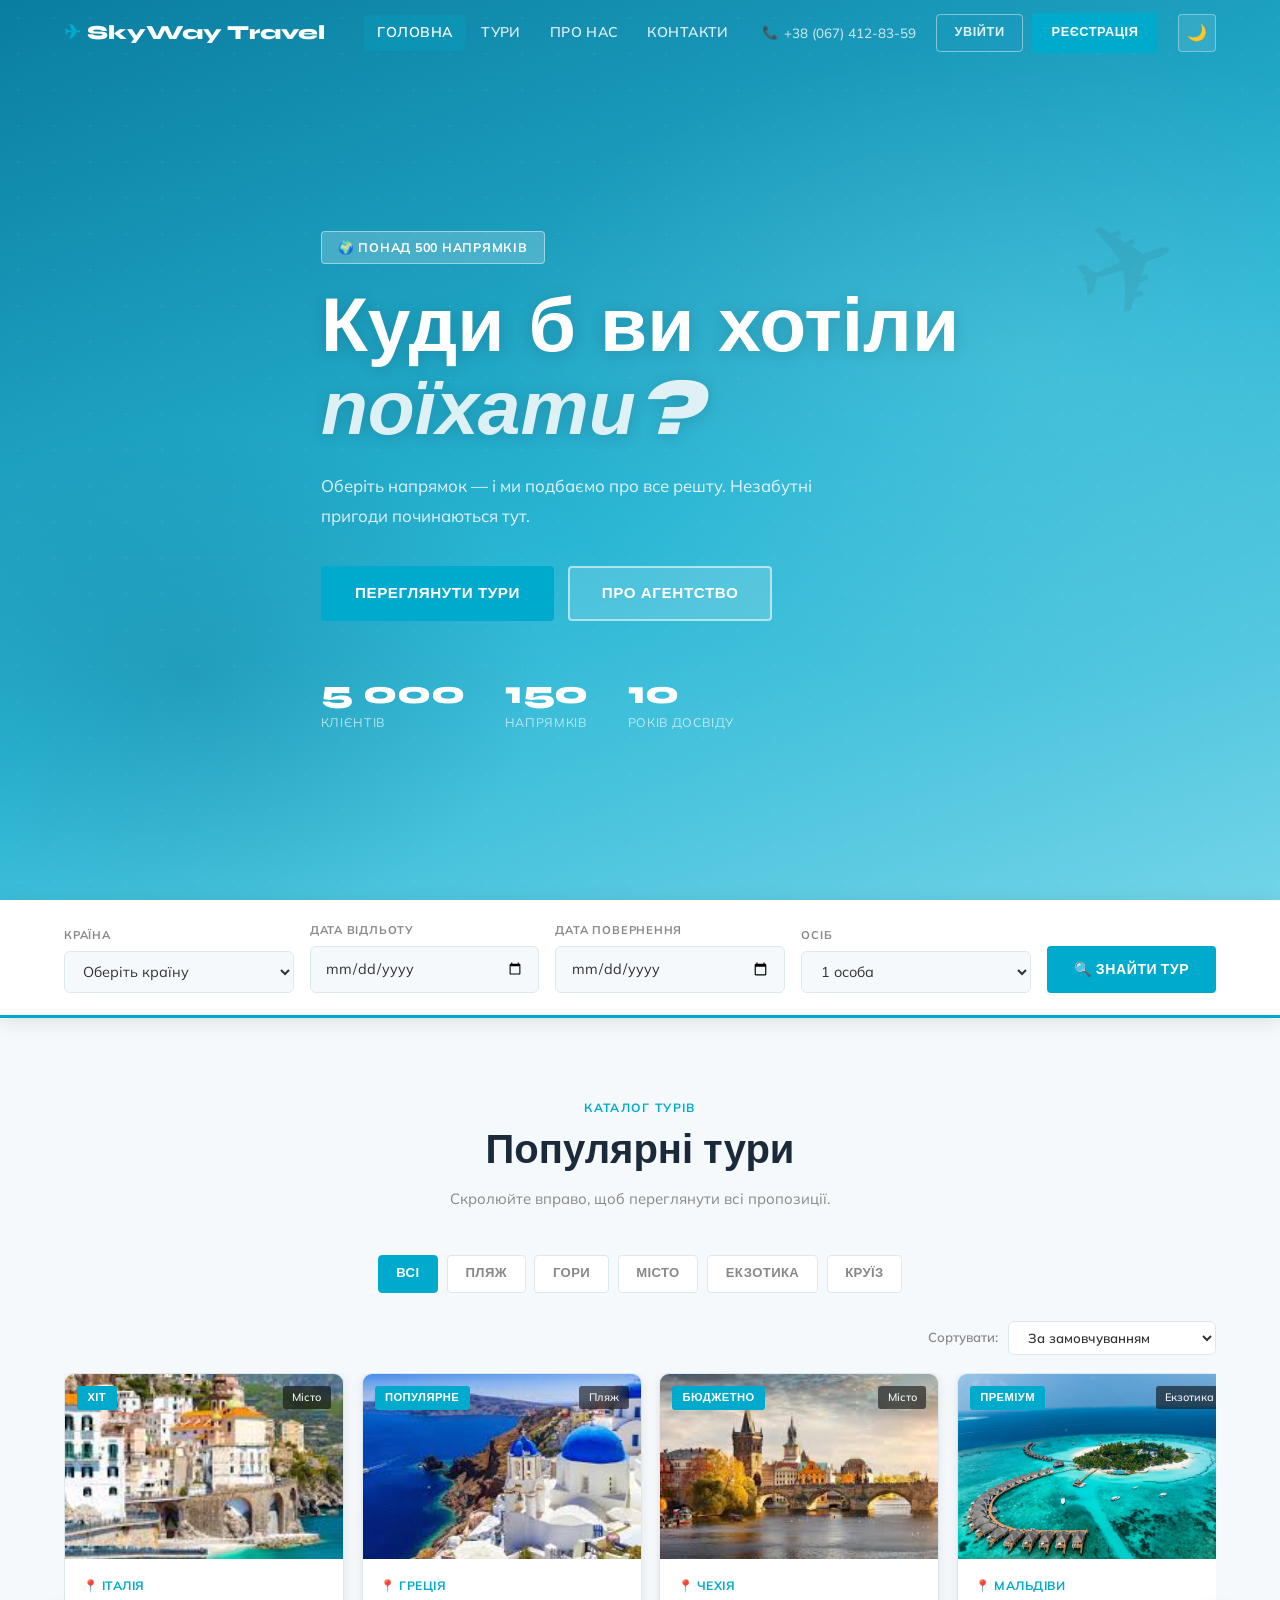
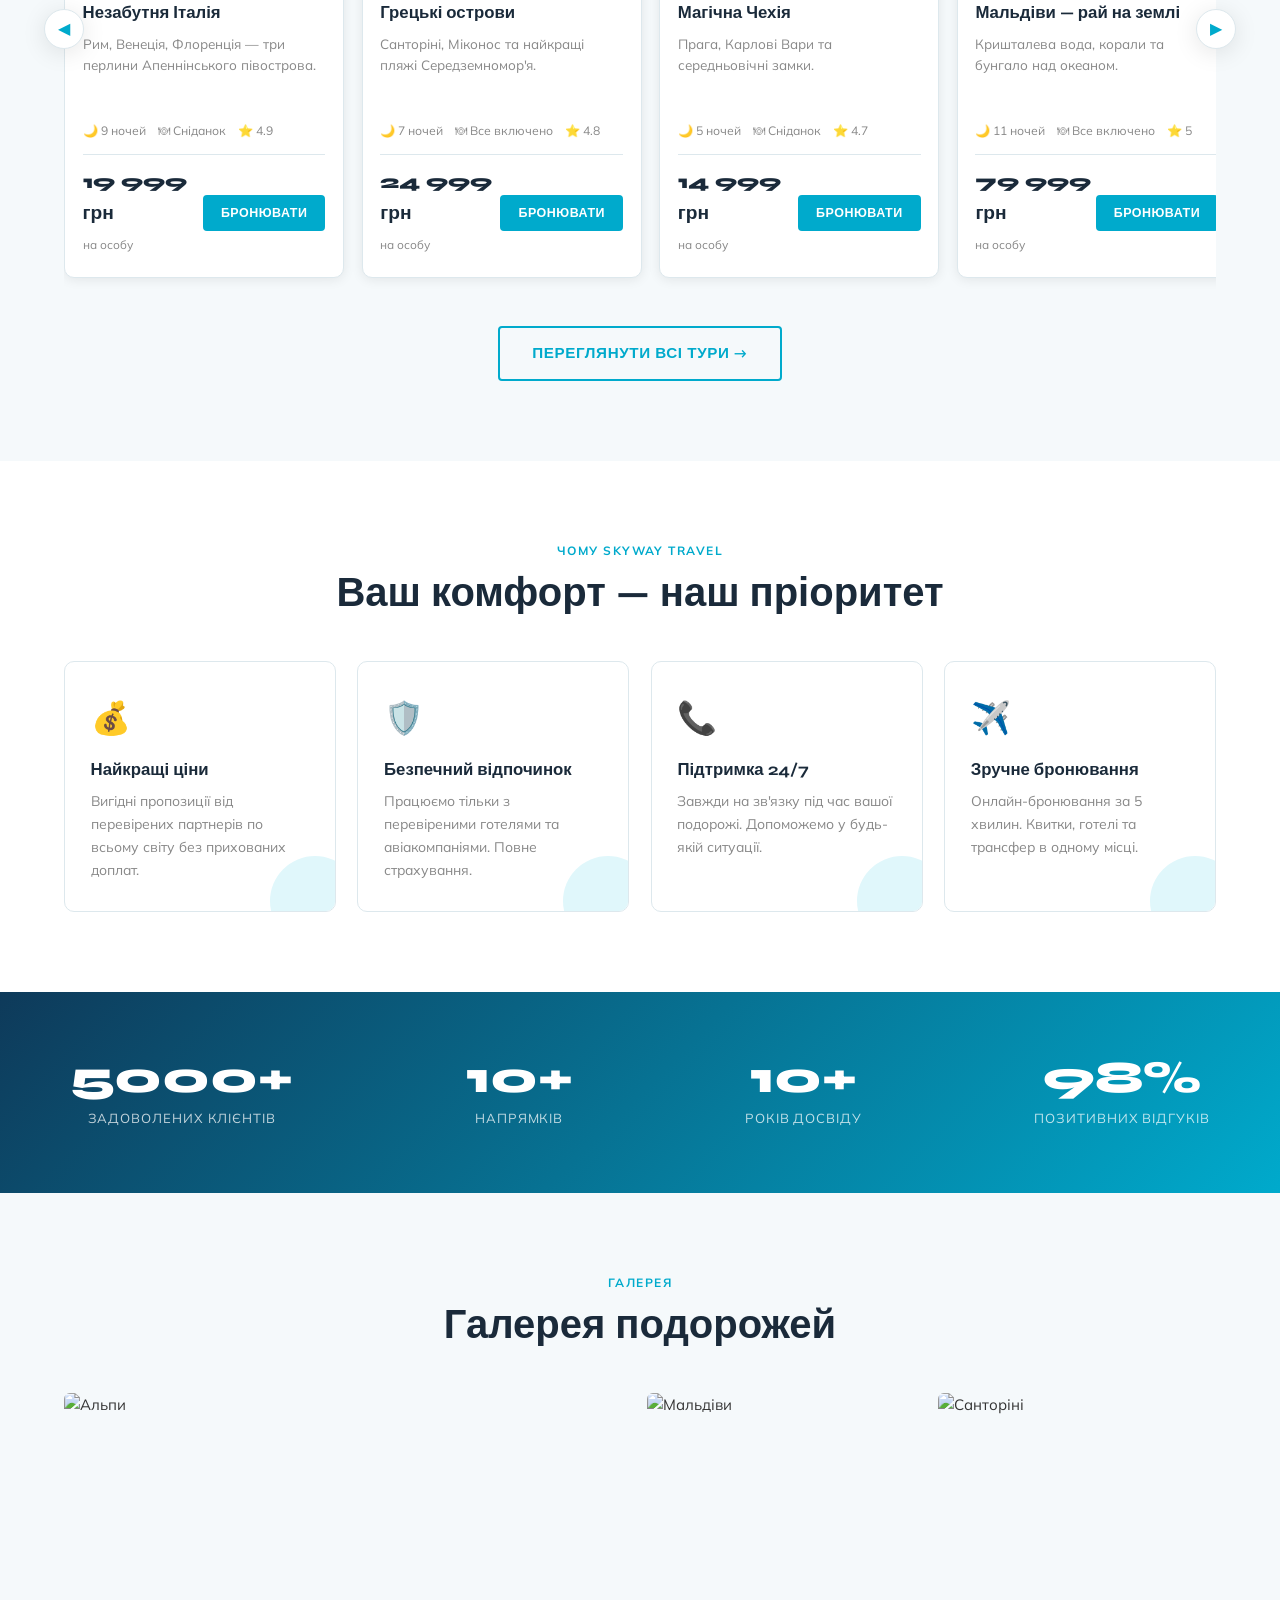
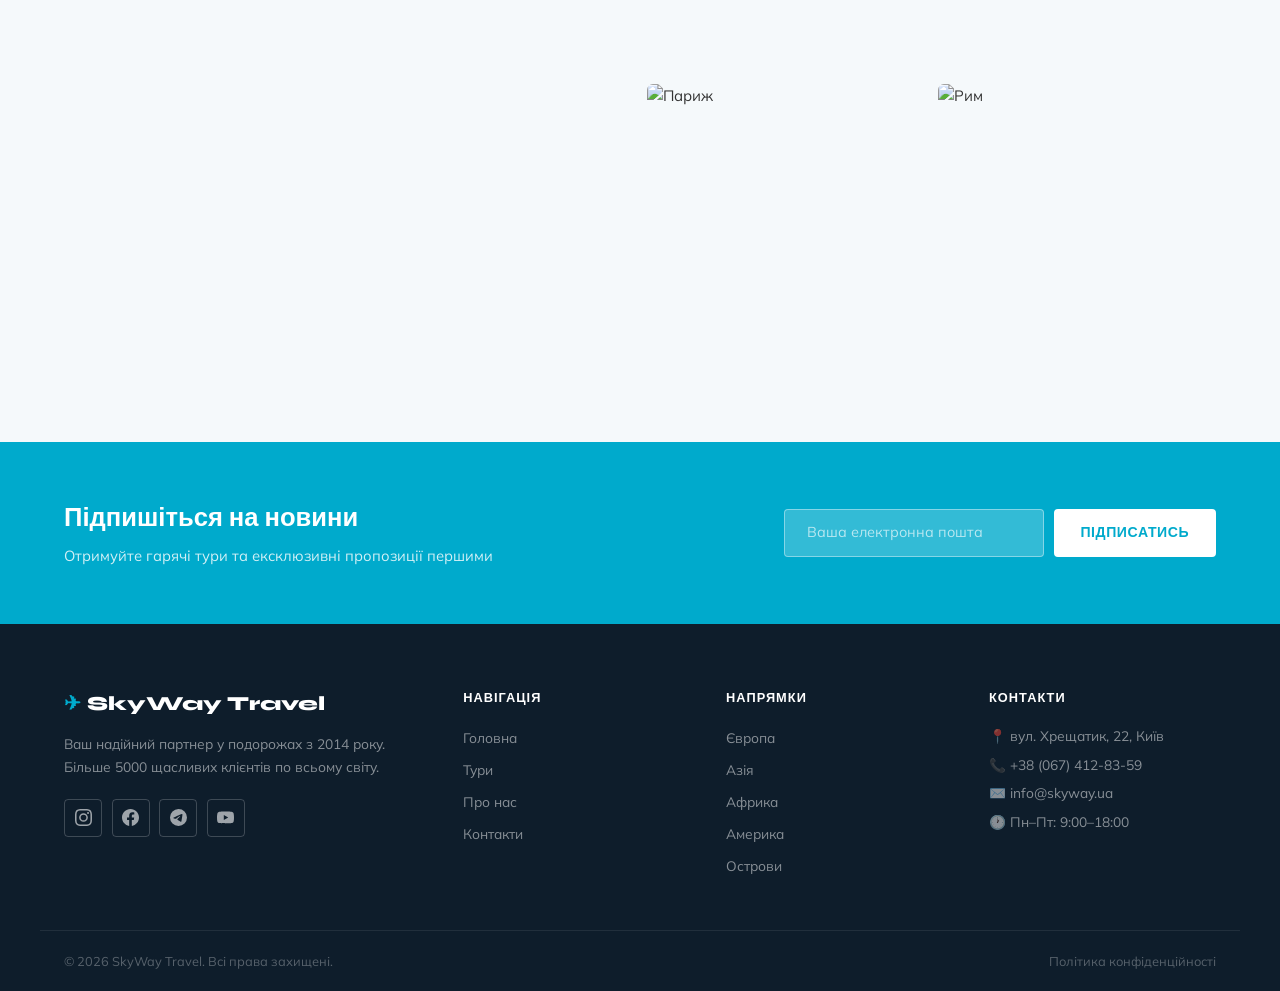
==== commit 8cd3a68d: "Rename index (2).html to index.html" ====
--- a/index.html
+++ b/index.html
@@ -6,7 +6,7 @@
   <meta name="viewport" content="width=device-width, initial-scale=1.0">
   <title>SkyWay Travel — Ваш надійний партнер у подорожах</title>
   <meta name="description" content="Туристичне агентство SkyWay Travel. Гарячі тури, бронювання подорожей та відпочинок по всьому світу. Понад 5000 задоволених клієнтів.">
-  <link rel="icon" type="image/png" href="data:image/svg+xml,<svg xmlns='http://www.w3.org/2000/svg' viewBox='0 0 100 100'><text y='.9em' font-size='90'>✈</text></svg>">
+  <link rel="icon" type="image/svg+xml" href="data:image/svg+xml,%3Csvg xmlns='http://www.w3.org/2000/svg' viewBox='0 0 100 100'%3E%3Ctext y='.9em' font-size='90'%3E%E2%9C%88%3C/text%3E%3C/svg%3E">
   <link rel="preconnect" href="https://fonts.googleapis.com">
   <link rel="preconnect" href="https://fonts.gstatic.com" crossorigin>
   <link href="https://fonts.googleapis.com/css2?family=Syne:wght@400;600;700;800&family=Mulish:wght@300;400;500;600&display=swap" rel="stylesheet">
@@ -103,7 +103,7 @@
 </section>
 
 
-<section class="stats-sec">
+<section class="stats-sec" aria-label="Статистика агентства">
   <div class="stats-inner">
     <div class="stat-item reveal"><div class="stat-num">5000+</div><div class="stat-label">Задоволених клієнтів</div></div>
     <div class="stat-item reveal"><div class="stat-num">10+</div><div class="stat-label">Напрямків</div></div>
